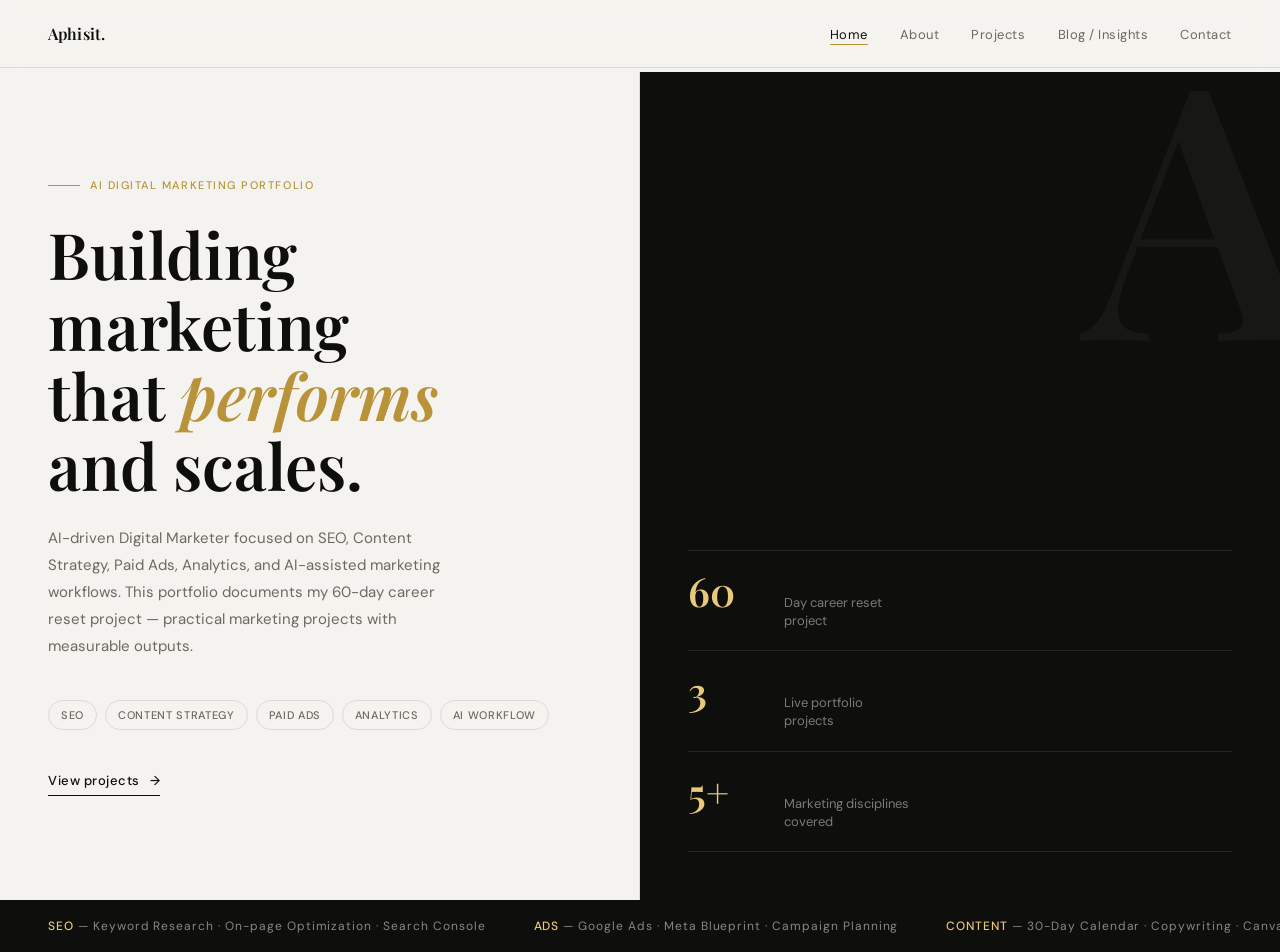
==== index.html @ 15079e9f "index.html" ====
<!DOCTYPE html>
<html lang="en">
<head>
<meta charset="UTF-8">
<meta name="viewport" content="width=device-width, initial-scale=1.0">
<title>Aphisit — AI Digital Marketing Portfolio</title>
<link rel="preconnect" href="https://fonts.googleapis.com">
<link href="https://fonts.googleapis.com/css2?family=Playfair+Display:ital,wght@0,400;0,600;1,400&family=DM+Sans:wght@300;400;500&display=swap" rel="stylesheet">
<style>
*, *::before, *::after { box-sizing: border-box; margin: 0; padding: 0; }

:root {
  --ink: #0e0e0c;
  --paper: #f5f3ef;
  --warm: #faf8f4;
  --gold: #b8933a;
  --gold-light: #e8c87a;
  --muted: #6b6960;
  --border: rgba(14,14,12,0.1);
  --serif: 'Playfair Display', Georgia, serif;
  --sans: 'DM Sans', system-ui, sans-serif;
}

html { scroll-behavior: smooth; }

body {
  font-family: var(--sans);
  background: var(--paper);
  color: var(--ink);
  font-size: 16px;
  line-height: 1.7;
  overflow-x: hidden;
}

/* ── NAV ── */
nav {
  position: fixed; top: 0; left: 0; right: 0; z-index: 100;
  display: flex; align-items: center; justify-content: space-between;
  padding: 1.25rem 3rem;
  background: rgba(245,243,239,0.92);
  backdrop-filter: blur(12px);
  border-bottom: 0.5px solid var(--border);
}
.nav-brand {
  font-family: var(--serif);
  font-size: 1rem; font-weight: 600;
  color: var(--ink); text-decoration: none;
  letter-spacing: 0.01em;
}
.nav-links { display: flex; gap: 2rem; list-style: none; }
.nav-links a {
  font-size: 13px; font-weight: 400; font-family: var(--sans);
  color: var(--muted); text-decoration: none;
  letter-spacing: 0.04em;
  position: relative; padding-bottom: 2px;
  transition: color 0.2s;
}
.nav-links a::after {
  content: '';
  position: absolute; bottom: 0; left: 0; right: 100%;
  height: 1px; background: var(--gold);
  transition: right 0.25s ease;
}
.nav-links a:hover, .nav-links a.active { color: var(--ink); }
.nav-links a:hover::after, .nav-links a.active::after { right: 0; }

/* ── PAGES ── */
.page { display: none; min-height: 100vh; padding-top: 72px; }
.page.active { display: block; }

/* ── HOME ── */
#home {
  display: none;
  background: var(--paper);
}
#home.active { display: flex; flex-direction: column; }

.home-hero {
  flex: 1;
  display: grid;
  grid-template-columns: 1fr 1fr;
  min-height: calc(100vh - 72px);
}
.home-left {
  padding: 5rem 3rem 5rem 3rem;
  display: flex; flex-direction: column; justify-content: center;
  border-right: 0.5px solid var(--border);
}
.home-eyebrow {
  font-size: 11px; font-weight: 500; font-family: var(--sans);
  letter-spacing: 0.14em; color: var(--gold);
  text-transform: uppercase; margin-bottom: 1.5rem;
  display: flex; align-items: center; gap: 10px;
}
.home-eyebrow::before {
  content: '';
  display: block; width: 32px; height: 1px; background: var(--gold);
}
.home-headline {
  font-family: var(--serif);
  font-size: clamp(2.8rem, 5vw, 4.2rem);
  line-height: 1.1; font-weight: 600;
  margin-bottom: 1.5rem;
}
.home-headline em {
  font-style: italic; color: var(--gold);
}
.home-body {
  font-size: 15px; color: var(--muted);
  max-width: 420px; margin-bottom: 2.5rem;
  line-height: 1.8;
}
.home-tags { display: flex; flex-wrap: wrap; gap: 8px; margin-bottom: 2.5rem; }
.tag {
  font-size: 11px; font-weight: 500; letter-spacing: 0.06em;
  padding: 5px 12px; border: 0.5px solid var(--border);
  border-radius: 100px; color: var(--muted);
  text-transform: uppercase;
  transition: all 0.2s;
}
.tag:hover { border-color: var(--gold); color: var(--gold); }
.home-cta {
  display: inline-flex; align-items: center; gap: 10px;
  font-size: 13px; font-weight: 500; letter-spacing: 0.04em;
  color: var(--ink); text-decoration: none;
  padding-bottom: 2px;
  border-bottom: 1px solid var(--ink);
  transition: color 0.2s, border-color 0.2s;
  width: fit-content; cursor: pointer;
}
.home-cta:hover { color: var(--gold); border-color: var(--gold); }
.home-cta-arrow { transition: transform 0.2s; }
.home-cta:hover .home-cta-arrow { transform: translateX(4px); }

.home-right {
  position: relative; overflow: hidden;
  background: var(--ink);
  display: flex; flex-direction: column;
  justify-content: flex-end; padding: 3rem;
}
.home-right-letter {
  position: absolute; top: -0.15em; right: -0.05em;
  font-family: var(--serif); font-size: 22rem;
  font-weight: 600; color: rgba(255,255,255,0.04);
  line-height: 1; pointer-events: none; user-select: none;
  letter-spacing: -0.05em;
}
.home-stats { position: relative; z-index: 1; }
.home-stat {
  padding: 1.25rem 0;
  border-top: 0.5px solid rgba(255,255,255,0.1);
  display: flex; align-items: baseline; gap: 1rem;
}
.home-stat:last-child { border-bottom: 0.5px solid rgba(255,255,255,0.1); }
.home-stat-num {
  font-family: var(--serif); font-size: 2.5rem;
  font-weight: 600; color: var(--gold-light);
  line-height: 1; min-width: 80px;
}
.home-stat-label { font-size: 13px; color: rgba(255,255,255,0.45); line-height: 1.4; }

.home-banner {
  background: var(--ink); color: rgba(255,255,255,0.5);
  padding: 1rem 3rem;
  font-size: 12px; letter-spacing: 0.08em;
  display: flex; gap: 3rem; overflow: hidden;
}
.home-banner span { white-space: nowrap; }
.home-banner strong { color: var(--gold-light); font-weight: 500; }

/* ── ABOUT ── */
#about { background: var(--warm); }

.about-layout {
  display: grid; grid-template-columns: 1fr 1.5fr;
  min-height: calc(100vh - 72px);
}
.about-sidebar {
  background: var(--ink); padding: 4rem 3rem;
  display: flex; flex-direction: column; justify-content: space-between;
}
.about-initial {
  font-family: var(--serif); font-size: 9rem;
  font-weight: 600; color: rgba(255,255,255,0.08);
  line-height: 1; margin-bottom: auto;
  display: block;
}
.about-sidebar-title {
  font-family: var(--serif); font-size: 1.4rem;
  color: #fff; margin-bottom: 0.5rem; font-style: italic;
}
.about-sidebar-sub { font-size: 13px; color: rgba(255,255,255,0.45); }
.about-skills { margin-top: 3rem; }
.about-skill-item {
  padding: 0.75rem 0; border-top: 0.5px solid rgba(255,255,255,0.08);
  display: flex; justify-content: space-between; align-items: center;
}
.about-skill-item:last-child { border-bottom: 0.5px solid rgba(255,255,255,0.08); }
.about-skill-name { font-size: 12px; letter-spacing: 0.08em; color: rgba(255,255,255,0.5); }
.about-skill-bar {
  height: 2px; background: rgba(255,255,255,0.1); border-radius: 2px;
  width: 80px; margin-top: 0; position: relative; overflow: hidden;
}
.about-skill-fill { height: 100%; background: var(--gold); border-radius: 2px; }

.about-content { padding: 5rem 4rem; }
.about-section-label {
  font-size: 11px; letter-spacing: 0.14em; text-transform: uppercase;
  color: var(--gold); margin-bottom: 1rem; font-weight: 500;
  display: flex; align-items: center; gap: 10px;
}
.about-section-label::before { content: ''; width: 24px; height: 1px; background: var(--gold); display: block; }
.about-heading {
  font-family: var(--serif); font-size: 2.4rem;
  font-weight: 600; line-height: 1.2; margin-bottom: 1.5rem;
}
.about-text { font-size: 15px; color: var(--muted); line-height: 1.85; margin-bottom: 2rem; }
.about-focus {
  background: #fff; border: 0.5px solid var(--border);
  border-left: 3px solid var(--gold);
  border-radius: 0 8px 8px 0;
  padding: 1.25rem 1.5rem; margin-bottom: 2rem;
}
.about-focus-label { font-size: 11px; letter-spacing: 0.1em; color: var(--gold); font-weight: 500; margin-bottom: 0.5rem; }
.about-focus-text { font-size: 14px; color: var(--ink); line-height: 1.7; }
.about-grid { display: grid; grid-template-columns: 1fr 1fr; gap: 12px; margin-top: 2rem; }
.about-card {
  background: #fff; border: 0.5px solid var(--border);
  border-radius: 10px; padding: 1.25rem;
}
.about-card-icon { font-size: 20px; margin-bottom: 8px; }
.about-card-title { font-size: 13px; font-weight: 500; color: var(--ink); margin-bottom: 4px; }
.about-card-desc { font-size: 12px; color: var(--muted); }

/* ── PROJECTS ── */
#projects { background: var(--paper); }

.projects-header {
  padding: 5rem 3rem 3rem;
  border-bottom: 0.5px solid var(--border);
}
.projects-label {
  font-size: 11px; letter-spacing: 0.14em; text-transform: uppercase;
  color: var(--gold); margin-bottom: 1rem; font-weight: 500;
  display: flex; align-items: center; gap: 10px;
}
.projects-label::before { content: ''; width: 24px; height: 1px; background: var(--gold); display: block; }
.projects-title {
  font-family: var(--serif); font-size: 3rem;
  font-weight: 600; margin-bottom: 0.75rem;
}
.projects-sub { font-size: 15px; color: var(--muted); max-width: 540px; }

.projects-list { padding: 0 3rem 5rem; }
.project-item {
  display: grid; grid-template-columns: 80px 1fr auto;
  gap: 2.5rem; align-items: start;
  padding: 3rem 0;
  border-bottom: 0.5px solid var(--border);
  transition: background 0.2s;
}
.project-item:hover { background: rgba(184,147,58,0.03); }
.project-num {
  font-family: var(--serif); font-size: 4rem; font-weight: 600;
  color: rgba(14,14,12,0.07); line-height: 1; user-select: none;
}
.project-type {
  font-size: 11px; letter-spacing: 0.1em; text-transform: uppercase;
  color: var(--gold); font-weight: 500; margin-bottom: 0.75rem;
}
.project-title {
  font-family: var(--serif); font-size: 1.6rem;
  font-weight: 600; margin-bottom: 0.75rem; line-height: 1.3;
}
.project-goal { font-size: 14px; color: var(--muted); margin-bottom: 1.25rem; line-height: 1.7; max-width: 520px; }
.project-deliverables { display: flex; flex-wrap: wrap; gap: 6px; }
.project-tag {
  font-size: 11px; padding: 4px 10px;
  border: 0.5px solid var(--border); border-radius: 100px;
  color: var(--muted); font-weight: 400;
}
.project-kpi {
  text-align: right; min-width: 140px;
}
.project-kpi-label { font-size: 10px; letter-spacing: 0.1em; color: var(--muted); margin-bottom: 8px; }
.project-kpi-items { display: flex; flex-direction: column; gap: 4px; }
.project-kpi-item {
  font-size: 11px; color: var(--ink);
  background: rgba(184,147,58,0.08);
  border: 0.5px solid rgba(184,147,58,0.2);
  padding: 3px 8px; border-radius: 4px;
  text-align: center;
}
.project-status {
  display: inline-flex; align-items: center; gap: 5px;
  font-size: 11px; color: var(--muted); margin-top: 1rem;
}
.project-status::before {
  content: ''; width: 6px; height: 6px; border-radius: 50%;
  background: var(--gold);
}

/* ── BLOG ── */
#blog { background: var(--warm); }

.blog-header {
  padding: 5rem 3rem 3rem;
  border-bottom: 0.5px solid var(--border);
}
.blog-label {
  font-size: 11px; letter-spacing: 0.14em; text-transform: uppercase;
  color: var(--gold); margin-bottom: 1rem; font-weight: 500;
  display: flex; align-items: center; gap: 10px;
}
.blog-label::before { content: ''; width: 24px; height: 1px; background: var(--gold); display: block; }
.blog-title {
  font-family: var(--serif); font-size: 3rem; font-weight: 600; margin-bottom: 0.75rem;
}
.blog-sub { font-size: 15px; color: var(--muted); max-width: 500px; }

.blog-grid {
  display: grid; grid-template-columns: 1fr 1fr;
  border-top: 0.5px solid var(--border);
}
.blog-featured {
  grid-column: 1 / -1;
  padding: 3rem; border-bottom: 0.5px solid var(--border);
  display: grid; grid-template-columns: 1fr 1fr; gap: 3rem; align-items: center;
}
.blog-featured-label {
  font-size: 11px; letter-spacing: 0.1em; text-transform: uppercase;
  color: var(--gold); font-weight: 500; margin-bottom: 1rem;
}
.blog-featured-title {
  font-family: var(--serif); font-size: 2rem;
  font-weight: 600; line-height: 1.3; margin-bottom: 1rem;
}
.blog-featured-excerpt { font-size: 14px; color: var(--muted); line-height: 1.75; }
.blog-featured-img {
  background: var(--ink); border-radius: 10px;
  height: 220px; display: flex; align-items: center; justify-content: center;
  font-family: var(--serif); font-size: 5rem; color: rgba(255,255,255,0.07);
  font-weight: 600; font-style: italic;
}
.blog-card {
  padding: 2.5rem; border-right: 0.5px solid var(--border);
  border-bottom: 0.5px solid var(--border);
}
.blog-card:nth-child(even) { border-right: none; }
.blog-card-cat {
  font-size: 10px; letter-spacing: 0.1em; text-transform: uppercase;
  color: var(--gold); font-weight: 500; margin-bottom: 0.75rem;
}
.blog-card-title {
  font-family: var(--serif); font-size: 1.2rem;
  font-weight: 600; margin-bottom: 0.75rem; line-height: 1.35;
}
.blog-card-excerpt { font-size: 13px; color: var(--muted); line-height: 1.7; margin-bottom: 1rem; }
.blog-card-meta { font-size: 11px; color: var(--muted); }
.blog-coming { 
  color: var(--muted); font-size: 12px; letter-spacing: 0.08em;
  display: flex; align-items: center; gap: 6px; margin-top: 1rem;
}
.blog-coming::before { content: ''; width: 6px; height: 6px; border-radius: 50%; background: var(--gold); flex-shrink: 0; }

/* ── CONTACT ── */
#contact {
  background: var(--ink); color: #fff;
}
#contact.active { display: flex; flex-direction: column; min-height: 100vh; }

.contact-layout {
  flex: 1; display: grid; grid-template-columns: 1fr 1fr;
}
.contact-left { padding: 5rem 3rem 5rem 3rem; border-right: 0.5px solid rgba(255,255,255,0.08); }
.contact-label {
  font-size: 11px; letter-spacing: 0.14em; text-transform: uppercase;
  color: var(--gold); margin-bottom: 1rem; font-weight: 500;
  display: flex; align-items: center; gap: 10px;
}
.contact-label::before { content: ''; width: 24px; height: 1px; background: var(--gold); display: block; }
.contact-heading {
  font-family: var(--serif); font-size: 3rem;
  font-weight: 600; line-height: 1.2; margin-bottom: 1.25rem; color: #fff;
}
.contact-heading em { font-style: italic; color: var(--gold-light); }
.contact-text { font-size: 15px; color: rgba(255,255,255,0.5); line-height: 1.8; max-width: 380px; margin-bottom: 3rem; }
.contact-links { display: flex; flex-direction: column; gap: 1rem; }
.contact-link {
  display: flex; align-items: center; gap: 16px;
  font-size: 14px; color: rgba(255,255,255,0.7);
  text-decoration: none;
  transition: color 0.2s;
}
.contact-link:hover { color: var(--gold-light); }
.contact-link-icon {
  width: 40px; height: 40px; border-radius: 8px;
  border: 0.5px solid rgba(255,255,255,0.1);
  display: flex; align-items: center; justify-content: center;
  font-size: 16px; flex-shrink: 0;
  transition: border-color 0.2s;
}
.contact-link:hover .contact-link-icon { border-color: var(--gold); }

.contact-right { padding: 5rem 3rem; }
.contact-availability {
  margin-bottom: 3rem;
}
.contact-avail-status {
  display: flex; align-items: center; gap: 8px;
  font-size: 12px; color: #5DCAA5; font-weight: 500;
  margin-bottom: 0.5rem;
}
.contact-avail-status::before {
  content: ''; width: 8px; height: 8px; border-radius: 50%;
  background: #5DCAA5;
  box-shadow: 0 0 0 3px rgba(93,202,165,0.2);
}
.contact-avail-text { font-size: 13px; color: rgba(255,255,255,0.35); }
.contact-roles { margin-top: 3rem; }
.contact-roles-label { font-size: 11px; letter-spacing: 0.1em; color: rgba(255,255,255,0.3); text-transform: uppercase; margin-bottom: 1rem; }
.contact-role-item {
  padding: 1rem 0; border-top: 0.5px solid rgba(255,255,255,0.06);
  display: flex; justify-content: space-between; align-items: center;
}
.contact-role-item:last-child { border-bottom: 0.5px solid rgba(255,255,255,0.06); }
.contact-role-name { font-size: 14px; color: rgba(255,255,255,0.7); }
.contact-role-type { font-size: 11px; color: var(--gold); }

.contact-letter {
  font-family: var(--serif); font-size: 14rem;
  font-weight: 600; color: rgba(255,255,255,0.03);
  position: absolute; bottom: 0; right: 0;
  line-height: 0.8; pointer-events: none; user-select: none;
}

/* ── FOOTER ── */
.footer {
  background: var(--ink); color: rgba(255,255,255,0.25);
  padding: 1.5rem 3rem;
  font-size: 12px; letter-spacing: 0.04em;
  display: flex; justify-content: space-between; align-items: center;
  border-top: 0.5px solid rgba(255,255,255,0.06);
}
.footer strong { color: rgba(255,255,255,0.4); }

/* ── ANIMATIONS ── */
@keyframes fadeUp {
  from { opacity: 0; transform: translateY(20px); }
  to { opacity: 1; transform: translateY(0); }
}
.page.active .animate {
  animation: fadeUp 0.55s ease both;
}
.page.active .animate-1 { animation-delay: 0.05s; }
.page.active .animate-2 { animation-delay: 0.15s; }
.page.active .animate-3 { animation-delay: 0.25s; }
.page.active .animate-4 { animation-delay: 0.35s; }
.page.active .animate-5 { animation-delay: 0.45s; }

/* ── MOBILE ── */
@media (max-width: 768px) {
  nav { padding: 1rem 1.5rem; }
  .nav-links { gap: 1.25rem; }
  .home-hero { grid-template-columns: 1fr; }
  .home-right { display: none; }
  .home-left { padding: 3rem 1.5rem; }
  .about-layout { grid-template-columns: 1fr; }
  .about-sidebar { display: none; }
  .about-content { padding: 3rem 1.5rem; }
  .projects-header, .blog-header, .contact-left { padding: 3rem 1.5rem; }
  .projects-list { padding: 0 1.5rem 3rem; }
  .project-item { grid-template-columns: 1fr; gap: 1rem; }
  .project-num { font-size: 2.5rem; }
  .project-kpi { text-align: left; }
  .blog-featured { grid-template-columns: 1fr; }
  .blog-featured-img { display: none; }
  .blog-grid { grid-template-columns: 1fr; }
  .blog-card { border-right: none; }
  .contact-layout { grid-template-columns: 1fr; }
  .contact-right { padding: 2rem 1.5rem; }
  .footer { flex-direction: column; gap: 0.5rem; text-align: center; }
}
</style>
</head>
<body>

<!-- NAV -->
<nav>
  <a class="nav-brand" href="#" onclick="showPage('home'); return false;">Aphisit.</a>
  <ul class="nav-links">
    <li><a href="#" onclick="showPage('home'); return false;" class="active" data-page="home">Home</a></li>
    <li><a href="#" onclick="showPage('about'); return false;" data-page="about">About</a></li>
    <li><a href="#" onclick="showPage('projects'); return false;" data-page="projects">Projects</a></li>
    <li><a href="#" onclick="showPage('blog'); return false;" data-page="blog">Blog / Insights</a></li>
    <li><a href="#" onclick="showPage('contact'); return false;" data-page="contact">Contact</a></li>
  </ul>
</nav>

<!-- ── PAGE 1: HOME ── -->
<div id="home" class="page active">
  <div class="home-hero">
    <div class="home-left">
      <div class="home-eyebrow animate animate-1">AI Digital Marketing Portfolio</div>
      <h1 class="home-headline animate animate-2">
        Building marketing<br>that <em>performs</em><br>and scales.
      </h1>
      <p class="home-body animate animate-3">
        AI-driven Digital Marketer focused on SEO, Content Strategy, Paid Ads, Analytics, and AI-assisted marketing workflows. This portfolio documents my 60-day career reset project — practical marketing projects with measurable outputs.
      </p>
      <div class="home-tags animate animate-4">
        <span class="tag">SEO</span>
        <span class="tag">Content Strategy</span>
        <span class="tag">Paid Ads</span>
        <span class="tag">Analytics</span>
        <span class="tag">AI Workflow</span>
      </div>
      <span class="home-cta animate animate-5" onclick="showPage('projects')">
        View projects <span class="home-cta-arrow">→</span>
      </span>
    </div>
    <div class="home-right">
      <div class="home-right-letter">A</div>
      <div class="home-stats animate animate-2">
        <div class="home-stat">
          <div class="home-stat-num">60</div>
          <div class="home-stat-label">Day career reset<br>project</div>
        </div>
        <div class="home-stat">
          <div class="home-stat-num">3</div>
          <div class="home-stat-label">Live portfolio<br>projects</div>
        </div>
        <div class="home-stat">
          <div class="home-stat-num">5+</div>
          <div class="home-stat-label">Marketing disciplines<br>covered</div>
        </div>
      </div>
    </div>
  </div>
  <div class="home-banner">
    <span><strong>SEO</strong> — Keyword Research · On-page Optimization · Search Console</span>
    <span><strong>ADS</strong> — Google Ads · Meta Blueprint · Campaign Planning</span>
    <span><strong>CONTENT</strong> — 30-Day Calendar · Copywriting · Canva Creatives</span>
    <span><strong>ANALYTICS</strong> — GA4 · KPI Dashboards · Reporting</span>
  </div>
</div>

<!-- ── PAGE 2: ABOUT ── -->
<div id="about" class="page">
  <div class="about-layout">
    <div class="about-sidebar">
      <span class="about-initial">A</span>
      <div>
        <div class="about-sidebar-title">Aphisit</div>
        <div class="about-sidebar-sub">AI Digital Marketer · Bangkok</div>
        <div class="about-skills">
          <div class="about-skill-item">
            <span class="about-skill-name">SEO & Content</span>
            <div class="about-skill-bar"><div class="about-skill-fill" style="width:75%"></div></div>
          </div>
          <div class="about-skill-item">
            <span class="about-skill-name">Paid Ads</span>
            <div class="about-skill-bar"><div class="about-skill-fill" style="width:65%"></div></div>
          </div>
          <div class="about-skill-item">
            <span class="about-skill-name">Analytics / GA4</span>
            <div class="about-skill-bar"><div class="about-skill-fill" style="width:70%"></div></div>
          </div>
          <div class="about-skill-item">
            <span class="about-skill-name">AI Workflow</span>
            <div class="about-skill-bar"><div class="about-skill-fill" style="width:80%"></div></div>
          </div>
          <div class="about-skill-item">
            <span class="about-skill-name">Copywriting</span>
            <div class="about-skill-bar"><div class="about-skill-fill" style="width:72%"></div></div>
          </div>
        </div>
      </div>
    </div>
    <div class="about-content">
      <div class="about-section-label animate animate-1">About me</div>
      <h2 class="about-heading animate animate-2">Marketing graduate<br>building measurable work.</h2>
      <p class="about-text animate animate-3">
        I am a marketing graduate with hands-on experience in content creation, digital marketing, event coordination, and small business operations. I bring a practical, results-oriented mindset to every project — focused on what can be built, shipped, and measured.
      </p>
      <div class="about-focus animate animate-4">
        <div class="about-focus-label">Current focus</div>
        <div class="about-focus-text">Building practical, measurable projects in SEO, content strategy, paid ads, analytics, and AI-assisted marketing workflows to prepare for remote-ready digital marketing roles.</div>
      </div>
      <div class="about-grid animate animate-5">
        <div class="about-card">
          <div class="about-card-icon">🎯</div>
          <div class="about-card-title">Data-driven approach</div>
          <div class="about-card-desc">Every project tracked with real KPIs — impressions, CTR, clicks, cost per result</div>
        </div>
        <div class="about-card">
          <div class="about-card-icon">🤖</div>
          <div class="about-card-title">AI-assisted workflow</div>
          <div class="about-card-desc">Using AI as a co-pilot for research, ideation, copywriting, and performance analysis</div>
        </div>
        <div class="about-card">
          <div class="about-card-icon">🌏</div>
          <div class="about-card-title">Remote-ready</div>
          <div class="about-card-desc">Daily logs, async documentation, and weekly updates — built for WFH from day one</div>
        </div>
        <div class="about-card">
          <div class="about-card-icon">📈</div>
          <div class="about-card-title">Portfolio over certificates</div>
          <div class="about-card-desc">Real deliverables: live website, keyword sheets, campaign briefs, content calendars</div>
        </div>
      </div>
    </div>
  </div>
</div>

<!-- ── PAGE 3: PROJECTS ── -->
<div id="projects" class="page">
  <div class="projects-header">
    <div class="projects-label animate animate-1">Portfolio projects</div>
    <h2 class="projects-title animate animate-2">Three projects.<br>Real outputs. Measured.</h2>
    <p class="projects-sub animate animate-3">Each project is built with keyword research, published content, campaign planning, and KPI tracking — documented from day one.</p>
  </div>
  <div class="projects-list">

    <div class="project-item animate animate-2">
      <div class="project-num">01</div>
      <div>
        <div class="project-type">SEO</div>
        <div class="project-title">SEO Website Project</div>
        <p class="project-goal">Build an SEO content project with keyword research, published articles, and Search Console tracking. Target: 5–10 articles indexed, with measurable impressions, clicks, CTR, and average position growth over 60 days.</p>
        <div class="project-deliverables">
          <span class="project-tag">Keyword Research</span>
          <span class="project-tag">5–10 Articles</span>
          <span class="project-tag">Search Console</span>
          <span class="project-tag">Competitor Analysis</span>
          <span class="project-tag">On-page SEO</span>
        </div>
        <div class="project-status">In progress — Week 1</div>
      </div>
      <div class="project-kpi">
        <div class="project-kpi-label">KPI Targets</div>
        <div class="project-kpi-items">
          <span class="project-kpi-item">Impressions 200+</span>
          <span class="project-kpi-item">Clicks 10+</span>
          <span class="project-kpi-item">CTR tracked</span>
          <span class="project-kpi-item">Avg position</span>
        </div>
      </div>
    </div>

    <div class="project-item animate animate-3">
      <div class="project-num">02</div>
      <div>
        <div class="project-type">Paid Ads</div>
        <div class="project-title">Ads Campaign Project</div>
        <p class="project-goal">Create a complete campaign plan including buyer persona, marketing funnel, ads copy variations, creative direction, and KPI plan — structured for Google Ads and Meta Ads with real cost and performance benchmarks.</p>
        <div class="project-deliverables">
          <span class="project-tag">Buyer Persona</span>
          <span class="project-tag">3-Stage Funnel</span>
          <span class="project-tag">Ads Copy × 3</span>
          <span class="project-tag">Creative Brief</span>
          <span class="project-tag">KPI Plan</span>
        </div>
        <div class="project-status">In progress — Week 1</div>
      </div>
      <div class="project-kpi">
        <div class="project-kpi-label">KPI Targets</div>
        <div class="project-kpi-items">
          <span class="project-kpi-item">CTR 1–3%</span>
          <span class="project-kpi-item">CPC tracked</span>
          <span class="project-kpi-item">Cost/Result</span>
          <span class="project-kpi-item">Leads 5+</span>
        </div>
      </div>
    </div>

    <div class="project-item animate animate-4">
      <div class="project-num">03</div>
      <div>
        <div class="project-type">Content Strategy</div>
        <div class="project-title">30-Day Content Strategy Project</div>
        <p class="project-goal">Create a 30-day content calendar with captions, content pillars (Educational, Problem-Solution, Proof, Promotional, Brand Story), and Canva creative mockups — structured for Instagram and Facebook with clear CTAs and engagement goals.</p>
        <div class="project-deliverables">
          <span class="project-tag">30-Day Calendar</span>
          <span class="project-tag">30 Captions</span>
          <span class="project-tag">5 Content Pillars</span>
          <span class="project-tag">Canva Mockups</span>
          <span class="project-tag">Weekly Insights</span>
        </div>
        <div class="project-status">In progress — Week 1</div>
      </div>
      <div class="project-kpi">
        <div class="project-kpi-label">KPI Targets</div>
        <div class="project-kpi-items">
          <span class="project-kpi-item">30 posts</span>
          <span class="project-kpi-item">Consistency</span>
          <span class="project-kpi-item">Engagement</span>
          <span class="project-kpi-item">Output rate</span>
        </div>
      </div>
    </div>

  </div>
</div>

<!-- ── PAGE 4: BLOG ── -->
<div id="blog" class="page">
  <div class="blog-header">
    <div class="blog-label animate animate-1">Blog / Insights</div>
    <h2 class="blog-title animate animate-2">Notes from the field.</h2>
    <p class="blog-sub animate animate-3">Weekly insights, lessons learned, and marketing observations from my 60-day project journey.</p>
  </div>
  <div class="blog-grid">
    <div class="blog-featured animate animate-2">
      <div>
        <div class="blog-featured-label">Coming soon — Week 1 Insight</div>
        <h3 class="blog-featured-title">Why publish-first beats perfect-first in digital marketing</h3>
        <p class="blog-featured-excerpt">The biggest mistake early marketers make is waiting until everything is polished before going live. Search Console needs time to index. GA4 needs data to analyze. The earlier you publish, the earlier your clock starts — and SEO changes can take weeks to months to appear in search results.</p>
        <div class="blog-coming">Publishing after Day 7</div>
      </div>
      <div class="blog-featured-img">insight</div>
    </div>
    <div class="blog-card animate animate-3">
      <div class="blog-card-cat">AI Workflow</div>
      <h4 class="blog-card-title">Building a personal prompt library for marketing work</h4>
      <p class="blog-card-excerpt">How I structured 10+ reusable prompts for keyword ideation, ad copy angles, SEO outlines, and weekly KPI summaries — and why consistency beats creativity when using AI as a co-pilot.</p>
      <div class="blog-card-meta">Coming — Week 1</div>
      <div class="blog-coming">Publishing soon</div>
    </div>
    <div class="blog-card animate animate-4">
      <div class="blog-card-cat">SEO</div>
      <h4 class="blog-card-title">Keyword research from scratch: tools, intent, and priority</h4>
      <p class="blog-card-excerpt">A walkthrough of my keyword research process using Google Search, Trends, and Keyword Planner — including how I categorize by search intent and estimate difficulty without paid tools.</p>
      <div class="blog-card-meta">Coming — Week 2</div>
      <div class="blog-coming">Publishing soon</div>
    </div>
    <div class="blog-card animate animate-5">
      <div class="blog-card-cat">Analytics</div>
      <h4 class="blog-card-title">Setting up GA4 and Search Console on day one</h4>
      <p class="blog-card-excerpt">Step-by-step notes on connecting Google Analytics 4 and Search Console to a new Google Sites portfolio — why this matters from day one and what the first 30 days of data actually tell you.</p>
      <div class="blog-card-meta">Coming — Week 2</div>
      <div class="blog-coming">Publishing soon</div>
    </div>
    <div class="blog-card animate animate-5">
      <div class="blog-card-cat">Paid Ads</div>
      <h4 class="blog-card-title">Writing ads copy that converts: three angles that work</h4>
      <p class="blog-card-excerpt">Breaking down the Pain Point, Benefit, and Promotion angles for ad copy — with real examples from my campaign project and why testing three versions matters even in a simulated brief.</p>
      <div class="blog-card-meta">Coming — Week 3</div>
      <div class="blog-coming">Publishing soon</div>
    </div>
  </div>
</div>

<!-- ── PAGE 5: CONTACT ── -->
<div id="contact" class="page">
  <div class="contact-layout">
    <div class="contact-left">
      <div class="contact-label animate animate-1">Get in touch</div>
      <h2 class="contact-heading animate animate-2">Let's work<br><em>together.</em></h2>
      <p class="contact-text animate animate-3">Open to remote-ready digital marketing roles — WFH, hybrid, or freelance project collaboration. If you're looking for someone who tracks their own KPIs and documents their work, let's talk.</p>
      <div class="contact-links animate animate-4">
        <a class="contact-link" href="mailto:aphisit@email.com">
          <span class="contact-link-icon">✉</span>
          aphisit@email.com
        </a>
        <a class="contact-link" href="#" target="_blank">
          <span class="contact-link-icon">in</span>
          LinkedIn Profile
        </a>
        <a class="contact-link" href="#" target="_blank">
          <span class="contact-link-icon">◈</span>
          Portfolio Website
        </a>
      </div>
    </div>
    <div class="contact-right" style="position:relative; overflow:hidden;">
      <div class="contact-letter">A</div>
      <div style="position:relative; z-index:1;">
        <div class="contact-availability animate animate-2">
          <div class="contact-avail-status">Available for opportunities</div>
          <div class="contact-avail-text">Actively applying — May 2026 onward</div>
        </div>
        <div class="contact-roles animate animate-3">
          <div class="contact-roles-label">Open to</div>
          <div class="contact-role-item">
            <span class="contact-role-name">Digital Marketing Executive</span>
            <span class="contact-role-type">WFH / Remote</span>
          </div>
          <div class="contact-role-item">
            <span class="contact-role-name">Content & SEO Specialist</span>
            <span class="contact-role-type">WFH / Hybrid</span>
          </div>
          <div class="contact-role-item">
            <span class="contact-role-name">Performance Marketing</span>
            <span class="contact-role-type">WFH / Remote</span>
          </div>
          <div class="contact-role-item">
            <span class="contact-role-name">Marketing Analyst</span>
            <span class="contact-role-type">WFH / Hybrid</span>
          </div>
          <div class="contact-role-item">
            <span class="contact-role-name">Freelance Projects</span>
            <span class="contact-role-type">Remote</span>
          </div>
        </div>
      </div>
    </div>
  </div>
  <div class="footer">
    <span>© 2026 <strong>Aphisit</strong> — AI Digital Marketing Portfolio</span>
    <span>Built with Google Sites · Tracked with GA4 + Search Console</span>
  </div>
</div>

<script>
function showPage(id) {
  document.querySelectorAll('.page').forEach(p => p.classList.remove('active'));
  document.querySelectorAll('.nav-links a').forEach(a => a.classList.remove('active'));
  const page = document.getElementById(id);
  page.classList.add('active');
  const link = document.querySelector(`[data-page="${id}"]`);
  if (link) link.classList.add('active');
  window.scrollTo(0, 0);
}
</script>
</body>
</html>
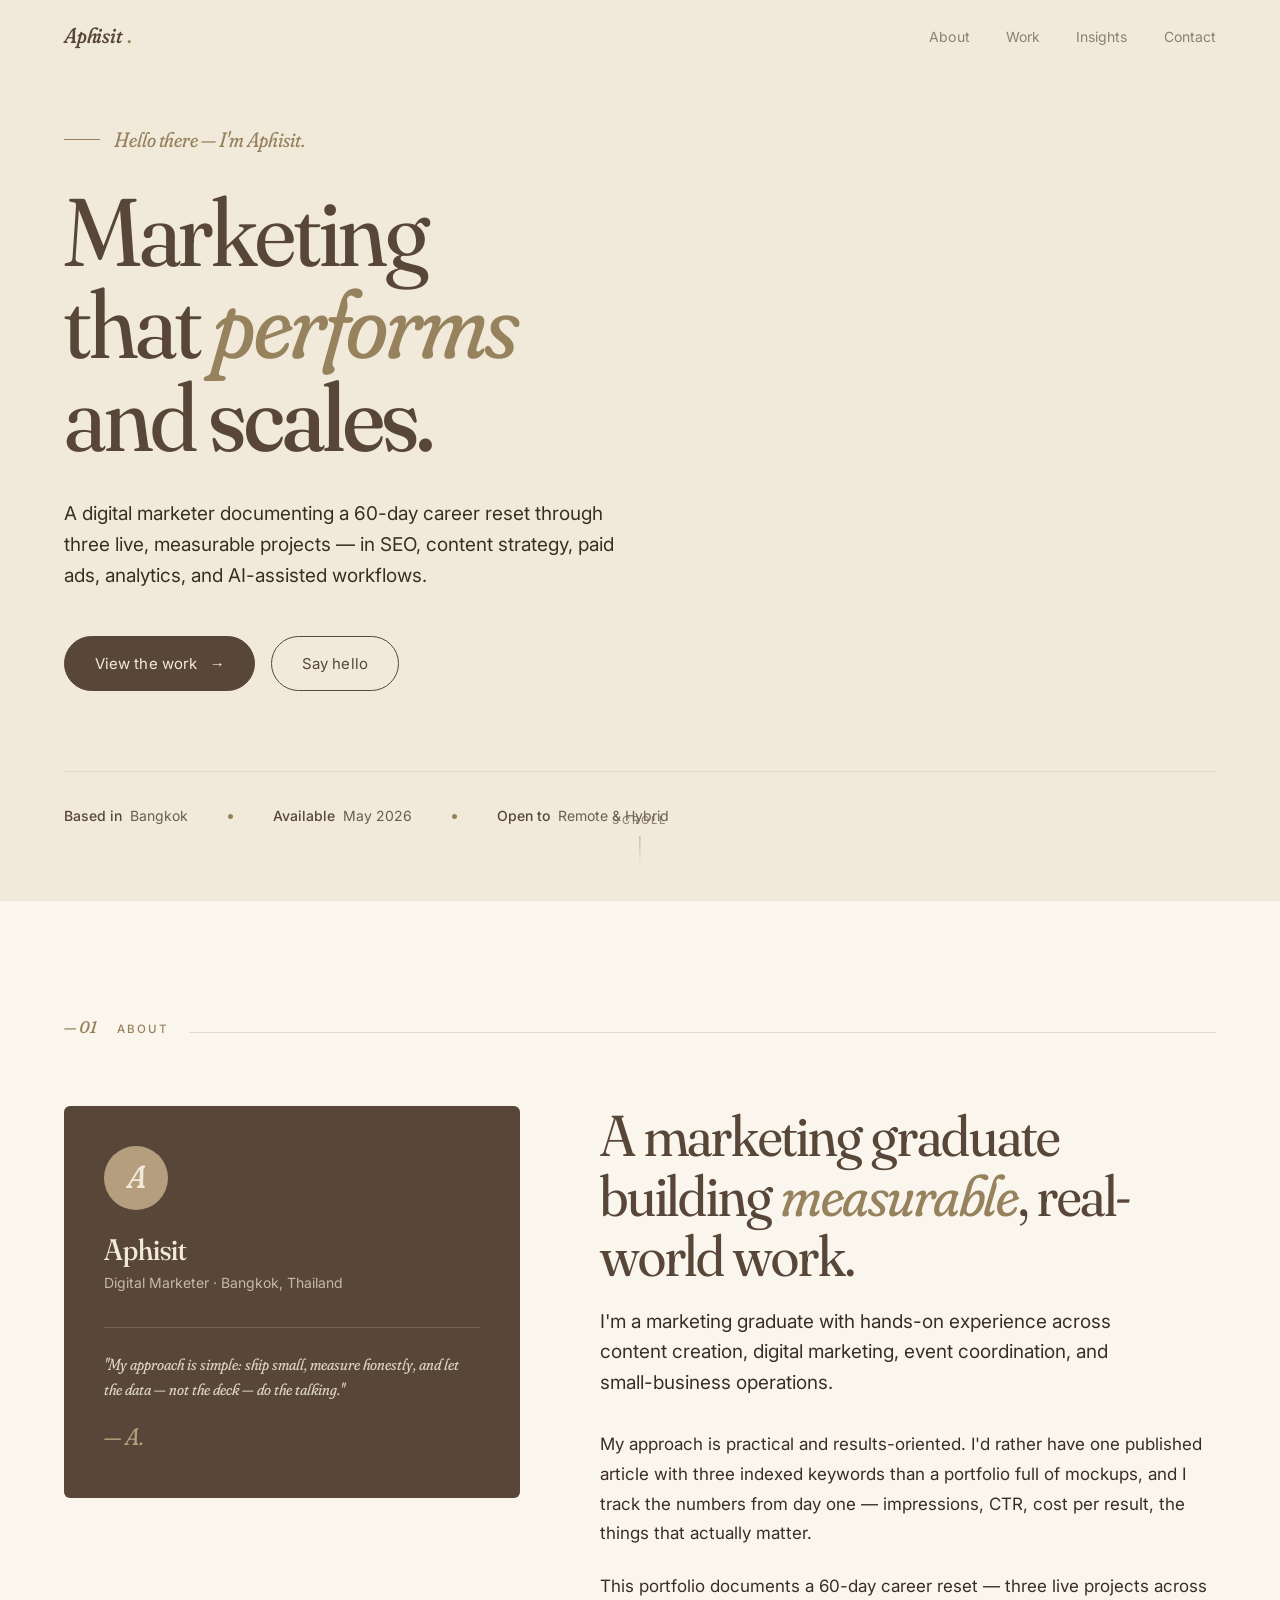
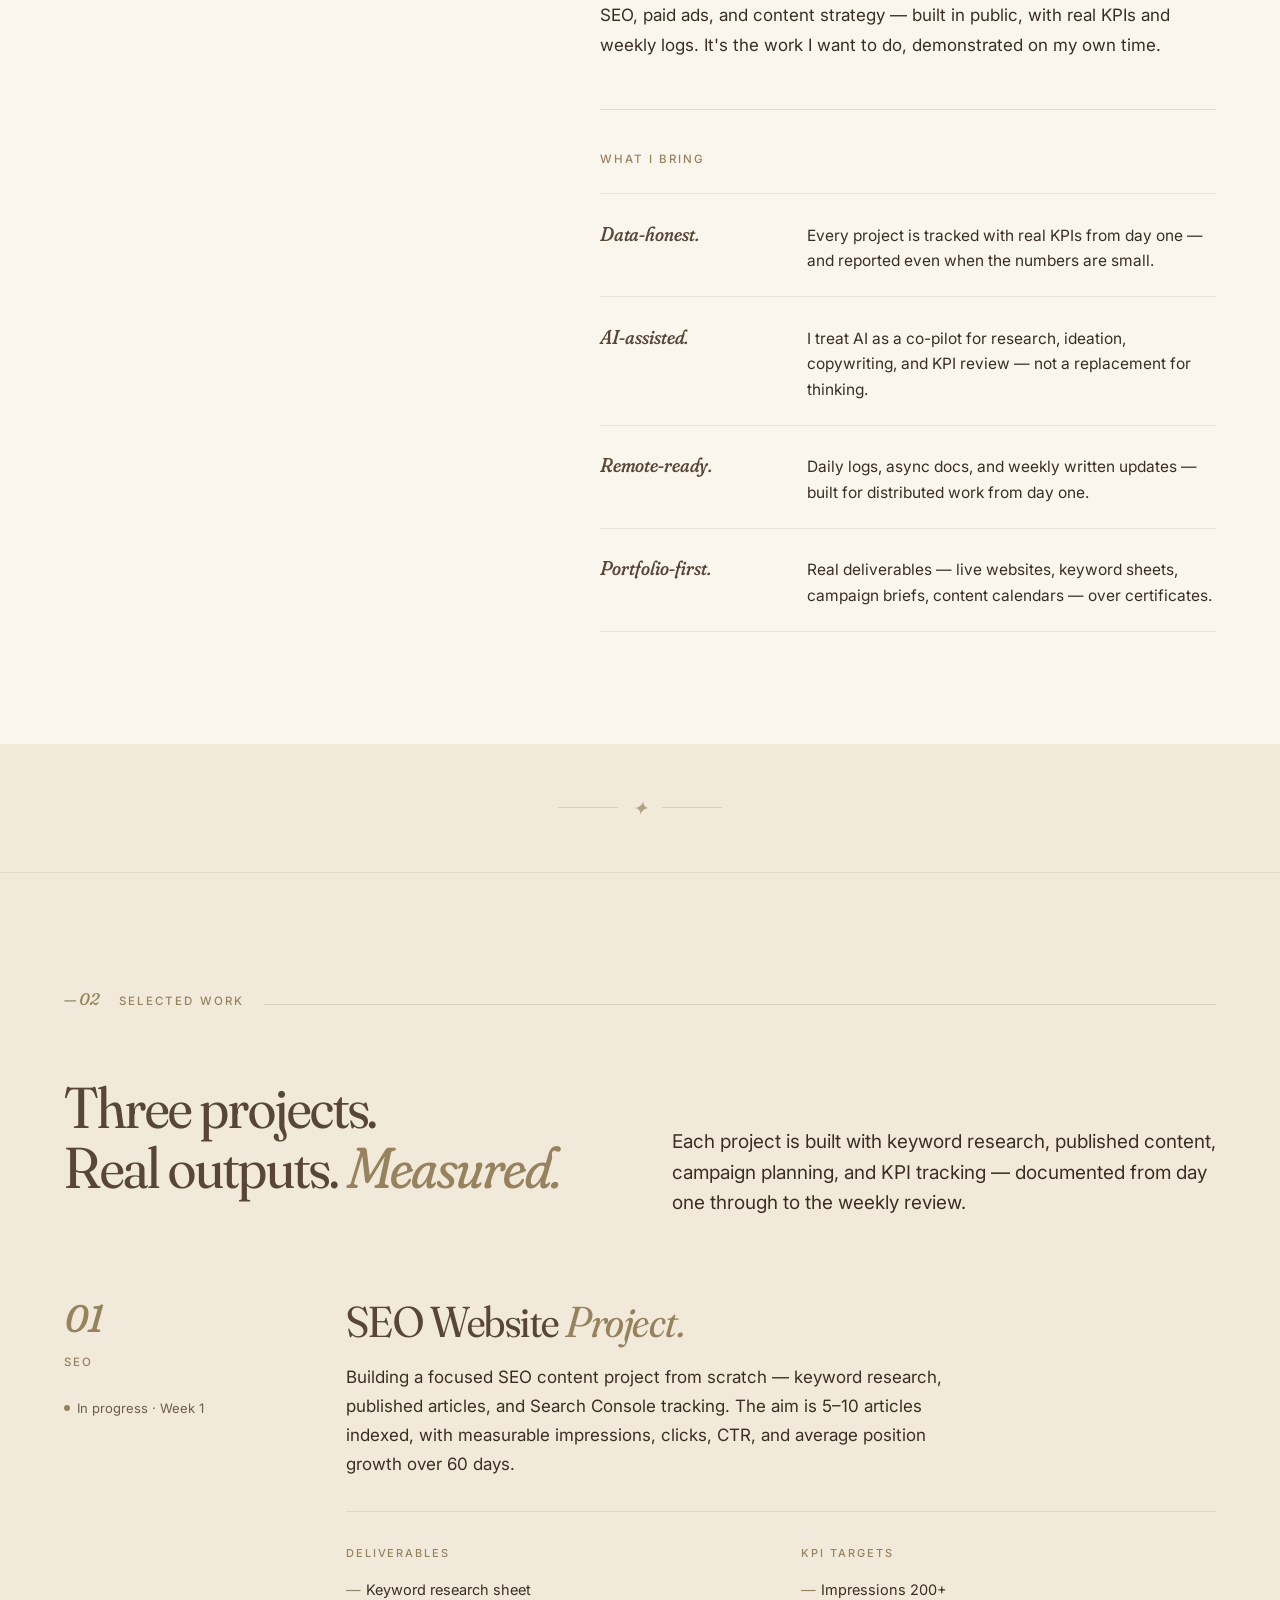
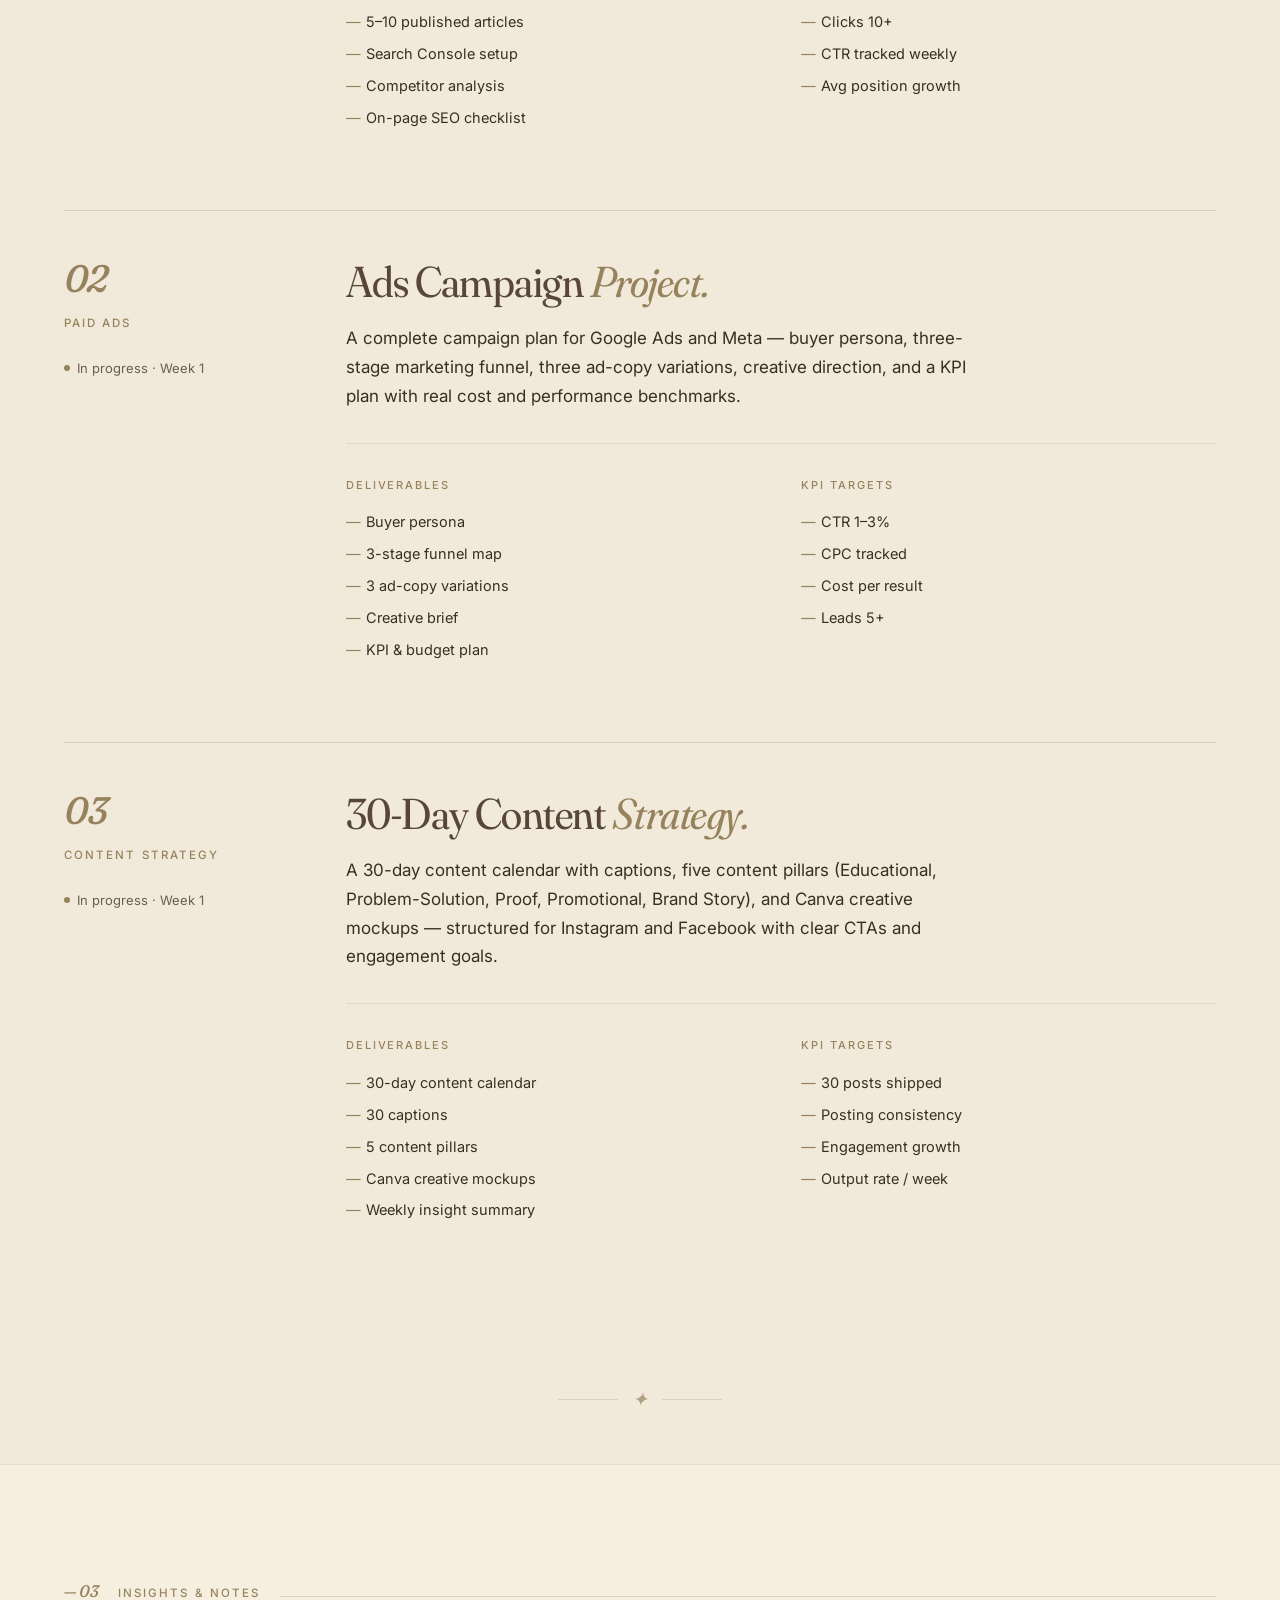
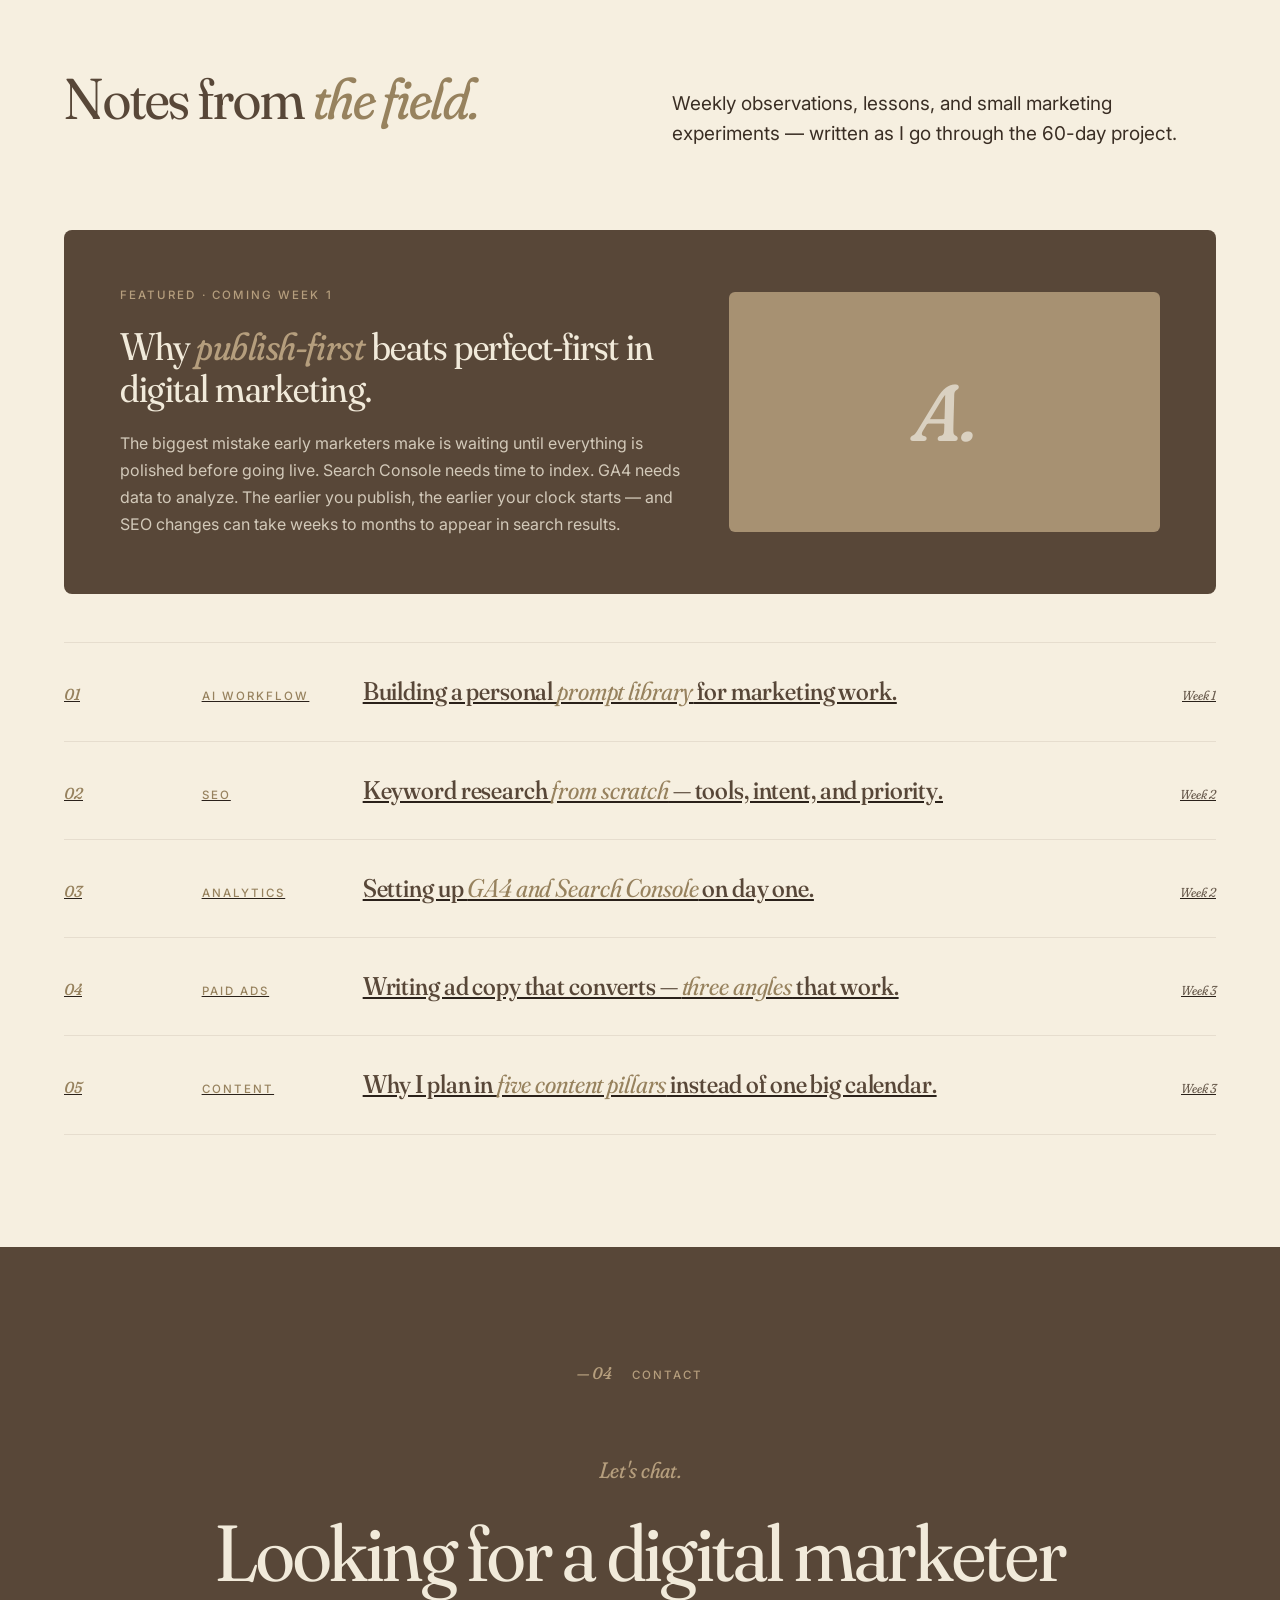
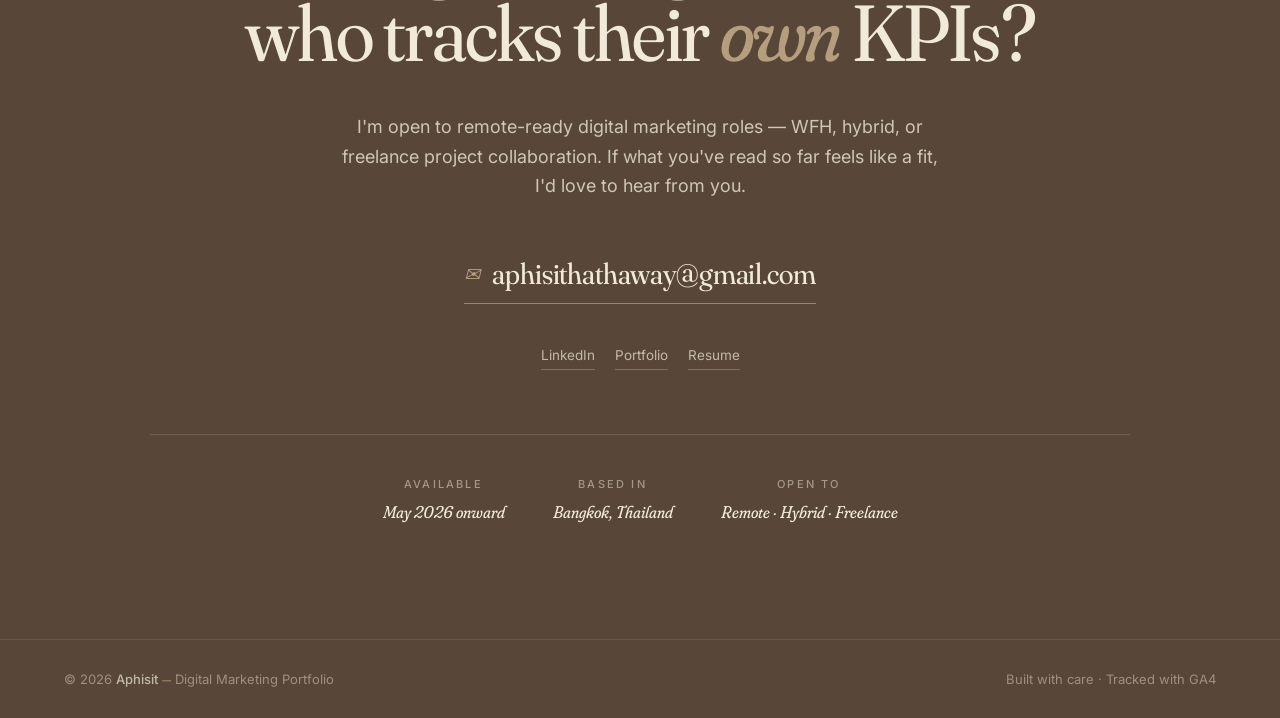
==== commit bc1188f4: "Update index.html" ====
--- a/index.html
+++ b/index.html
@@ -3,825 +3,1090 @@
 <head>
 <meta charset="UTF-8">
 <meta name="viewport" content="width=device-width, initial-scale=1.0">
-<title>Aphisit — AI Digital Marketing Portfolio</title>
+<meta name="description" content="Hello, I'm Aphisit — a digital marketer documenting a 60-day career reset through three live, measurable projects in SEO, content strategy, paid ads, analytics, and AI-assisted workflows.">
+<meta name="author" content="Aphisit">
+<meta name="theme-color" content="#584738">
+
+<meta property="og:type" content="website">
+<meta property="og:title" content="Aphisit — Digital Marketing Portfolio">
+<meta property="og:description" content="A digital marketer documenting a 60-day career reset through three live, measurable projects.">
+<meta property="og:locale" content="en_US">
+
+<meta name="twitter:card" content="summary_large_image">
+<meta name="twitter:title" content="Aphisit — Digital Marketing Portfolio">
+<meta name="twitter:description" content="A digital marketer documenting a 60-day career reset through three live, measurable projects.">
+
+<title>Aphisit — Digital Marketing Portfolio</title>
+
+<link rel="icon" type="image/svg+xml" href="data:image/svg+xml;utf8,<svg xmlns='http://www.w3.org/2000/svg' viewBox='0 0 64 64'><rect width='64' height='64' rx='12' fill='%23584738'/><text x='50%25' y='56%25' font-family='Georgia,serif' font-size='40' font-weight='600' text-anchor='middle' dominant-baseline='middle' fill='%23F1EADA' font-style='italic'>A</text></svg>">
+
 <link rel="preconnect" href="https://fonts.googleapis.com">
-<link href="https://fonts.googleapis.com/css2?family=Playfair+Display:ital,wght@0,400;0,600;1,400&family=DM+Sans:wght@300;400;500&display=swap" rel="stylesheet">
+<link rel="preconnect" href="https://fonts.gstatic.com" crossorigin>
+<link href="https://fonts.googleapis.com/css2?family=Fraunces:ital,opsz,wght,SOFT@0,9..144,400;0,9..144,500;0,9..144,600;1,9..144,400;1,9..144,500&family=Inter:wght@300;400;500&display=swap" rel="stylesheet">
+
 <style>
 *, *::before, *::after { box-sizing: border-box; margin: 0; padding: 0; }
-
 :root {
-  --ink: #0e0e0c;
-  --paper: #f5f3ef;
-  --warm: #faf8f4;
-  --gold: #b8933a;
-  --gold-light: #e8c87a;
-  --muted: #6b6960;
-  --border: rgba(14,14,12,0.1);
-  --serif: 'Playfair Display', Georgia, serif;
-  --sans: 'DM Sans', system-ui, sans-serif;
-}
-
-html { scroll-behavior: smooth; }
-
+  /* Cav Co. palette — warm neutrals */
+  --vanilla:    #F1EADA;
+  --cream:      #FAF6EE;
+  --paper:      #F6EFE0;
+  --tobacco:    #B59E7D;
+  --tobacco-d:  #97825e;
+  --mountain:   #AAA396;
+  --sand:       #CEC1A8;
+  --sand-d:     #B7A88B;
+  --mahogany:   #584738;
+  --mahogany-d: #3c2f24;
+
+  /* Text */
+  --ink:    #2A211A;
+  --text:   #3a2e24;
+  --muted:  #6B5D4F;
+  --faint:  #8a7a68;
+  --line:   rgba(88,71,56,0.16);
+  --line-soft: rgba(88,71,56,0.10);
+
+  /* Type */
+  --serif: 'Fraunces', Georgia, 'Times New Roman', serif;
+  --sans:  'Inter', system-ui, -apple-system, sans-serif;
+}
+
+html { scroll-behavior: smooth; scroll-padding-top: 80px; }
 body {
   font-family: var(--sans);
-  background: var(--paper);
+  background: var(--vanilla);
   color: var(--ink);
-  font-size: 16px;
+  font-size: 17px;
   line-height: 1.7;
+  font-weight: 400;
+  -webkit-font-smoothing: antialiased;
+  -moz-osx-font-smoothing: grayscale;
   overflow-x: hidden;
 }
+a { color: inherit; }
 
 /* ── NAV ── */
 nav {
   position: fixed; top: 0; left: 0; right: 0; z-index: 100;
   display: flex; align-items: center; justify-content: space-between;
-  padding: 1.25rem 3rem;
-  background: rgba(245,243,239,0.92);
-  backdrop-filter: blur(12px);
-  border-bottom: 0.5px solid var(--border);
+  padding: 1.1rem 4rem;
+  background: rgba(241,234,218,0.85);
+  backdrop-filter: blur(14px);
+  -webkit-backdrop-filter: blur(14px);
+  transition: padding 0.25s ease, background 0.25s ease;
+}
+nav.scrolled {
+  padding: 0.85rem 4rem;
+  background: rgba(241,234,218,0.95);
+  border-bottom: 1px solid var(--line);
 }
 .nav-brand {
+  display: inline-flex; align-items: baseline; gap: 4px;
   font-family: var(--serif);
-  font-size: 1rem; font-weight: 600;
-  color: var(--ink); text-decoration: none;
-  letter-spacing: 0.01em;
-}
-.nav-links { display: flex; gap: 2rem; list-style: none; }
+  font-size: 1.35rem; font-weight: 500;
+  color: var(--mahogany); text-decoration: none;
+  letter-spacing: -0.01em;
+  font-style: italic;
+  font-variation-settings: "opsz" 144, "SOFT" 100;
+}
+.nav-brand-dot { font-style: normal; color: var(--tobacco-d); }
+.nav-links { display: flex; gap: 2.25rem; list-style: none; align-items: center; }
 .nav-links a {
-  font-size: 13px; font-weight: 400; font-family: var(--sans);
-  color: var(--muted); text-decoration: none;
-  letter-spacing: 0.04em;
-  position: relative; padding-bottom: 2px;
-  transition: color 0.2s;
+  font-size: 14px; font-weight: 400; font-family: var(--sans);
+  color: var(--mahogany); text-decoration: none;
+  letter-spacing: 0.005em;
+  position: relative; padding: 4px 0;
+  transition: opacity 0.2s ease;
+  cursor: pointer;
+  opacity: 0.65;
 }
 .nav-links a::after {
   content: '';
-  position: absolute; bottom: 0; left: 0; right: 100%;
-  height: 1px; background: var(--gold);
+  position: absolute; bottom: -1px; left: 0; right: 100%;
+  height: 1px; background: var(--mahogany);
   transition: right 0.25s ease;
 }
-.nav-links a:hover, .nav-links a.active { color: var(--ink); }
+.nav-links a:hover, .nav-links a.active { opacity: 1; }
 .nav-links a:hover::after, .nav-links a.active::after { right: 0; }
 
-/* ── PAGES ── */
-.page { display: none; min-height: 100vh; padding-top: 72px; }
-.page.active { display: block; }
-
-/* ── HOME ── */
-#home {
+.nav-toggle {
   display: none;
+  background: none; border: 1px solid var(--line);
+  border-radius: 100px;
+  padding: 7px 14px; font-size: 13px;
+  cursor: pointer;
+  color: var(--mahogany);
+  font-family: inherit;
+}
+
+/* ── BUTTONS ── */
+.btn {
+  display: inline-flex; align-items: center; gap: 12px;
+  font-size: 15px; font-weight: 400; letter-spacing: 0.005em;
+  text-decoration: none; cursor: pointer;
+  padding: 14px 30px; border-radius: 100px;
+  transition: all 0.22s ease;
+  font-family: inherit;
+  border: 1px solid transparent;
+}
+.btn-primary { background: var(--mahogany); color: var(--vanilla); border-color: var(--mahogany); }
+.btn-primary:hover { background: var(--mahogany-d); border-color: var(--mahogany-d); transform: translateY(-1px); }
+.btn-ghost { background: transparent; color: var(--mahogany); border-color: var(--mahogany); }
+.btn-ghost:hover { background: var(--mahogany); color: var(--vanilla); }
+.btn-arrow { transition: transform 0.22s; display: inline-block; font-style: italic; font-family: var(--serif); }
+.btn:hover .btn-arrow { transform: translateX(3px); }
+
+.text-link {
+  display: inline-flex; align-items: center; gap: 8px;
+  color: var(--mahogany); text-decoration: none;
+  font-size: 15px; font-weight: 500;
+  border-bottom: 1px solid currentColor;
+  padding-bottom: 2px;
+  transition: color 0.2s, border-color 0.2s;
+}
+.text-link:hover { color: var(--tobacco-d); }
+.text-link em { font-family: var(--serif); font-style: italic; font-weight: 500; }
+
+/* ── COMMON SECTION SHELL ── */
+.section {
+  padding: 7rem 4rem;
+  border-top: 1px solid var(--line-soft);
+}
+.section.tight { padding: 5rem 4rem; }
+.section-header {
+  display: flex; align-items: baseline; gap: 1.25rem;
+  margin-bottom: 4rem;
+  flex-wrap: wrap;
+}
+.section-num {
+  font-family: var(--serif); font-style: italic;
+  font-size: 1.05rem; color: var(--tobacco-d);
+  font-weight: 500;
+  font-variation-settings: "opsz" 144, "SOFT" 100;
+}
+.section-eyebrow {
+  font-size: 11.5px; font-weight: 500; letter-spacing: 0.18em;
+  color: var(--tobacco-d); text-transform: uppercase;
+}
+.section-divider {
+  flex: 1; height: 1px; background: var(--line);
+}
+
+.container { max-width: 1240px; margin: 0 auto; }
+.container-narrow { max-width: 880px; margin: 0 auto; }
+
+/* Editorial headline */
+.h-display {
+  font-family: var(--serif);
+  font-size: clamp(2.6rem, 6.5vw, 5.2rem);
+  line-height: 0.98; font-weight: 400;
+  color: var(--mahogany);
+  letter-spacing: -0.022em;
+  font-variation-settings: "opsz" 144, "SOFT" 50;
+}
+.h-display em {
+  font-style: italic; color: var(--tobacco-d);
+  font-weight: 400;
+  font-variation-settings: "opsz" 144, "SOFT" 100;
+}
+.h-display strong { font-weight: 500; color: var(--mahogany); font-style: normal; }
+
+.h-section {
+  font-family: var(--serif);
+  font-size: clamp(2.2rem, 4.6vw, 3.6rem);
+  line-height: 1.05; font-weight: 400;
+  color: var(--mahogany);
+  letter-spacing: -0.018em;
+  font-variation-settings: "opsz" 144, "SOFT" 50;
+  margin-bottom: 1.25rem;
+  max-width: 720px;
+}
+.h-section em {
+  font-style: italic; color: var(--tobacco-d); font-weight: 400;
+  font-variation-settings: "opsz" 144, "SOFT" 100;
+}
+
+.lead {
+  font-size: 19px; color: var(--text);
+  line-height: 1.6; max-width: 560px;
+  font-weight: 400;
+}
+.body-text {
+  font-size: 16.5px; color: var(--text);
+  line-height: 1.75;
+}
+
+/* ── HERO ── */
+.hero {
+  min-height: 100vh;
+  display: flex; flex-direction: column; justify-content: center;
+  padding: 7rem 4rem 4rem;
+  position: relative;
+  background: var(--vanilla);
+}
+.hero-inner { max-width: 1180px; margin: 0 auto; width: 100%; }
+.hero-greeting {
+  font-family: var(--serif); font-style: italic;
+  font-size: 1.3rem; color: var(--tobacco-d);
+  margin-bottom: 1.75rem;
+  font-weight: 400;
+  font-variation-settings: "opsz" 144, "SOFT" 100;
+  display: inline-flex; align-items: center; gap: 14px;
+}
+.hero-greeting::before {
+  content: ''; display: block; width: 36px; height: 1px; background: var(--tobacco-d);
+}
+.hero-headline {
+  font-family: var(--serif);
+  font-size: clamp(2.8rem, 7.5vw, 6.4rem);
+  line-height: 0.96; font-weight: 400;
+  color: var(--mahogany);
+  letter-spacing: -0.025em;
+  margin-bottom: 2.25rem;
+  font-variation-settings: "opsz" 144, "SOFT" 50;
+}
+.hero-headline em {
+  font-style: italic; color: var(--tobacco-d);
+  font-weight: 400;
+  font-variation-settings: "opsz" 144, "SOFT" 100;
+}
+.hero-headline strong {
+  font-weight: 500; color: var(--mahogany); font-style: normal;
+}
+.hero-sub {
+  font-size: 19px; color: var(--text);
+  line-height: 1.65; max-width: 560px;
+  margin-bottom: 2.75rem;
+  font-weight: 400;
+}
+.hero-actions { display: flex; gap: 1rem; flex-wrap: wrap; align-items: center; }
+.hero-meta-row {
+  display: flex; gap: 2.5rem; align-items: center; flex-wrap: wrap;
+  margin-top: 5rem;
+  padding-top: 2rem; border-top: 1px solid var(--line-soft);
+  font-size: 14px;
+  color: var(--muted);
+}
+.hero-meta-row span { display: inline-flex; align-items: center; gap: 8px; }
+.hero-meta-row strong { color: var(--mahogany); font-weight: 500; }
+.hero-meta-dot { width: 5px; height: 5px; background: var(--tobacco-d); border-radius: 50%; display: inline-block; }
+.hero-scroll-cue {
+  position: absolute; bottom: 2.25rem; left: 50%; transform: translateX(-50%);
+  font-size: 11px; letter-spacing: 0.2em; text-transform: uppercase;
+  color: var(--muted); font-weight: 500;
+  display: flex; flex-direction: column; align-items: center; gap: 6px;
+  opacity: 0.7;
+}
+.hero-scroll-cue::after {
+  content: ''; width: 1px; height: 28px;
+  background: linear-gradient(to bottom, var(--tobacco-d), transparent);
+  animation: pulse 2.4s ease-in-out infinite;
+}
+@keyframes pulse {
+  0%, 100% { opacity: 0.4; transform: scaleY(0.7); }
+  50% { opacity: 1; transform: scaleY(1); }
+}
+
+/* ── DECORATIVE SEPARATOR ── */
+.flourish {
+  display: flex; align-items: center; justify-content: center;
+  gap: 14px; padding: 3rem 0;
+  color: var(--tobacco-d);
+}
+.flourish::before, .flourish::after {
+  content: ''; width: 60px; height: 1px; background: var(--line);
+}
+.flourish-mark {
+  font-family: var(--serif); font-size: 1.2rem;
+  font-style: italic; opacity: 0.7;
+}
+
+/* ── ABOUT ── */
+.about {
+  background: var(--cream);
+}
+.about-grid {
+  display: grid; grid-template-columns: 0.85fr 1.15fr;
+  gap: 5rem; align-items: start;
+}
+.about-card {
+  background: var(--mahogany);
+  color: var(--vanilla);
+  border-radius: 6px;
+  padding: 2.5rem;
+  position: sticky; top: 100px;
+}
+.about-card-mark {
+  width: 64px; height: 64px; border-radius: 50%;
+  background: var(--tobacco); color: var(--vanilla);
+  display: inline-flex; align-items: center; justify-content: center;
+  font-family: var(--serif); font-size: 32px;
+  font-style: italic; font-weight: 500;
+  margin-bottom: 1.5rem;
+  font-variation-settings: "opsz" 144, "SOFT" 100;
+}
+.about-card-name {
+  font-family: var(--serif); font-size: 1.85rem;
+  font-weight: 500; line-height: 1.05;
+  color: var(--vanilla); margin-bottom: 0.4rem;
+  font-variation-settings: "opsz" 144, "SOFT" 50;
+}
+.about-card-role {
+  font-size: 14px; color: rgba(241,234,218,0.7);
+  margin-bottom: 2rem;
+}
+.about-card-quote {
+  font-family: var(--serif); font-style: italic;
+  font-size: 16px; line-height: 1.55;
+  color: rgba(241,234,218,0.85);
+  padding-top: 1.5rem;
+  border-top: 1px solid rgba(241,234,218,0.18);
+  font-variation-settings: "opsz" 144, "SOFT" 100;
+}
+.about-card-sign {
+  margin-top: 1rem; font-family: var(--serif); font-style: italic;
+  font-size: 1.5rem; color: var(--tobacco);
+  font-variation-settings: "opsz" 144, "SOFT" 100;
+}
+
+.about-content p { margin-bottom: 1.4rem; }
+.about-content .body-text { font-size: 17px; }
+.about-content .lead { margin-bottom: 2rem; }
+
+.about-values {
+  margin-top: 3rem;
+  padding-top: 2.5rem;
+  border-top: 1px solid var(--line);
+}
+.about-values-label {
+  font-size: 11.5px; letter-spacing: 0.18em;
+  color: var(--tobacco-d); text-transform: uppercase;
+  font-weight: 500; margin-bottom: 1.5rem;
+}
+.value-row {
+  display: grid; grid-template-columns: 0.6fr 1.4fr;
+  gap: 2rem; padding: 1.4rem 0;
+  border-top: 1px solid var(--line-soft);
+  align-items: baseline;
+}
+.value-row:last-child { border-bottom: 1px solid var(--line-soft); }
+.value-name {
+  font-family: var(--serif); font-style: italic;
+  font-size: 1.25rem; font-weight: 500;
+  color: var(--mahogany);
+  font-variation-settings: "opsz" 144, "SOFT" 100;
+}
+.value-desc {
+  font-size: 15.5px; color: var(--text); line-height: 1.65;
+}
+
+/* ── WORK ── */
+.work-intro {
+  display: grid; grid-template-columns: 1fr 1fr;
+  gap: 4rem; align-items: end;
+  margin-bottom: 5rem;
+}
+
+.work-list { display: flex; flex-direction: column; gap: 5rem; }
+.work-item {
+  display: grid; grid-template-columns: 0.4fr 1.6fr;
+  gap: 4rem; align-items: start;
+  padding-top: 3rem;
+  border-top: 1px solid var(--line);
+}
+.work-item:first-child { padding-top: 0; border-top: none; }
+
+.work-meta { display: flex; flex-direction: column; gap: 1rem; position: sticky; top: 100px; }
+.work-meta-num {
+  font-family: var(--serif); font-style: italic;
+  font-size: 2.4rem; color: var(--tobacco-d);
+  line-height: 1; font-weight: 500;
+  font-variation-settings: "opsz" 144, "SOFT" 100;
+}
+.work-meta-type {
+  font-size: 11.5px; letter-spacing: 0.18em;
+  color: var(--tobacco-d); text-transform: uppercase;
+  font-weight: 500;
+}
+.work-meta-status {
+  font-size: 13px; color: var(--muted);
+  display: inline-flex; align-items: center; gap: 7px;
+  margin-top: 0.5rem;
+}
+.work-meta-status::before {
+  content: ''; width: 6px; height: 6px; border-radius: 50%;
+  background: var(--tobacco-d);
+  animation: pulse-dot 2s ease-in-out infinite;
+}
+@keyframes pulse-dot {
+  0%, 100% { opacity: 1; }
+  50% { opacity: 0.4; }
+}
+
+.work-title {
+  font-family: var(--serif);
+  font-size: clamp(1.85rem, 4vw, 2.7rem);
+  line-height: 1.05; font-weight: 400;
+  color: var(--mahogany);
+  margin-bottom: 1.2rem;
+  letter-spacing: -0.012em;
+  font-variation-settings: "opsz" 144, "SOFT" 50;
+}
+.work-title em { font-style: italic; color: var(--tobacco-d); }
+.work-desc {
+  font-size: 17px; color: var(--text);
+  line-height: 1.7; margin-bottom: 2rem;
+  max-width: 640px;
+}
+
+.work-detail-grid {
+  display: grid; grid-template-columns: 1fr 1fr;
+  gap: 2.5rem;
+  padding-top: 2rem;
+  border-top: 1px solid var(--line-soft);
+}
+.work-detail-label {
+  font-size: 11px; letter-spacing: 0.18em;
+  color: var(--tobacco-d); text-transform: uppercase;
+  font-weight: 500; margin-bottom: 1rem;
+}
+.work-detail-list { display: flex; flex-direction: column; gap: 0.45rem; }
+.work-detail-list li {
+  font-size: 14.5px; color: var(--text);
+  list-style: none;
+  padding-left: 1.25rem; position: relative;
+}
+.work-detail-list li::before {
+  content: '—'; position: absolute; left: 0;
+  color: var(--tobacco-d); font-style: italic;
+}
+
+/* ── INSIGHTS ── */
+.insights {
   background: var(--paper);
 }
-#home.active { display: flex; flex-direction: column; }
-
-.home-hero {
-  flex: 1;
-  display: grid;
-  grid-template-columns: 1fr 1fr;
-  min-height: calc(100vh - 72px);
-}
-.home-left {
-  padding: 5rem 3rem 5rem 3rem;
-  display: flex; flex-direction: column; justify-content: center;
-  border-right: 0.5px solid var(--border);
-}
-.home-eyebrow {
-  font-size: 11px; font-weight: 500; font-family: var(--sans);
-  letter-spacing: 0.14em; color: var(--gold);
-  text-transform: uppercase; margin-bottom: 1.5rem;
-  display: flex; align-items: center; gap: 10px;
-}
-.home-eyebrow::before {
-  content: '';
-  display: block; width: 32px; height: 1px; background: var(--gold);
-}
-.home-headline {
+.insights-list { display: flex; flex-direction: column; }
+.insight-row {
+  display: grid; grid-template-columns: 0.18fr 0.22fr 1fr 0.4fr;
+  gap: 2rem; align-items: baseline;
+  padding: 2rem 0;
+  border-top: 1px solid var(--line-soft);
+  transition: padding-left 0.22s ease;
+  cursor: pointer;
+}
+.insight-row:hover { padding-left: 1.25rem; background: rgba(255,255,255,0.4); }
+.insight-row:last-child { border-bottom: 1px solid var(--line-soft); }
+.insight-num {
+  font-family: var(--serif); font-style: italic;
+  font-size: 1rem; color: var(--tobacco-d);
+  font-weight: 500;
+  font-variation-settings: "opsz" 144, "SOFT" 100;
+}
+.insight-cat {
+  font-size: 11.5px; letter-spacing: 0.18em;
+  color: var(--tobacco-d); text-transform: uppercase;
+  font-weight: 500;
+}
+.insight-title {
   font-family: var(--serif);
-  font-size: clamp(2.8rem, 5vw, 4.2rem);
-  line-height: 1.1; font-weight: 600;
-  margin-bottom: 1.5rem;
-}
-.home-headline em {
-  font-style: italic; color: var(--gold);
-}
-.home-body {
-  font-size: 15px; color: var(--muted);
-  max-width: 420px; margin-bottom: 2.5rem;
-  line-height: 1.8;
-}
-.home-tags { display: flex; flex-wrap: wrap; gap: 8px; margin-bottom: 2.5rem; }
-.tag {
-  font-size: 11px; font-weight: 500; letter-spacing: 0.06em;
-  padding: 5px 12px; border: 0.5px solid var(--border);
-  border-radius: 100px; color: var(--muted);
-  text-transform: uppercase;
-  transition: all 0.2s;
-}
-.tag:hover { border-color: var(--gold); color: var(--gold); }
-.home-cta {
-  display: inline-flex; align-items: center; gap: 10px;
-  font-size: 13px; font-weight: 500; letter-spacing: 0.04em;
-  color: var(--ink); text-decoration: none;
+  font-size: clamp(1.15rem, 2.4vw, 1.6rem);
+  line-height: 1.3; font-weight: 500;
+  color: var(--mahogany);
+  letter-spacing: -0.005em;
+  font-variation-settings: "opsz" 144, "SOFT" 50;
+}
+.insight-title em { font-style: italic; color: var(--tobacco-d); font-weight: 400; }
+.insight-meta {
+  font-size: 13px; color: var(--muted);
+  text-align: right;
+  font-style: italic;
+  font-family: var(--serif);
+  font-weight: 400;
+  font-variation-settings: "opsz" 144, "SOFT" 100;
+}
+
+.insights-featured {
+  background: var(--mahogany);
+  color: var(--vanilla);
+  border-radius: 8px;
+  padding: 3.5rem;
+  margin-bottom: 3rem;
+  display: grid; grid-template-columns: 1.3fr 1fr;
+  gap: 3rem; align-items: center;
+}
+.insights-featured-label {
+  font-size: 11.5px; letter-spacing: 0.18em;
+  color: var(--tobacco); text-transform: uppercase;
+  font-weight: 500; margin-bottom: 1.25rem;
+}
+.insights-featured-title {
+  font-family: var(--serif);
+  font-size: clamp(1.6rem, 3.2vw, 2.4rem);
+  font-weight: 400; line-height: 1.1;
+  color: var(--vanilla);
+  margin-bottom: 1.25rem;
+  letter-spacing: -0.012em;
+  font-variation-settings: "opsz" 144, "SOFT" 50;
+}
+.insights-featured-title em {
+  font-style: italic; color: var(--tobacco);
+  font-variation-settings: "opsz" 144, "SOFT" 100;
+}
+.insights-featured-excerpt {
+  font-size: 16px; color: rgba(241,234,218,0.8);
+  line-height: 1.7;
+}
+.insights-featured-art {
+  background: var(--tobacco);
+  border-radius: 6px;
+  height: 240px;
+  display: flex; align-items: center; justify-content: center;
+  font-family: var(--serif);
+  font-size: 5rem; font-style: italic;
+  color: var(--vanilla); opacity: 0.85;
+  font-weight: 500; letter-spacing: -0.02em;
+  font-variation-settings: "opsz" 144, "SOFT" 100;
+}
+
+/* ── CONTACT ── */
+.contact {
+  background: var(--mahogany);
+  color: var(--vanilla);
+  border-top: none;
+}
+.contact .section-eyebrow,
+.contact .section-num { color: var(--tobacco); }
+.contact .section-divider { background: rgba(241,234,218,0.15); }
+
+.contact-inner {
+  max-width: 980px; margin: 0 auto;
+  text-align: center;
+}
+.contact-greeting {
+  font-family: var(--serif); font-style: italic;
+  font-size: 1.4rem; color: var(--tobacco);
+  margin-bottom: 1.5rem; font-weight: 400;
+  font-variation-settings: "opsz" 144, "SOFT" 100;
+}
+.contact-headline {
+  font-family: var(--serif);
+  font-size: clamp(2.6rem, 6.2vw, 5rem);
+  line-height: 1; font-weight: 400;
+  color: var(--vanilla);
+  letter-spacing: -0.022em;
+  margin-bottom: 2.5rem;
+  font-variation-settings: "opsz" 144, "SOFT" 50;
+}
+.contact-headline em {
+  font-style: italic; color: var(--tobacco);
+  font-variation-settings: "opsz" 144, "SOFT" 100;
+}
+.contact-sub {
+  font-size: 18px; color: rgba(241,234,218,0.78);
+  line-height: 1.65; max-width: 600px;
+  margin: 0 auto 3rem;
+}
+
+.contact-email {
+  display: inline-flex; align-items: center; gap: 12px;
+  font-family: var(--serif);
+  font-size: clamp(1.2rem, 2.6vw, 1.85rem);
+  font-weight: 400;
+  color: var(--vanilla);
+  text-decoration: none;
+  border-bottom: 1px solid rgba(241,234,218,0.4);
+  padding-bottom: 4px;
+  letter-spacing: -0.005em;
+  transition: border-color 0.2s, color 0.2s;
+  font-variation-settings: "opsz" 144, "SOFT" 50;
+}
+.contact-email:hover { border-color: var(--tobacco); color: var(--tobacco); }
+.contact-email-icon {
+  font-size: 1.2rem; font-style: italic;
+  font-family: var(--serif); color: var(--tobacco);
+  font-variation-settings: "opsz" 144, "SOFT" 100;
+}
+
+.contact-meta-row {
+  display: flex; gap: 3rem;
+  justify-content: center; flex-wrap: wrap;
+  margin-top: 4rem;
+  padding-top: 2.5rem;
+  border-top: 1px solid rgba(241,234,218,0.15);
+}
+.contact-meta {
+  display: flex; flex-direction: column; gap: 0.25rem;
+  text-align: center;
+}
+.contact-meta-label {
+  font-size: 11px; letter-spacing: 0.2em;
+  color: rgba(241,234,218,0.5); text-transform: uppercase;
+  font-weight: 500;
+}
+.contact-meta-value {
+  font-family: var(--serif); font-style: italic;
+  font-size: 17px; color: var(--vanilla);
+  font-weight: 400;
+  font-variation-settings: "opsz" 144, "SOFT" 100;
+}
+
+.contact-secondary-links {
+  display: flex; gap: 1.25rem;
+  justify-content: center; flex-wrap: wrap;
+  margin-top: 2.5rem;
+}
+.contact-secondary-link {
+  font-size: 13.5px; color: rgba(241,234,218,0.7);
+  text-decoration: none;
+  border-bottom: 1px solid rgba(241,234,218,0.25);
   padding-bottom: 2px;
-  border-bottom: 1px solid var(--ink);
   transition: color 0.2s, border-color 0.2s;
-  width: fit-content; cursor: pointer;
-}
-.home-cta:hover { color: var(--gold); border-color: var(--gold); }
-.home-cta-arrow { transition: transform 0.2s; }
-.home-cta:hover .home-cta-arrow { transform: translateX(4px); }
-
-.home-right {
-  position: relative; overflow: hidden;
-  background: var(--ink);
-  display: flex; flex-direction: column;
-  justify-content: flex-end; padding: 3rem;
-}
-.home-right-letter {
-  position: absolute; top: -0.15em; right: -0.05em;
-  font-family: var(--serif); font-size: 22rem;
-  font-weight: 600; color: rgba(255,255,255,0.04);
-  line-height: 1; pointer-events: none; user-select: none;
-  letter-spacing: -0.05em;
-}
-.home-stats { position: relative; z-index: 1; }
-.home-stat {
-  padding: 1.25rem 0;
-  border-top: 0.5px solid rgba(255,255,255,0.1);
-  display: flex; align-items: baseline; gap: 1rem;
-}
-.home-stat:last-child { border-bottom: 0.5px solid rgba(255,255,255,0.1); }
-.home-stat-num {
-  font-family: var(--serif); font-size: 2.5rem;
-  font-weight: 600; color: var(--gold-light);
-  line-height: 1; min-width: 80px;
-}
-.home-stat-label { font-size: 13px; color: rgba(255,255,255,0.45); line-height: 1.4; }
-
-.home-banner {
-  background: var(--ink); color: rgba(255,255,255,0.5);
-  padding: 1rem 3rem;
-  font-size: 12px; letter-spacing: 0.08em;
-  display: flex; gap: 3rem; overflow: hidden;
-}
-.home-banner span { white-space: nowrap; }
-.home-banner strong { color: var(--gold-light); font-weight: 500; }
-
-/* ── ABOUT ── */
-#about { background: var(--warm); }
-
-.about-layout {
-  display: grid; grid-template-columns: 1fr 1.5fr;
-  min-height: calc(100vh - 72px);
-}
-.about-sidebar {
-  background: var(--ink); padding: 4rem 3rem;
-  display: flex; flex-direction: column; justify-content: space-between;
-}
-.about-initial {
-  font-family: var(--serif); font-size: 9rem;
-  font-weight: 600; color: rgba(255,255,255,0.08);
-  line-height: 1; margin-bottom: auto;
-  display: block;
-}
-.about-sidebar-title {
-  font-family: var(--serif); font-size: 1.4rem;
-  color: #fff; margin-bottom: 0.5rem; font-style: italic;
-}
-.about-sidebar-sub { font-size: 13px; color: rgba(255,255,255,0.45); }
-.about-skills { margin-top: 3rem; }
-.about-skill-item {
-  padding: 0.75rem 0; border-top: 0.5px solid rgba(255,255,255,0.08);
-  display: flex; justify-content: space-between; align-items: center;
-}
-.about-skill-item:last-child { border-bottom: 0.5px solid rgba(255,255,255,0.08); }
-.about-skill-name { font-size: 12px; letter-spacing: 0.08em; color: rgba(255,255,255,0.5); }
-.about-skill-bar {
-  height: 2px; background: rgba(255,255,255,0.1); border-radius: 2px;
-  width: 80px; margin-top: 0; position: relative; overflow: hidden;
-}
-.about-skill-fill { height: 100%; background: var(--gold); border-radius: 2px; }
-
-.about-content { padding: 5rem 4rem; }
-.about-section-label {
-  font-size: 11px; letter-spacing: 0.14em; text-transform: uppercase;
-  color: var(--gold); margin-bottom: 1rem; font-weight: 500;
-  display: flex; align-items: center; gap: 10px;
-}
-.about-section-label::before { content: ''; width: 24px; height: 1px; background: var(--gold); display: block; }
-.about-heading {
-  font-family: var(--serif); font-size: 2.4rem;
-  font-weight: 600; line-height: 1.2; margin-bottom: 1.5rem;
-}
-.about-text { font-size: 15px; color: var(--muted); line-height: 1.85; margin-bottom: 2rem; }
-.about-focus {
-  background: #fff; border: 0.5px solid var(--border);
-  border-left: 3px solid var(--gold);
-  border-radius: 0 8px 8px 0;
-  padding: 1.25rem 1.5rem; margin-bottom: 2rem;
-}
-.about-focus-label { font-size: 11px; letter-spacing: 0.1em; color: var(--gold); font-weight: 500; margin-bottom: 0.5rem; }
-.about-focus-text { font-size: 14px; color: var(--ink); line-height: 1.7; }
-.about-grid { display: grid; grid-template-columns: 1fr 1fr; gap: 12px; margin-top: 2rem; }
-.about-card {
-  background: #fff; border: 0.5px solid var(--border);
-  border-radius: 10px; padding: 1.25rem;
-}
-.about-card-icon { font-size: 20px; margin-bottom: 8px; }
-.about-card-title { font-size: 13px; font-weight: 500; color: var(--ink); margin-bottom: 4px; }
-.about-card-desc { font-size: 12px; color: var(--muted); }
-
-/* ── PROJECTS ── */
-#projects { background: var(--paper); }
-
-.projects-header {
-  padding: 5rem 3rem 3rem;
-  border-bottom: 0.5px solid var(--border);
-}
-.projects-label {
-  font-size: 11px; letter-spacing: 0.14em; text-transform: uppercase;
-  color: var(--gold); margin-bottom: 1rem; font-weight: 500;
-  display: flex; align-items: center; gap: 10px;
-}
-.projects-label::before { content: ''; width: 24px; height: 1px; background: var(--gold); display: block; }
-.projects-title {
-  font-family: var(--serif); font-size: 3rem;
-  font-weight: 600; margin-bottom: 0.75rem;
-}
-.projects-sub { font-size: 15px; color: var(--muted); max-width: 540px; }
-
-.projects-list { padding: 0 3rem 5rem; }
-.project-item {
-  display: grid; grid-template-columns: 80px 1fr auto;
-  gap: 2.5rem; align-items: start;
-  padding: 3rem 0;
-  border-bottom: 0.5px solid var(--border);
-  transition: background 0.2s;
-}
-.project-item:hover { background: rgba(184,147,58,0.03); }
-.project-num {
-  font-family: var(--serif); font-size: 4rem; font-weight: 600;
-  color: rgba(14,14,12,0.07); line-height: 1; user-select: none;
-}
-.project-type {
-  font-size: 11px; letter-spacing: 0.1em; text-transform: uppercase;
-  color: var(--gold); font-weight: 500; margin-bottom: 0.75rem;
-}
-.project-title {
-  font-family: var(--serif); font-size: 1.6rem;
-  font-weight: 600; margin-bottom: 0.75rem; line-height: 1.3;
-}
-.project-goal { font-size: 14px; color: var(--muted); margin-bottom: 1.25rem; line-height: 1.7; max-width: 520px; }
-.project-deliverables { display: flex; flex-wrap: wrap; gap: 6px; }
-.project-tag {
-  font-size: 11px; padding: 4px 10px;
-  border: 0.5px solid var(--border); border-radius: 100px;
-  color: var(--muted); font-weight: 400;
-}
-.project-kpi {
-  text-align: right; min-width: 140px;
-}
-.project-kpi-label { font-size: 10px; letter-spacing: 0.1em; color: var(--muted); margin-bottom: 8px; }
-.project-kpi-items { display: flex; flex-direction: column; gap: 4px; }
-.project-kpi-item {
-  font-size: 11px; color: var(--ink);
-  background: rgba(184,147,58,0.08);
-  border: 0.5px solid rgba(184,147,58,0.2);
-  padding: 3px 8px; border-radius: 4px;
-  text-align: center;
-}
-.project-status {
-  display: inline-flex; align-items: center; gap: 5px;
-  font-size: 11px; color: var(--muted); margin-top: 1rem;
-}
-.project-status::before {
-  content: ''; width: 6px; height: 6px; border-radius: 50%;
-  background: var(--gold);
-}
-
-/* ── BLOG ── */
-#blog { background: var(--warm); }
-
-.blog-header {
-  padding: 5rem 3rem 3rem;
-  border-bottom: 0.5px solid var(--border);
-}
-.blog-label {
-  font-size: 11px; letter-spacing: 0.14em; text-transform: uppercase;
-  color: var(--gold); margin-bottom: 1rem; font-weight: 500;
-  display: flex; align-items: center; gap: 10px;
-}
-.blog-label::before { content: ''; width: 24px; height: 1px; background: var(--gold); display: block; }
-.blog-title {
-  font-family: var(--serif); font-size: 3rem; font-weight: 600; margin-bottom: 0.75rem;
-}
-.blog-sub { font-size: 15px; color: var(--muted); max-width: 500px; }
-
-.blog-grid {
-  display: grid; grid-template-columns: 1fr 1fr;
-  border-top: 0.5px solid var(--border);
-}
-.blog-featured {
-  grid-column: 1 / -1;
-  padding: 3rem; border-bottom: 0.5px solid var(--border);
-  display: grid; grid-template-columns: 1fr 1fr; gap: 3rem; align-items: center;
-}
-.blog-featured-label {
-  font-size: 11px; letter-spacing: 0.1em; text-transform: uppercase;
-  color: var(--gold); font-weight: 500; margin-bottom: 1rem;
-}
-.blog-featured-title {
-  font-family: var(--serif); font-size: 2rem;
-  font-weight: 600; line-height: 1.3; margin-bottom: 1rem;
-}
-.blog-featured-excerpt { font-size: 14px; color: var(--muted); line-height: 1.75; }
-.blog-featured-img {
-  background: var(--ink); border-radius: 10px;
-  height: 220px; display: flex; align-items: center; justify-content: center;
-  font-family: var(--serif); font-size: 5rem; color: rgba(255,255,255,0.07);
-  font-weight: 600; font-style: italic;
-}
-.blog-card {
-  padding: 2.5rem; border-right: 0.5px solid var(--border);
-  border-bottom: 0.5px solid var(--border);
-}
-.blog-card:nth-child(even) { border-right: none; }
-.blog-card-cat {
-  font-size: 10px; letter-spacing: 0.1em; text-transform: uppercase;
-  color: var(--gold); font-weight: 500; margin-bottom: 0.75rem;
-}
-.blog-card-title {
-  font-family: var(--serif); font-size: 1.2rem;
-  font-weight: 600; margin-bottom: 0.75rem; line-height: 1.35;
-}
-.blog-card-excerpt { font-size: 13px; color: var(--muted); line-height: 1.7; margin-bottom: 1rem; }
-.blog-card-meta { font-size: 11px; color: var(--muted); }
-.blog-coming { 
-  color: var(--muted); font-size: 12px; letter-spacing: 0.08em;
-  display: flex; align-items: center; gap: 6px; margin-top: 1rem;
-}
-.blog-coming::before { content: ''; width: 6px; height: 6px; border-radius: 50%; background: var(--gold); flex-shrink: 0; }
-
-/* ── CONTACT ── */
-#contact {
-  background: var(--ink); color: #fff;
-}
-#contact.active { display: flex; flex-direction: column; min-height: 100vh; }
-
-.contact-layout {
-  flex: 1; display: grid; grid-template-columns: 1fr 1fr;
-}
-.contact-left { padding: 5rem 3rem 5rem 3rem; border-right: 0.5px solid rgba(255,255,255,0.08); }
-.contact-label {
-  font-size: 11px; letter-spacing: 0.14em; text-transform: uppercase;
-  color: var(--gold); margin-bottom: 1rem; font-weight: 500;
-  display: flex; align-items: center; gap: 10px;
-}
-.contact-label::before { content: ''; width: 24px; height: 1px; background: var(--gold); display: block; }
-.contact-heading {
-  font-family: var(--serif); font-size: 3rem;
-  font-weight: 600; line-height: 1.2; margin-bottom: 1.25rem; color: #fff;
-}
-.contact-heading em { font-style: italic; color: var(--gold-light); }
-.contact-text { font-size: 15px; color: rgba(255,255,255,0.5); line-height: 1.8; max-width: 380px; margin-bottom: 3rem; }
-.contact-links { display: flex; flex-direction: column; gap: 1rem; }
-.contact-link {
-  display: flex; align-items: center; gap: 16px;
-  font-size: 14px; color: rgba(255,255,255,0.7);
-  text-decoration: none;
-  transition: color 0.2s;
-}
-.contact-link:hover { color: var(--gold-light); }
-.contact-link-icon {
-  width: 40px; height: 40px; border-radius: 8px;
-  border: 0.5px solid rgba(255,255,255,0.1);
-  display: flex; align-items: center; justify-content: center;
-  font-size: 16px; flex-shrink: 0;
-  transition: border-color 0.2s;
-}
-.contact-link:hover .contact-link-icon { border-color: var(--gold); }
-
-.contact-right { padding: 5rem 3rem; }
-.contact-availability {
-  margin-bottom: 3rem;
-}
-.contact-avail-status {
-  display: flex; align-items: center; gap: 8px;
-  font-size: 12px; color: #5DCAA5; font-weight: 500;
-  margin-bottom: 0.5rem;
-}
-.contact-avail-status::before {
-  content: ''; width: 8px; height: 8px; border-radius: 50%;
-  background: #5DCAA5;
-  box-shadow: 0 0 0 3px rgba(93,202,165,0.2);
-}
-.contact-avail-text { font-size: 13px; color: rgba(255,255,255,0.35); }
-.contact-roles { margin-top: 3rem; }
-.contact-roles-label { font-size: 11px; letter-spacing: 0.1em; color: rgba(255,255,255,0.3); text-transform: uppercase; margin-bottom: 1rem; }
-.contact-role-item {
-  padding: 1rem 0; border-top: 0.5px solid rgba(255,255,255,0.06);
-  display: flex; justify-content: space-between; align-items: center;
-}
-.contact-role-item:last-child { border-bottom: 0.5px solid rgba(255,255,255,0.06); }
-.contact-role-name { font-size: 14px; color: rgba(255,255,255,0.7); }
-.contact-role-type { font-size: 11px; color: var(--gold); }
-
-.contact-letter {
-  font-family: var(--serif); font-size: 14rem;
-  font-weight: 600; color: rgba(255,255,255,0.03);
-  position: absolute; bottom: 0; right: 0;
-  line-height: 0.8; pointer-events: none; user-select: none;
-}
+}
+.contact-secondary-link:hover { color: var(--tobacco); border-color: var(--tobacco); }
 
 /* ── FOOTER ── */
 .footer {
-  background: var(--ink); color: rgba(255,255,255,0.25);
-  padding: 1.5rem 3rem;
-  font-size: 12px; letter-spacing: 0.04em;
+  background: var(--mahogany);
+  color: rgba(241,234,218,0.45);
+  padding: 1.75rem 4rem;
+  font-size: 13px;
   display: flex; justify-content: space-between; align-items: center;
-  border-top: 0.5px solid rgba(255,255,255,0.06);
-}
-.footer strong { color: rgba(255,255,255,0.4); }
-
-/* ── ANIMATIONS ── */
-@keyframes fadeUp {
-  from { opacity: 0; transform: translateY(20px); }
-  to { opacity: 1; transform: translateY(0); }
-}
-.page.active .animate {
-  animation: fadeUp 0.55s ease both;
-}
-.page.active .animate-1 { animation-delay: 0.05s; }
-.page.active .animate-2 { animation-delay: 0.15s; }
-.page.active .animate-3 { animation-delay: 0.25s; }
-.page.active .animate-4 { animation-delay: 0.35s; }
-.page.active .animate-5 { animation-delay: 0.45s; }
+  flex-wrap: wrap; gap: 0.5rem;
+  border-top: 1px solid rgba(241,234,218,0.1);
+}
+.footer strong { color: rgba(241,234,218,0.7); font-weight: 500; }
+.footer em {
+  font-family: var(--serif); font-style: italic; color: var(--tobacco);
+  font-variation-settings: "opsz" 144, "SOFT" 100;
+}
+
+/* ── REVEAL ON SCROLL ── */
+.reveal { opacity: 0; transform: translateY(18px); transition: opacity 0.7s ease, transform 0.7s ease; }
+.reveal.is-visible { opacity: 1; transform: translateY(0); }
 
 /* ── MOBILE ── */
-@media (max-width: 768px) {
-  nav { padding: 1rem 1.5rem; }
-  .nav-links { gap: 1.25rem; }
-  .home-hero { grid-template-columns: 1fr; }
-  .home-right { display: none; }
-  .home-left { padding: 3rem 1.5rem; }
-  .about-layout { grid-template-columns: 1fr; }
-  .about-sidebar { display: none; }
-  .about-content { padding: 3rem 1.5rem; }
-  .projects-header, .blog-header, .contact-left { padding: 3rem 1.5rem; }
-  .projects-list { padding: 0 1.5rem 3rem; }
-  .project-item { grid-template-columns: 1fr; gap: 1rem; }
-  .project-num { font-size: 2.5rem; }
-  .project-kpi { text-align: left; }
-  .blog-featured { grid-template-columns: 1fr; }
-  .blog-featured-img { display: none; }
-  .blog-grid { grid-template-columns: 1fr; }
-  .blog-card { border-right: none; }
-  .contact-layout { grid-template-columns: 1fr; }
-  .contact-right { padding: 2rem 1.5rem; }
-  .footer { flex-direction: column; gap: 0.5rem; text-align: center; }
+@media (max-width: 900px) {
+  nav { padding: 0.85rem 1.5rem; }
+  nav.scrolled { padding: 0.7rem 1.5rem; }
+  .nav-toggle { display: inline-flex; align-items: center; }
+  .nav-links {
+    position: absolute; top: 100%; left: 0; right: 0;
+    flex-direction: column; gap: 0;
+    background: rgba(241,234,218,0.98);
+    backdrop-filter: blur(10px);
+    border-bottom: 1px solid var(--line);
+    padding: 0.25rem 1.5rem;
+    display: none;
+  }
+  .nav-links.open { display: flex; }
+  .nav-links li { width: 100%; }
+  .nav-links a { display: block; padding: 1rem 0; border-bottom: 1px solid var(--line-soft); font-size: 15px; }
+  .nav-links li:last-child a { border-bottom: none; }
+
+  .hero { padding: 6rem 1.5rem 3rem; min-height: auto; }
+  .hero-meta-row { flex-direction: column; align-items: flex-start; gap: 1rem; }
+  .hero-meta-row .hero-meta-dot { display: none; }
+
+  .section, .section.tight { padding: 4rem 1.5rem; }
+  .flourish { padding: 2rem 0; }
+
+  .about-grid { grid-template-columns: 1fr; gap: 2.5rem; }
+  .about-card { position: static; padding: 2rem; }
+
+  .work-intro { grid-template-columns: 1fr; gap: 1.5rem; }
+  .work-item { grid-template-columns: 1fr; gap: 1rem; padding-top: 2rem; }
+  .work-meta { flex-direction: row; align-items: baseline; gap: 1.5rem; position: static; }
+  .work-detail-grid { grid-template-columns: 1fr; gap: 1.5rem; }
+
+  .insight-row { grid-template-columns: 0.3fr 1fr; gap: 0.75rem; padding: 1.5rem 0; }
+  .insight-cat { grid-column: 1; }
+  .insight-num { grid-column: 1; grid-row: 1; }
+  .insight-title { grid-column: 2; grid-row: 1 / span 2; }
+  .insight-meta { grid-column: 2; grid-row: 3; text-align: left; margin-top: 0.4rem; }
+
+  .insights-featured { grid-template-columns: 1fr; padding: 2rem; gap: 1.5rem; }
+  .insights-featured-art { height: 160px; font-size: 3rem; }
+
+  .contact-meta-row { gap: 1.5rem; }
+  .contact-email { flex-direction: column; gap: 0.4rem; font-size: 1.3rem; word-break: break-all; }
+
+  .footer { padding: 1.25rem 1.5rem; flex-direction: column; text-align: center; }
 }
 </style>
 </head>
 <body>
 
 <!-- NAV -->
-<nav>
-  <a class="nav-brand" href="#" onclick="showPage('home'); return false;">Aphisit.</a>
-  <ul class="nav-links">
-    <li><a href="#" onclick="showPage('home'); return false;" class="active" data-page="home">Home</a></li>
-    <li><a href="#" onclick="showPage('about'); return false;" data-page="about">About</a></li>
-    <li><a href="#" onclick="showPage('projects'); return false;" data-page="projects">Projects</a></li>
-    <li><a href="#" onclick="showPage('blog'); return false;" data-page="blog">Blog / Insights</a></li>
-    <li><a href="#" onclick="showPage('contact'); return false;" data-page="contact">Contact</a></li>
+<nav id="nav">
+  <a class="nav-brand" href="#top">Aphisit<span class="nav-brand-dot">.</span></a>
+  <button class="nav-toggle" id="navToggle" aria-label="Toggle navigation" aria-expanded="false">Menu</button>
+  <ul class="nav-links" id="navLinks">
+    <li><a href="#about" data-section="about">About</a></li>
+    <li><a href="#work" data-section="work">Work</a></li>
+    <li><a href="#insights" data-section="insights">Insights</a></li>
+    <li><a href="#contact" data-section="contact">Contact</a></li>
   </ul>
 </nav>
 
-<!-- ── PAGE 1: HOME ── -->
-<div id="home" class="page active">
-  <div class="home-hero">
-    <div class="home-left">
-      <div class="home-eyebrow animate animate-1">AI Digital Marketing Portfolio</div>
-      <h1 class="home-headline animate animate-2">
-        Building marketing<br>that <em>performs</em><br>and scales.
-      </h1>
-      <p class="home-body animate animate-3">
-        AI-driven Digital Marketer focused on SEO, Content Strategy, Paid Ads, Analytics, and AI-assisted marketing workflows. This portfolio documents my 60-day career reset project — practical marketing projects with measurable outputs.
-      </p>
-      <div class="home-tags animate animate-4">
-        <span class="tag">SEO</span>
-        <span class="tag">Content Strategy</span>
-        <span class="tag">Paid Ads</span>
-        <span class="tag">Analytics</span>
-        <span class="tag">AI Workflow</span>
-      </div>
-      <span class="home-cta animate animate-5" onclick="showPage('projects')">
-        View projects <span class="home-cta-arrow">→</span>
-      </span>
-    </div>
-    <div class="home-right">
-      <div class="home-right-letter">A</div>
-      <div class="home-stats animate animate-2">
-        <div class="home-stat">
-          <div class="home-stat-num">60</div>
-          <div class="home-stat-label">Day career reset<br>project</div>
-        </div>
-        <div class="home-stat">
-          <div class="home-stat-num">3</div>
-          <div class="home-stat-label">Live portfolio<br>projects</div>
-        </div>
-        <div class="home-stat">
-          <div class="home-stat-num">5+</div>
-          <div class="home-stat-label">Marketing disciplines<br>covered</div>
-        </div>
-      </div>
+<!-- ── HERO ── -->
+<section id="top" class="hero">
+  <div class="hero-inner">
+    <div class="hero-greeting reveal">Hello there — I'm Aphisit.</div>
+    <h1 class="hero-headline reveal">
+      Marketing<br>that <em>performs</em><br>and <strong>scales.</strong>
+    </h1>
+    <p class="hero-sub reveal">
+      A digital marketer documenting a 60-day career reset through three live, measurable projects — in SEO, content strategy, paid ads, analytics, and AI-assisted workflows.
+    </p>
+    <div class="hero-actions reveal">
+      <a class="btn btn-primary" href="#work">View the work <span class="btn-arrow">→</span></a>
+      <a class="btn btn-ghost" href="#contact">Say hello</a>
+    </div>
+    <div class="hero-meta-row reveal">
+      <span><strong>Based in</strong> Bangkok</span>
+      <span class="hero-meta-dot"></span>
+      <span><strong>Available</strong> May 2026</span>
+      <span class="hero-meta-dot"></span>
+      <span><strong>Open to</strong> Remote &amp; Hybrid</span>
     </div>
   </div>
-  <div class="home-banner">
-    <span><strong>SEO</strong> — Keyword Research · On-page Optimization · Search Console</span>
-    <span><strong>ADS</strong> — Google Ads · Meta Blueprint · Campaign Planning</span>
-    <span><strong>CONTENT</strong> — 30-Day Calendar · Copywriting · Canva Creatives</span>
-    <span><strong>ANALYTICS</strong> — GA4 · KPI Dashboards · Reporting</span>
-  </div>
-</div>
-
-<!-- ── PAGE 2: ABOUT ── -->
-<div id="about" class="page">
-  <div class="about-layout">
-    <div class="about-sidebar">
-      <span class="about-initial">A</span>
-      <div>
-        <div class="about-sidebar-title">Aphisit</div>
-        <div class="about-sidebar-sub">AI Digital Marketer · Bangkok</div>
-        <div class="about-skills">
-          <div class="about-skill-item">
-            <span class="about-skill-name">SEO & Content</span>
-            <div class="about-skill-bar"><div class="about-skill-fill" style="width:75%"></div></div>
+  <div class="hero-scroll-cue">Scroll</div>
+</section>
+
+<!-- ── ABOUT ── -->
+<section id="about" class="section about">
+  <div class="container">
+    <div class="section-header reveal">
+      <span class="section-num">— 01</span>
+      <span class="section-eyebrow">About</span>
+      <span class="section-divider"></span>
+    </div>
+
+    <div class="about-grid">
+      <aside class="about-card reveal">
+        <div class="about-card-mark">A</div>
+        <div class="about-card-name">Aphisit</div>
+        <div class="about-card-role">Digital Marketer · Bangkok, Thailand</div>
+        <p class="about-card-quote">"My approach is simple: ship small, measure honestly, and let the data — not the deck — do the talking."</p>
+        <div class="about-card-sign">— A.</div>
+      </aside>
+
+      <div class="about-content">
+        <h2 class="h-section reveal">A marketing graduate building <em>measurable</em>, real-world work.</h2>
+        <p class="lead reveal">I'm a marketing graduate with hands-on experience across content creation, digital marketing, event coordination, and small-business operations.</p>
+        <p class="body-text reveal">My approach is practical and results-oriented. I'd rather have one published article with three indexed keywords than a portfolio full of mockups, and I track the numbers from day one — impressions, CTR, cost per result, the things that actually matter.</p>
+        <p class="body-text reveal">This portfolio documents a 60-day career reset — three live projects across SEO, paid ads, and content strategy — built in public, with real KPIs and weekly logs. It's the work I want to do, demonstrated on my own time.</p>
+
+        <div class="about-values reveal">
+          <div class="about-values-label">What I bring</div>
+          <div class="value-row">
+            <div class="value-name"><em>Data-honest.</em></div>
+            <div class="value-desc">Every project is tracked with real KPIs from day one — and reported even when the numbers are small.</div>
           </div>
-          <div class="about-skill-item">
-            <span class="about-skill-name">Paid Ads</span>
-            <div class="about-skill-bar"><div class="about-skill-fill" style="width:65%"></div></div>
+          <div class="value-row">
+            <div class="value-name"><em>AI-assisted.</em></div>
+            <div class="value-desc">I treat AI as a co-pilot for research, ideation, copywriting, and KPI review — not a replacement for thinking.</div>
           </div>
-          <div class="about-skill-item">
-            <span class="about-skill-name">Analytics / GA4</span>
-            <div class="about-skill-bar"><div class="about-skill-fill" style="width:70%"></div></div>
+          <div class="value-row">
+            <div class="value-name"><em>Remote-ready.</em></div>
+            <div class="value-desc">Daily logs, async docs, and weekly written updates — built for distributed work from day one.</div>
           </div>
-          <div class="about-skill-item">
-            <span class="about-skill-name">AI Workflow</span>
-            <div class="about-skill-bar"><div class="about-skill-fill" style="width:80%"></div></div>
-          </div>
-          <div class="about-skill-item">
-            <span class="about-skill-name">Copywriting</span>
-            <div class="about-skill-bar"><div class="about-skill-fill" style="width:72%"></div></div>
+          <div class="value-row">
+            <div class="value-name"><em>Portfolio-first.</em></div>
+            <div class="value-desc">Real deliverables — live websites, keyword sheets, campaign briefs, content calendars — over certificates.</div>
           </div>
         </div>
       </div>
     </div>
-    <div class="about-content">
-      <div class="about-section-label animate animate-1">About me</div>
-      <h2 class="about-heading animate animate-2">Marketing graduate<br>building measurable work.</h2>
-      <p class="about-text animate animate-3">
-        I am a marketing graduate with hands-on experience in content creation, digital marketing, event coordination, and small business operations. I bring a practical, results-oriented mindset to every project — focused on what can be built, shipped, and measured.
-      </p>
-      <div class="about-focus animate animate-4">
-        <div class="about-focus-label">Current focus</div>
-        <div class="about-focus-text">Building practical, measurable projects in SEO, content strategy, paid ads, analytics, and AI-assisted marketing workflows to prepare for remote-ready digital marketing roles.</div>
+  </div>
+</section>
+
+<div class="flourish"><span class="flourish-mark">✦</span></div>
+
+<!-- ── WORK ── -->
+<section id="work" class="section">
+  <div class="container">
+    <div class="section-header reveal">
+      <span class="section-num">— 02</span>
+      <span class="section-eyebrow">Selected work</span>
+      <span class="section-divider"></span>
+    </div>
+
+    <div class="work-intro">
+      <h2 class="h-section reveal">Three projects.<br>Real outputs. <em>Measured.</em></h2>
+      <p class="lead reveal">Each project is built with keyword research, published content, campaign planning, and KPI tracking — documented from day one through to the weekly review.</p>
+    </div>
+
+    <div class="work-list">
+
+      <article class="work-item reveal">
+        <div class="work-meta">
+          <span class="work-meta-num">01</span>
+          <span class="work-meta-type">SEO</span>
+          <span class="work-meta-status">In progress · Week 1</span>
+        </div>
+        <div>
+          <h3 class="work-title">SEO Website <em>Project.</em></h3>
+          <p class="work-desc">Building a focused SEO content project from scratch — keyword research, published articles, and Search Console tracking. The aim is 5–10 articles indexed, with measurable impressions, clicks, CTR, and average position growth over 60 days.</p>
+
+          <div class="work-detail-grid">
+            <div>
+              <div class="work-detail-label">Deliverables</div>
+              <ul class="work-detail-list">
+                <li>Keyword research sheet</li>
+                <li>5–10 published articles</li>
+                <li>Search Console setup</li>
+                <li>Competitor analysis</li>
+                <li>On-page SEO checklist</li>
+              </ul>
+            </div>
+            <div>
+              <div class="work-detail-label">KPI targets</div>
+              <ul class="work-detail-list">
+                <li>Impressions 200+</li>
+                <li>Clicks 10+</li>
+                <li>CTR tracked weekly</li>
+                <li>Avg position growth</li>
+              </ul>
+            </div>
+          </div>
+        </div>
+      </article>
+
+      <article class="work-item reveal">
+        <div class="work-meta">
+          <span class="work-meta-num">02</span>
+          <span class="work-meta-type">Paid Ads</span>
+          <span class="work-meta-status">In progress · Week 1</span>
+        </div>
+        <div>
+          <h3 class="work-title">Ads Campaign <em>Project.</em></h3>
+          <p class="work-desc">A complete campaign plan for Google Ads and Meta — buyer persona, three-stage marketing funnel, three ad-copy variations, creative direction, and a KPI plan with real cost and performance benchmarks.</p>
+
+          <div class="work-detail-grid">
+            <div>
+              <div class="work-detail-label">Deliverables</div>
+              <ul class="work-detail-list">
+                <li>Buyer persona</li>
+                <li>3-stage funnel map</li>
+                <li>3 ad-copy variations</li>
+                <li>Creative brief</li>
+                <li>KPI &amp; budget plan</li>
+              </ul>
+            </div>
+            <div>
+              <div class="work-detail-label">KPI targets</div>
+              <ul class="work-detail-list">
+                <li>CTR 1–3%</li>
+                <li>CPC tracked</li>
+                <li>Cost per result</li>
+                <li>Leads 5+</li>
+              </ul>
+            </div>
+          </div>
+        </div>
+      </article>
+
+      <article class="work-item reveal">
+        <div class="work-meta">
+          <span class="work-meta-num">03</span>
+          <span class="work-meta-type">Content Strategy</span>
+          <span class="work-meta-status">In progress · Week 1</span>
+        </div>
+        <div>
+          <h3 class="work-title">30-Day Content <em>Strategy.</em></h3>
+          <p class="work-desc">A 30-day content calendar with captions, five content pillars (Educational, Problem-Solution, Proof, Promotional, Brand Story), and Canva creative mockups — structured for Instagram and Facebook with clear CTAs and engagement goals.</p>
+
+          <div class="work-detail-grid">
+            <div>
+              <div class="work-detail-label">Deliverables</div>
+              <ul class="work-detail-list">
+                <li>30-day content calendar</li>
+                <li>30 captions</li>
+                <li>5 content pillars</li>
+                <li>Canva creative mockups</li>
+                <li>Weekly insight summary</li>
+              </ul>
+            </div>
+            <div>
+              <div class="work-detail-label">KPI targets</div>
+              <ul class="work-detail-list">
+                <li>30 posts shipped</li>
+                <li>Posting consistency</li>
+                <li>Engagement growth</li>
+                <li>Output rate / week</li>
+              </ul>
+            </div>
+          </div>
+        </div>
+      </article>
+
+    </div>
+  </div>
+</section>
+
+<div class="flourish"><span class="flourish-mark">✦</span></div>
+
+<!-- ── INSIGHTS ── -->
+<section id="insights" class="section insights">
+  <div class="container">
+    <div class="section-header reveal">
+      <span class="section-num">— 03</span>
+      <span class="section-eyebrow">Insights &amp; notes</span>
+      <span class="section-divider"></span>
+    </div>
+
+    <div class="work-intro">
+      <h2 class="h-section reveal">Notes from <em>the field.</em></h2>
+      <p class="lead reveal">Weekly observations, lessons, and small marketing experiments — written as I go through the 60-day project.</p>
+    </div>
+
+    <article class="insights-featured reveal">
+      <div>
+        <div class="insights-featured-label">Featured · Coming Week 1</div>
+        <h3 class="insights-featured-title">Why <em>publish-first</em> beats perfect-first in digital marketing.</h3>
+        <p class="insights-featured-excerpt">The biggest mistake early marketers make is waiting until everything is polished before going live. Search Console needs time to index. GA4 needs data to analyze. The earlier you publish, the earlier your clock starts — and SEO changes can take weeks to months to appear in search results.</p>
       </div>
-      <div class="about-grid animate animate-5">
-        <div class="about-card">
-          <div class="about-card-icon">🎯</div>
-          <div class="about-card-title">Data-driven approach</div>
-          <div class="about-card-desc">Every project tracked with real KPIs — impressions, CTR, clicks, cost per result</div>
+      <div class="insights-featured-art">A.</div>
+    </article>
+
+    <div class="insights-list">
+      <a class="insight-row reveal" href="#">
+        <span class="insight-num">01</span>
+        <span class="insight-cat">AI Workflow</span>
+        <span class="insight-title">Building a personal <em>prompt library</em> for marketing work.</span>
+        <span class="insight-meta">Week 1</span>
+      </a>
+      <a class="insight-row reveal" href="#">
+        <span class="insight-num">02</span>
+        <span class="insight-cat">SEO</span>
+        <span class="insight-title">Keyword research <em>from scratch</em> — tools, intent, and priority.</span>
+        <span class="insight-meta">Week 2</span>
+      </a>
+      <a class="insight-row reveal" href="#">
+        <span class="insight-num">03</span>
+        <span class="insight-cat">Analytics</span>
+        <span class="insight-title">Setting up <em>GA4 and Search Console</em> on day one.</span>
+        <span class="insight-meta">Week 2</span>
+      </a>
+      <a class="insight-row reveal" href="#">
+        <span class="insight-num">04</span>
+        <span class="insight-cat">Paid Ads</span>
+        <span class="insight-title">Writing ad copy that converts — <em>three angles</em> that work.</span>
+        <span class="insight-meta">Week 3</span>
+      </a>
+      <a class="insight-row reveal" href="#">
+        <span class="insight-num">05</span>
+        <span class="insight-cat">Content</span>
+        <span class="insight-title">Why I plan in <em>five content pillars</em> instead of one big calendar.</span>
+        <span class="insight-meta">Week 3</span>
+      </a>
+    </div>
+  </div>
+</section>
+
+<!-- ── CONTACT ── -->
+<section id="contact" class="section contact">
+  <div class="container">
+    <div class="section-header reveal" style="justify-content:center;">
+      <span class="section-num">— 04</span>
+      <span class="section-eyebrow">Contact</span>
+    </div>
+
+    <div class="contact-inner">
+      <div class="contact-greeting reveal">Let's <em>chat</em>.</div>
+      <h2 class="contact-headline reveal">Looking for a digital marketer who tracks their <em>own</em> KPIs?</h2>
+      <p class="contact-sub reveal">I'm open to remote-ready digital marketing roles — WFH, hybrid, or freelance project collaboration. If what you've read so far feels like a fit, I'd love to hear from you.</p>
+
+      <a class="contact-email reveal" href="mailto:aphisithathaway@gmail.com">
+        <span class="contact-email-icon">✉</span>
+        aphisithathaway@gmail.com
+      </a>
+
+      <div class="contact-secondary-links reveal">
+        <a class="contact-secondary-link" href="#" target="_blank" rel="noopener noreferrer">LinkedIn</a>
+        <a class="contact-secondary-link" href="#" target="_blank" rel="noopener noreferrer">Portfolio</a>
+        <a class="contact-secondary-link" href="#" target="_blank" rel="noopener noreferrer">Resume</a>
+      </div>
+
+      <div class="contact-meta-row reveal">
+        <div class="contact-meta">
+          <span class="contact-meta-label">Available</span>
+          <span class="contact-meta-value">May 2026 onward</span>
         </div>
-        <div class="about-card">
-          <div class="about-card-icon">🤖</div>
-          <div class="about-card-title">AI-assisted workflow</div>
-          <div class="about-card-desc">Using AI as a co-pilot for research, ideation, copywriting, and performance analysis</div>
+        <div class="contact-meta">
+          <span class="contact-meta-label">Based in</span>
+          <span class="contact-meta-value">Bangkok, Thailand</span>
         </div>
-        <div class="about-card">
-          <div class="about-card-icon">🌏</div>
-          <div class="about-card-title">Remote-ready</div>
-          <div class="about-card-desc">Daily logs, async documentation, and weekly updates — built for WFH from day one</div>
-        </div>
-        <div class="about-card">
-          <div class="about-card-icon">📈</div>
-          <div class="about-card-title">Portfolio over certificates</div>
-          <div class="about-card-desc">Real deliverables: live website, keyword sheets, campaign briefs, content calendars</div>
+        <div class="contact-meta">
+          <span class="contact-meta-label">Open to</span>
+          <span class="contact-meta-value">Remote · Hybrid · Freelance</span>
         </div>
       </div>
     </div>
   </div>
+</section>
+
+<!-- FOOTER -->
+<div class="footer">
+  <span>© 2026 <strong>Aphisit</strong> <em>—</em> Digital Marketing Portfolio</span>
+  <span>Built with care · Tracked with GA4</span>
 </div>
 
-<!-- ── PAGE 3: PROJECTS ── -->
-<div id="projects" class="page">
-  <div class="projects-header">
-    <div class="projects-label animate animate-1">Portfolio projects</div>
-    <h2 class="projects-title animate animate-2">Three projects.<br>Real outputs. Measured.</h2>
-    <p class="projects-sub animate animate-3">Each project is built with keyword research, published content, campaign planning, and KPI tracking — documented from day one.</p>
-  </div>
-  <div class="projects-list">
-
-    <div class="project-item animate animate-2">
-      <div class="project-num">01</div>
-      <div>
-        <div class="project-type">SEO</div>
-        <div class="project-title">SEO Website Project</div>
-        <p class="project-goal">Build an SEO content project with keyword research, published articles, and Search Console tracking. Target: 5–10 articles indexed, with measurable impressions, clicks, CTR, and average position growth over 60 days.</p>
-        <div class="project-deliverables">
-          <span class="project-tag">Keyword Research</span>
-          <span class="project-tag">5–10 Articles</span>
-          <span class="project-tag">Search Console</span>
-          <span class="project-tag">Competitor Analysis</span>
-          <span class="project-tag">On-page SEO</span>
-        </div>
-        <div class="project-status">In progress — Week 1</div>
-      </div>
-      <div class="project-kpi">
-        <div class="project-kpi-label">KPI Targets</div>
-        <div class="project-kpi-items">
-          <span class="project-kpi-item">Impressions 200+</span>
-          <span class="project-kpi-item">Clicks 10+</span>
-          <span class="project-kpi-item">CTR tracked</span>
-          <span class="project-kpi-item">Avg position</span>
-        </div>
-      </div>
-    </div>
-
-    <div class="project-item animate animate-3">
-      <div class="project-num">02</div>
-      <div>
-        <div class="project-type">Paid Ads</div>
-        <div class="project-title">Ads Campaign Project</div>
-        <p class="project-goal">Create a complete campaign plan including buyer persona, marketing funnel, ads copy variations, creative direction, and KPI plan — structured for Google Ads and Meta Ads with real cost and performance benchmarks.</p>
-        <div class="project-deliverables">
-          <span class="project-tag">Buyer Persona</span>
-          <span class="project-tag">3-Stage Funnel</span>
-          <span class="project-tag">Ads Copy × 3</span>
-          <span class="project-tag">Creative Brief</span>
-          <span class="project-tag">KPI Plan</span>
-        </div>
-        <div class="project-status">In progress — Week 1</div>
-      </div>
-      <div class="project-kpi">
-        <div class="project-kpi-label">KPI Targets</div>
-        <div class="project-kpi-items">
-          <span class="project-kpi-item">CTR 1–3%</span>
-          <span class="project-kpi-item">CPC tracked</span>
-          <span class="project-kpi-item">Cost/Result</span>
-          <span class="project-kpi-item">Leads 5+</span>
-        </div>
-      </div>
-    </div>
-
-    <div class="project-item animate animate-4">
-      <div class="project-num">03</div>
-      <div>
-        <div class="project-type">Content Strategy</div>
-        <div class="project-title">30-Day Content Strategy Project</div>
-        <p class="project-goal">Create a 30-day content calendar with captions, content pillars (Educational, Problem-Solution, Proof, Promotional, Brand Story), and Canva creative mockups — structured for Instagram and Facebook with clear CTAs and engagement goals.</p>
-        <div class="project-deliverables">
-          <span class="project-tag">30-Day Calendar</span>
-          <span class="project-tag">30 Captions</span>
-          <span class="project-tag">5 Content Pillars</span>
-          <span class="project-tag">Canva Mockups</span>
-          <span class="project-tag">Weekly Insights</span>
-        </div>
-        <div class="project-status">In progress — Week 1</div>
-      </div>
-      <div class="project-kpi">
-        <div class="project-kpi-label">KPI Targets</div>
-        <div class="project-kpi-items">
-          <span class="project-kpi-item">30 posts</span>
-          <span class="project-kpi-item">Consistency</span>
-          <span class="project-kpi-item">Engagement</span>
-          <span class="project-kpi-item">Output rate</span>
-        </div>
-      </div>
-    </div>
-
-  </div>
-</div>
-
-<!-- ── PAGE 4: BLOG ── -->
-<div id="blog" class="page">
-  <div class="blog-header">
-    <div class="blog-label animate animate-1">Blog / Insights</div>
-    <h2 class="blog-title animate animate-2">Notes from the field.</h2>
-    <p class="blog-sub animate animate-3">Weekly insights, lessons learned, and marketing observations from my 60-day project journey.</p>
-  </div>
-  <div class="blog-grid">
-    <div class="blog-featured animate animate-2">
-      <div>
-        <div class="blog-featured-label">Coming soon — Week 1 Insight</div>
-        <h3 class="blog-featured-title">Why publish-first beats perfect-first in digital marketing</h3>
-        <p class="blog-featured-excerpt">The biggest mistake early marketers make is waiting until everything is polished before going live. Search Console needs time to index. GA4 needs data to analyze. The earlier you publish, the earlier your clock starts — and SEO changes can take weeks to months to appear in search results.</p>
-        <div class="blog-coming">Publishing after Day 7</div>
-      </div>
-      <div class="blog-featured-img">insight</div>
-    </div>
-    <div class="blog-card animate animate-3">
-      <div class="blog-card-cat">AI Workflow</div>
-      <h4 class="blog-card-title">Building a personal prompt library for marketing work</h4>
-      <p class="blog-card-excerpt">How I structured 10+ reusable prompts for keyword ideation, ad copy angles, SEO outlines, and weekly KPI summaries — and why consistency beats creativity when using AI as a co-pilot.</p>
-      <div class="blog-card-meta">Coming — Week 1</div>
-      <div class="blog-coming">Publishing soon</div>
-    </div>
-    <div class="blog-card animate animate-4">
-      <div class="blog-card-cat">SEO</div>
-      <h4 class="blog-card-title">Keyword research from scratch: tools, intent, and priority</h4>
-      <p class="blog-card-excerpt">A walkthrough of my keyword research process using Google Search, Trends, and Keyword Planner — including how I categorize by search intent and estimate difficulty without paid tools.</p>
-      <div class="blog-card-meta">Coming — Week 2</div>
-      <div class="blog-coming">Publishing soon</div>
-    </div>
-    <div class="blog-card animate animate-5">
-      <div class="blog-card-cat">Analytics</div>
-      <h4 class="blog-card-title">Setting up GA4 and Search Console on day one</h4>
-      <p class="blog-card-excerpt">Step-by-step notes on connecting Google Analytics 4 and Search Console to a new Google Sites portfolio — why this matters from day one and what the first 30 days of data actually tell you.</p>
-      <div class="blog-card-meta">Coming — Week 2</div>
-      <div class="blog-coming">Publishing soon</div>
-    </div>
-    <div class="blog-card animate animate-5">
-      <div class="blog-card-cat">Paid Ads</div>
-      <h4 class="blog-card-title">Writing ads copy that converts: three angles that work</h4>
-      <p class="blog-card-excerpt">Breaking down the Pain Point, Benefit, and Promotion angles for ad copy — with real examples from my campaign project and why testing three versions matters even in a simulated brief.</p>
-      <div class="blog-card-meta">Coming — Week 3</div>
-      <div class="blog-coming">Publishing soon</div>
-    </div>
-  </div>
-</div>
-
-<!-- ── PAGE 5: CONTACT ── -->
-<div id="contact" class="page">
-  <div class="contact-layout">
-    <div class="contact-left">
-      <div class="contact-label animate animate-1">Get in touch</div>
-      <h2 class="contact-heading animate animate-2">Let's work<br><em>together.</em></h2>
-      <p class="contact-text animate animate-3">Open to remote-ready digital marketing roles — WFH, hybrid, or freelance project collaboration. If you're looking for someone who tracks their own KPIs and documents their work, let's talk.</p>
-      <div class="contact-links animate animate-4">
-        <a class="contact-link" href="mailto:aphisit@email.com">
-          <span class="contact-link-icon">✉</span>
-          aphisit@email.com
-        </a>
-        <a class="contact-link" href="#" target="_blank">
-          <span class="contact-link-icon">in</span>
-          LinkedIn Profile
-        </a>
-        <a class="contact-link" href="#" target="_blank">
-          <span class="contact-link-icon">◈</span>
-          Portfolio Website
-        </a>
-      </div>
-    </div>
-    <div class="contact-right" style="position:relative; overflow:hidden;">
-      <div class="contact-letter">A</div>
-      <div style="position:relative; z-index:1;">
-        <div class="contact-availability animate animate-2">
-          <div class="contact-avail-status">Available for opportunities</div>
-          <div class="contact-avail-text">Actively applying — May 2026 onward</div>
-        </div>
-        <div class="contact-roles animate animate-3">
-          <div class="contact-roles-label">Open to</div>
-          <div class="contact-role-item">
-            <span class="contact-role-name">Digital Marketing Executive</span>
-            <span class="contact-role-type">WFH / Remote</span>
-          </div>
-          <div class="contact-role-item">
-            <span class="contact-role-name">Content & SEO Specialist</span>
-            <span class="contact-role-type">WFH / Hybrid</span>
-          </div>
-          <div class="contact-role-item">
-            <span class="contact-role-name">Performance Marketing</span>
-            <span class="contact-role-type">WFH / Remote</span>
-          </div>
-          <div class="contact-role-item">
-            <span class="contact-role-name">Marketing Analyst</span>
-            <span class="contact-role-type">WFH / Hybrid</span>
-          </div>
-          <div class="contact-role-item">
-            <span class="contact-role-name">Freelance Projects</span>
-            <span class="contact-role-type">Remote</span>
-          </div>
-        </div>
-      </div>
-    </div>
-  </div>
-  <div class="footer">
-    <span>© 2026 <strong>Aphisit</strong> — AI Digital Marketing Portfolio</span>
-    <span>Built with Google Sites · Tracked with GA4 + Search Console</span>
-  </div>
-</div>
-
 <script>
-function showPage(id) {
-  document.querySelectorAll('.page').forEach(p => p.classList.remove('active'));
-  document.querySelectorAll('.nav-links a').forEach(a => a.classList.remove('active'));
-  const page = document.getElementById(id);
-  page.classList.add('active');
-  const link = document.querySelector(`[data-page="${id}"]`);
-  if (link) link.classList.add('active');
-  window.scrollTo(0, 0);
-}
+(function () {
+  // Reveal-on-scroll
+  if ('IntersectionObserver' in window) {
+    var io = new IntersectionObserver(function (entries) {
+      entries.forEach(function (e) {
+        if (e.isIntersecting) {
+          e.target.classList.add('is-visible');
+          io.unobserve(e.target);
+        }
+      });
+    }, { threshold: 0.08, rootMargin: '0px 0px -40px 0px' });
+    document.querySelectorAll('.reveal').forEach(function (el) { io.observe(el); });
+  } else {
+    document.querySelectorAll('.reveal').forEach(function (el) { el.classList.add('is-visible'); });
+  }
+
+  // Sticky-nav shadow
+  var nav = document.getElementById('nav');
+  function onScroll() {
+    if (window.scrollY > 30) nav.classList.add('scrolled');
+    else nav.classList.remove('scrolled');
+    // Active section indicator
+    var sections = ['about', 'work', 'insights', 'contact'];
+    var current = '';
+    var fromTop = window.scrollY + 120;
+    sections.forEach(function (id) {
+      var el = document.getElementById(id);
+      if (el && el.offsetTop <= fromTop) current = id;
+    });
+    document.querySelectorAll('.nav-links a').forEach(function (a) {
+      a.classList.toggle('active', a.getAttribute('data-section') === current);
+    });
+  }
+  window.addEventListener('scroll', onScroll, { passive: true });
+  onScroll();
+
+  // Mobile menu
+  var toggle = document.getElementById('navToggle');
+  var navLinks = document.getElementById('navLinks');
+  if (toggle && navLinks) {
+    toggle.addEventListener('click', function () {
+      var open = navLinks.classList.toggle('open');
+      toggle.setAttribute('aria-expanded', open ? 'true' : 'false');
+    });
+    navLinks.addEventListener('click', function (e) {
+      if (e.target.tagName === 'A') {
+        navLinks.classList.remove('open');
+        toggle.setAttribute('aria-expanded', 'false');
+      }
+    });
+  }
+})();
 </script>
 </body>
 </html>
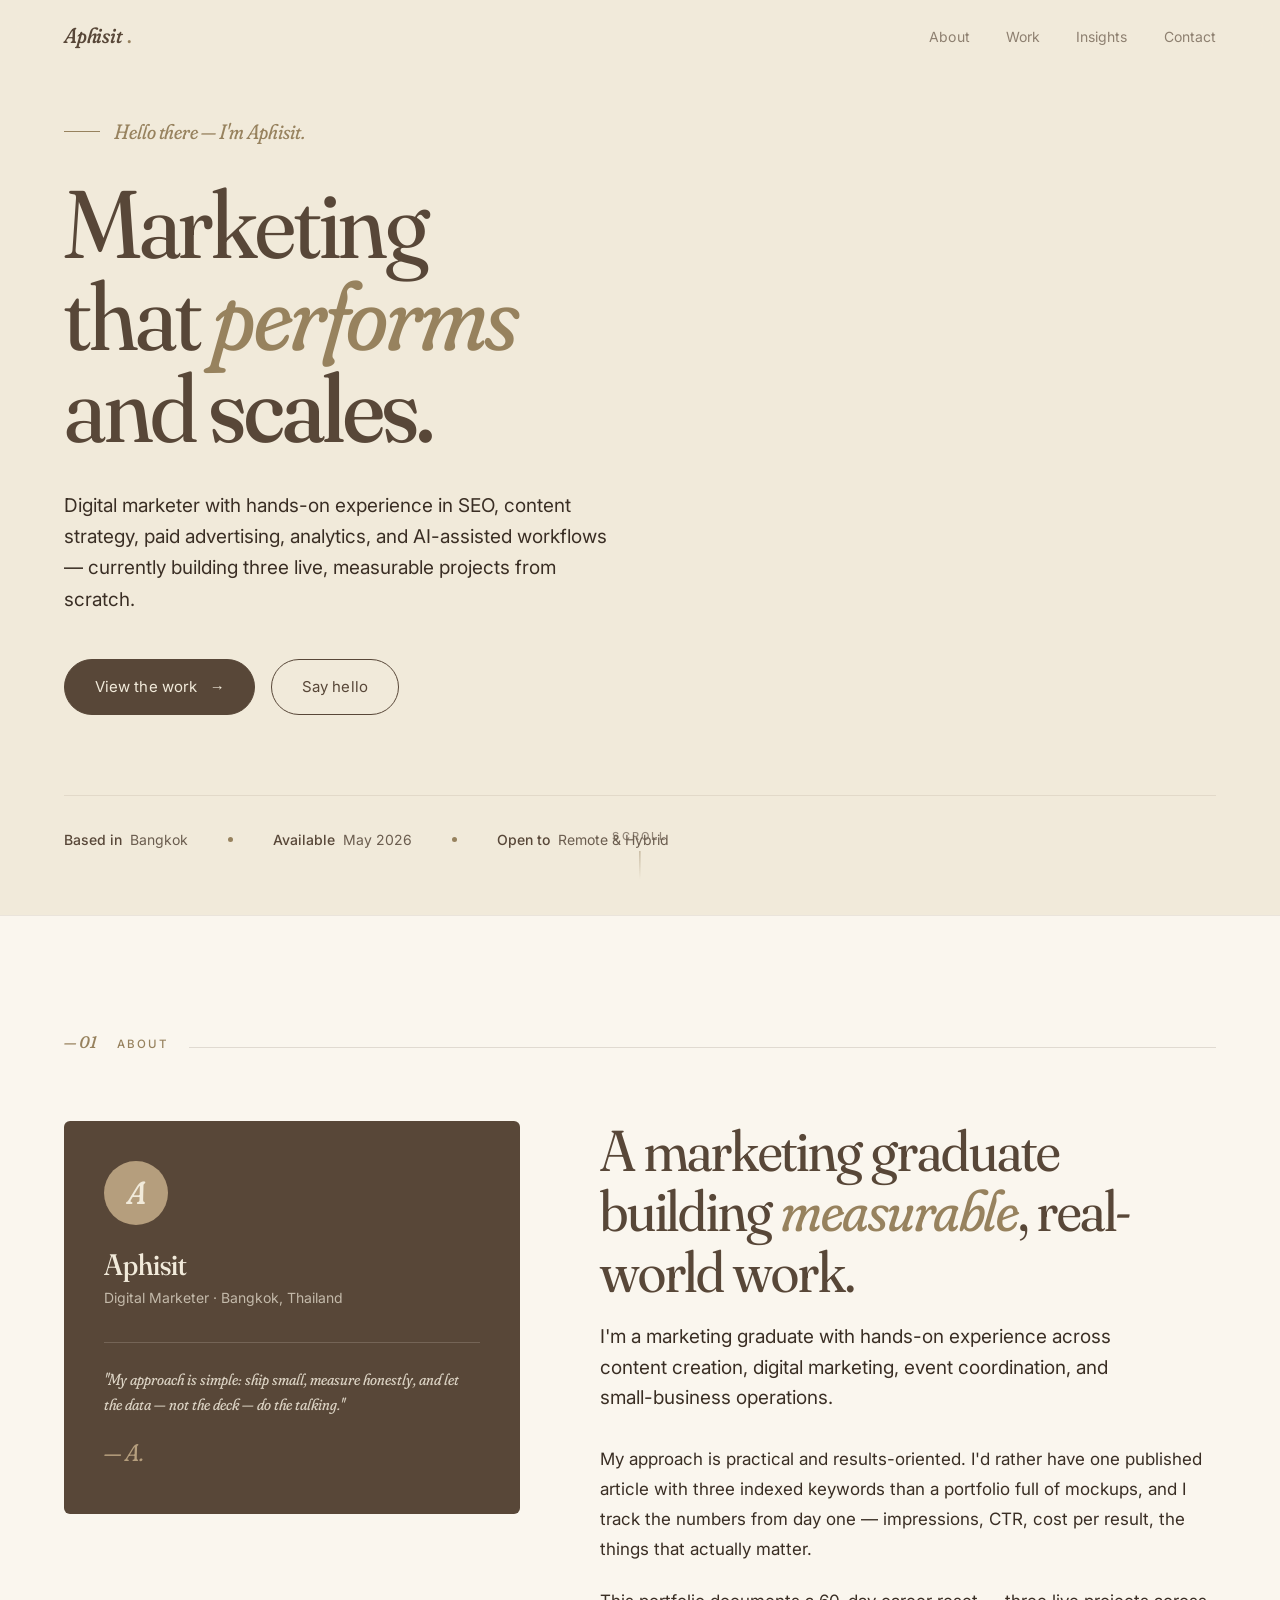
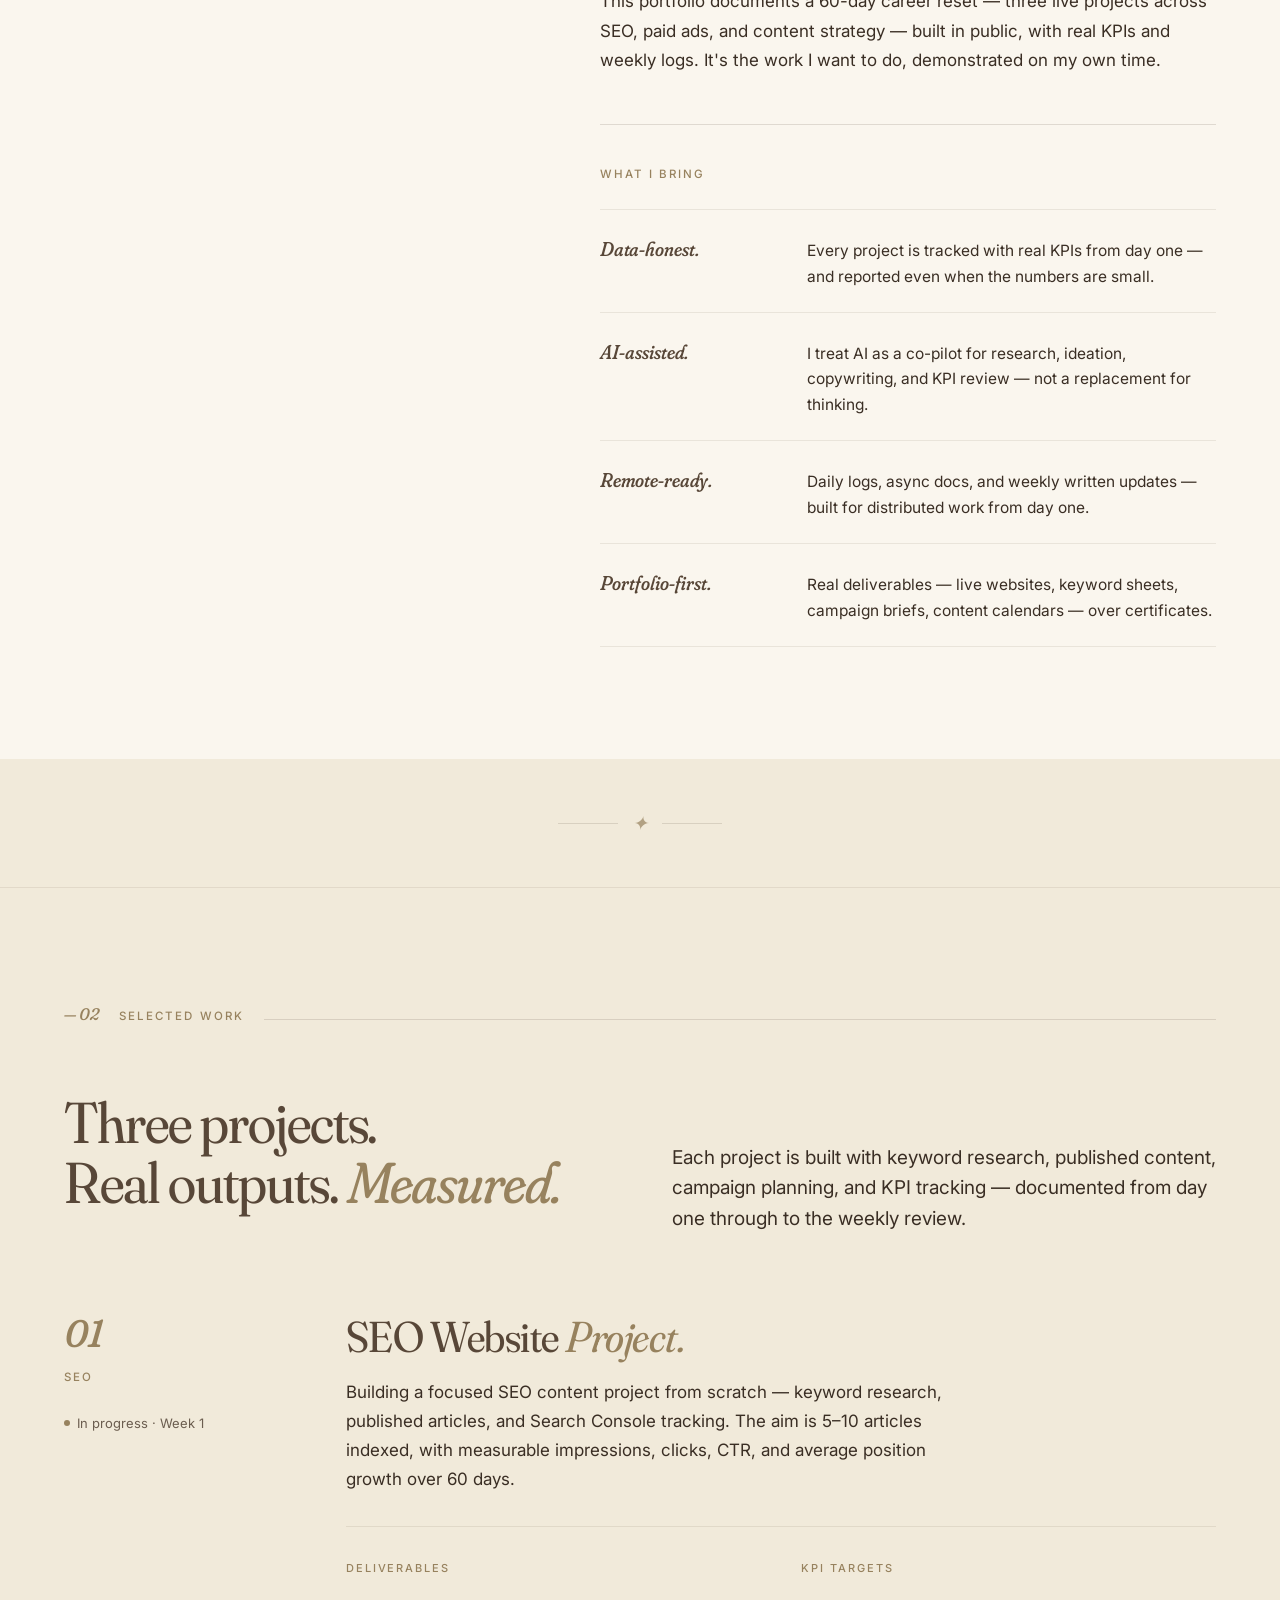
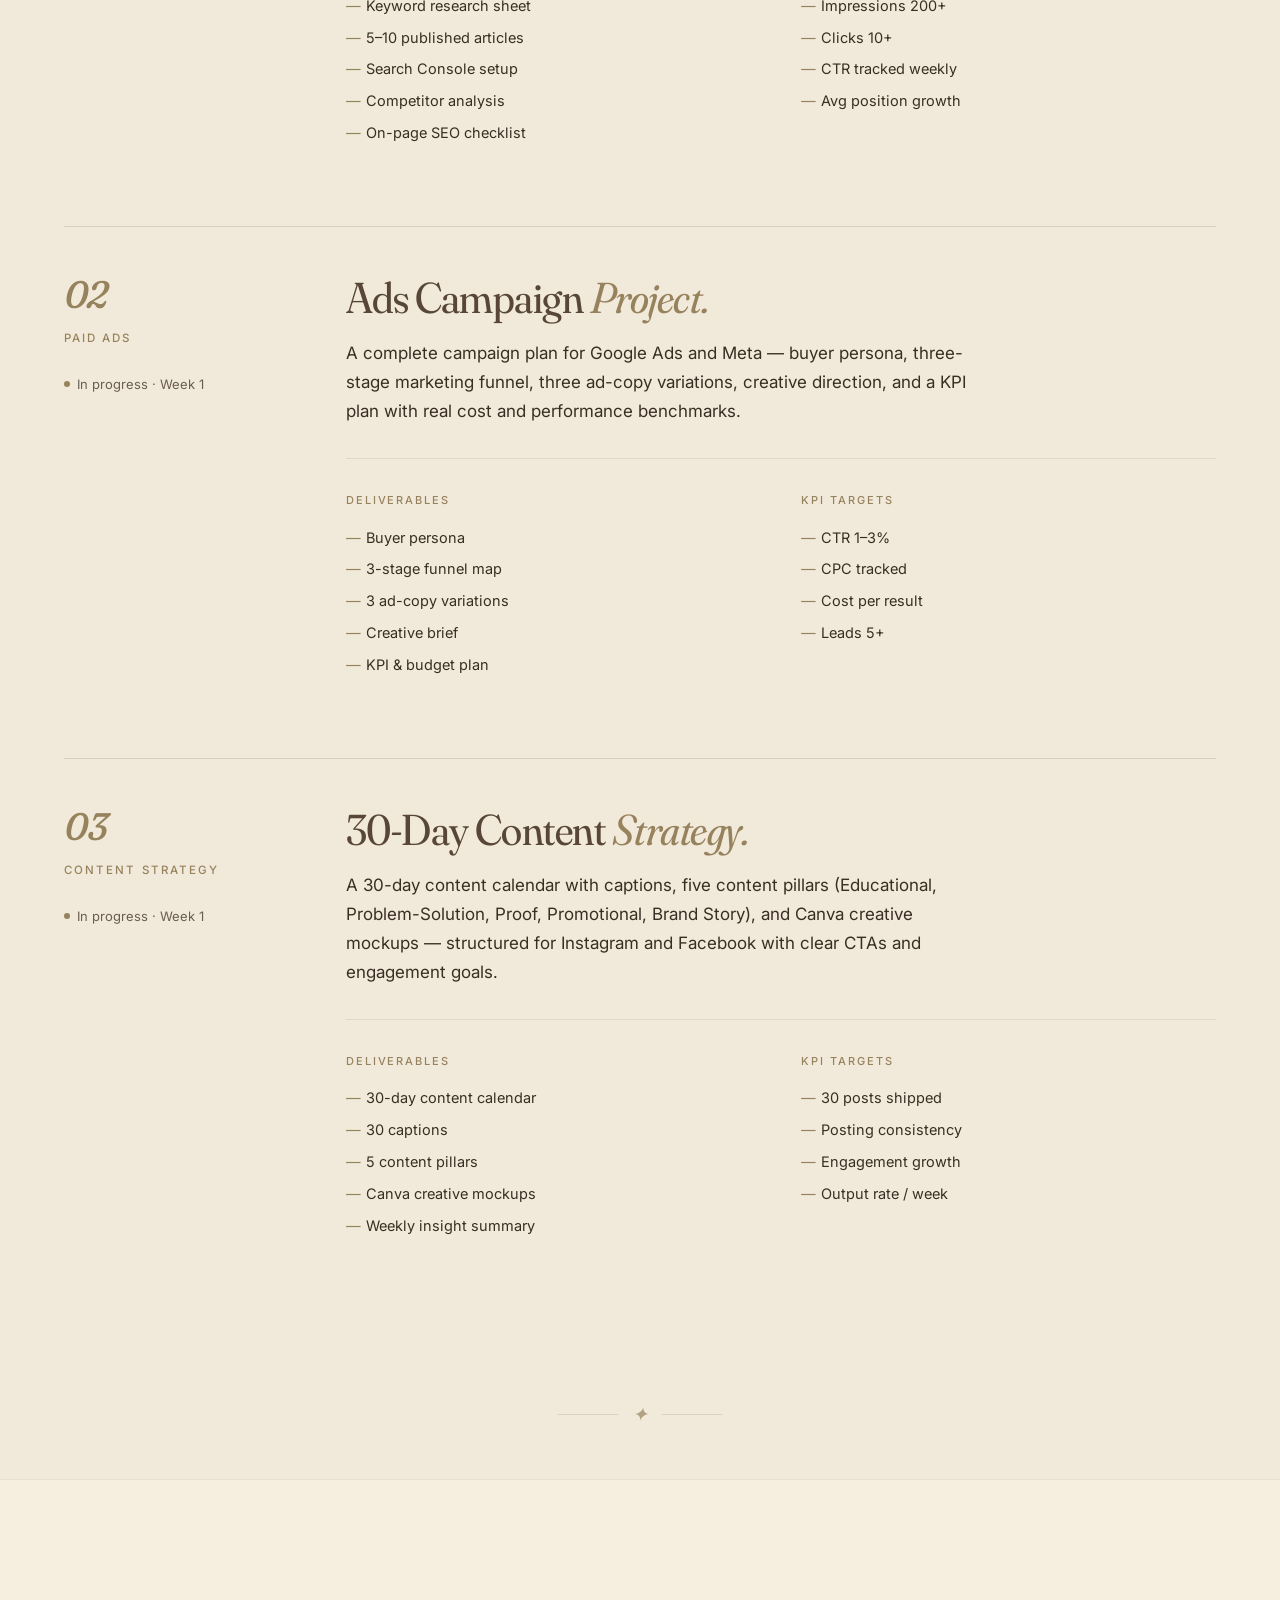
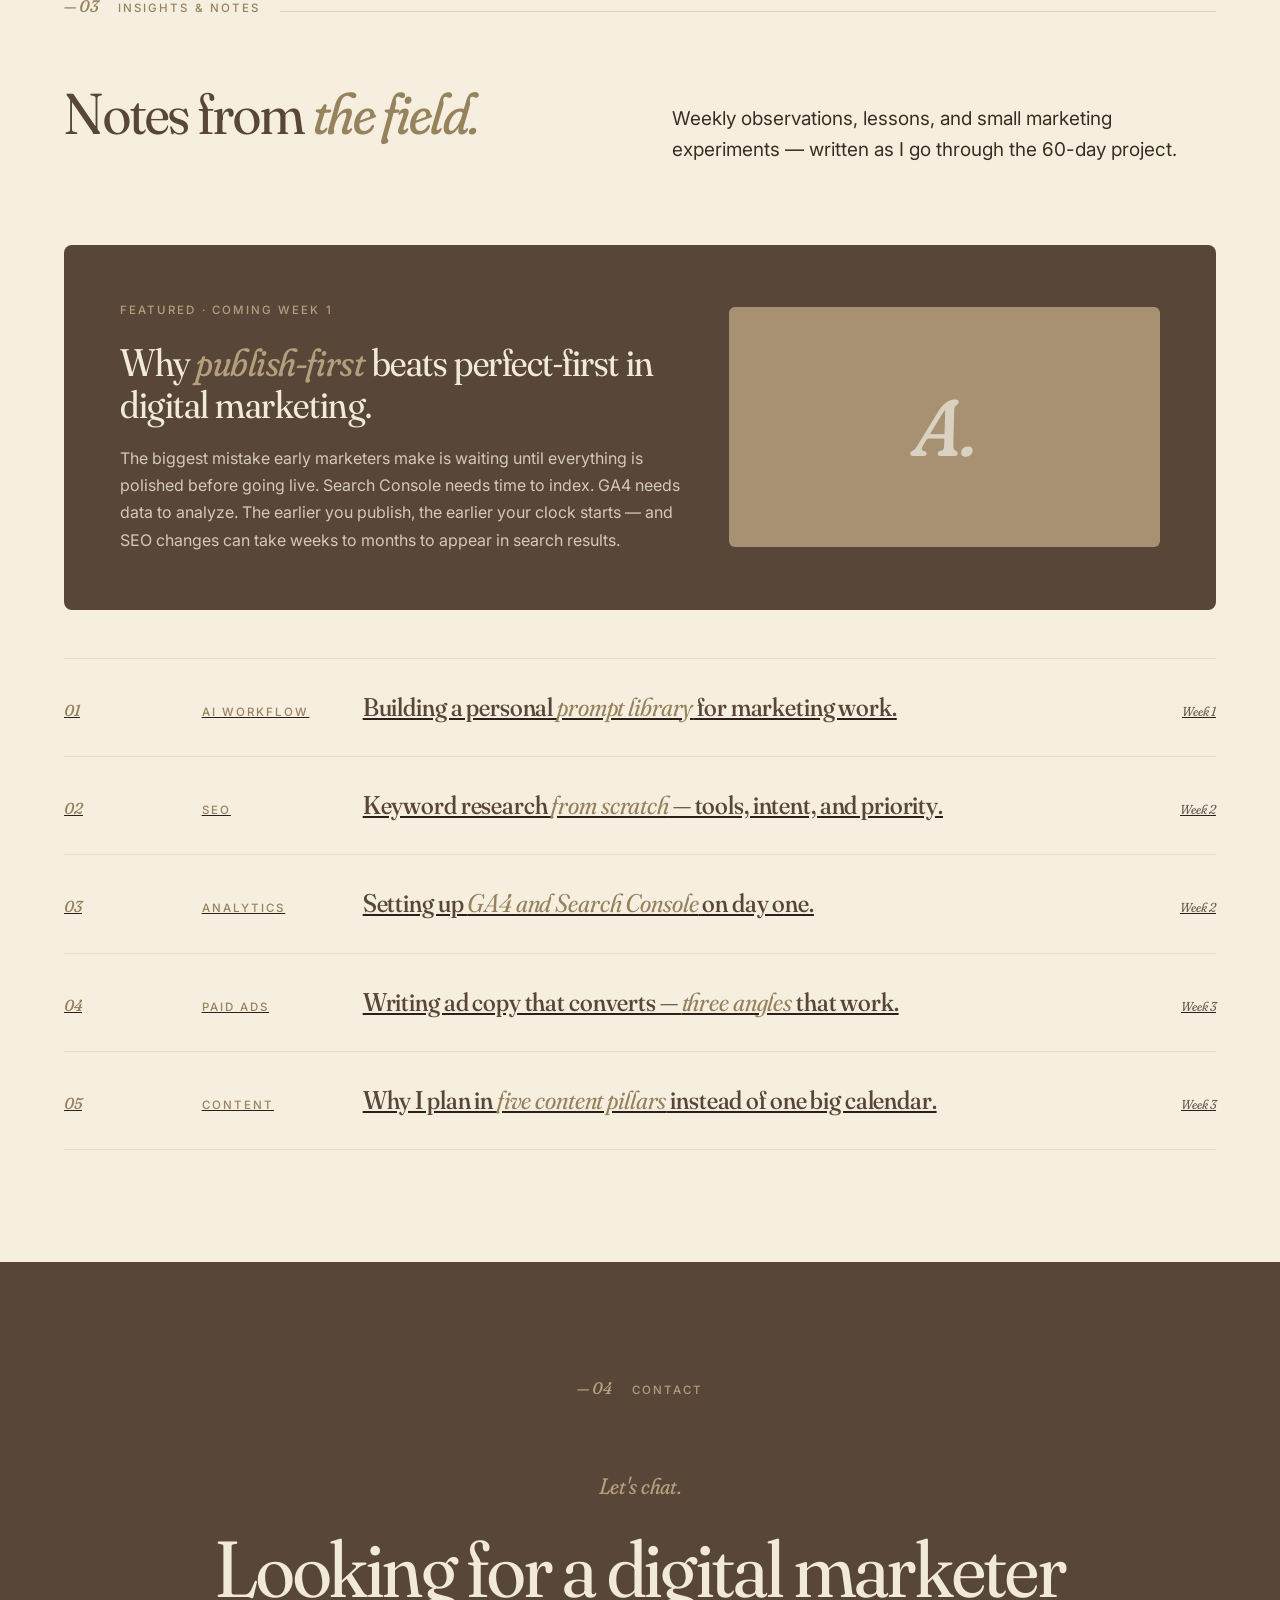
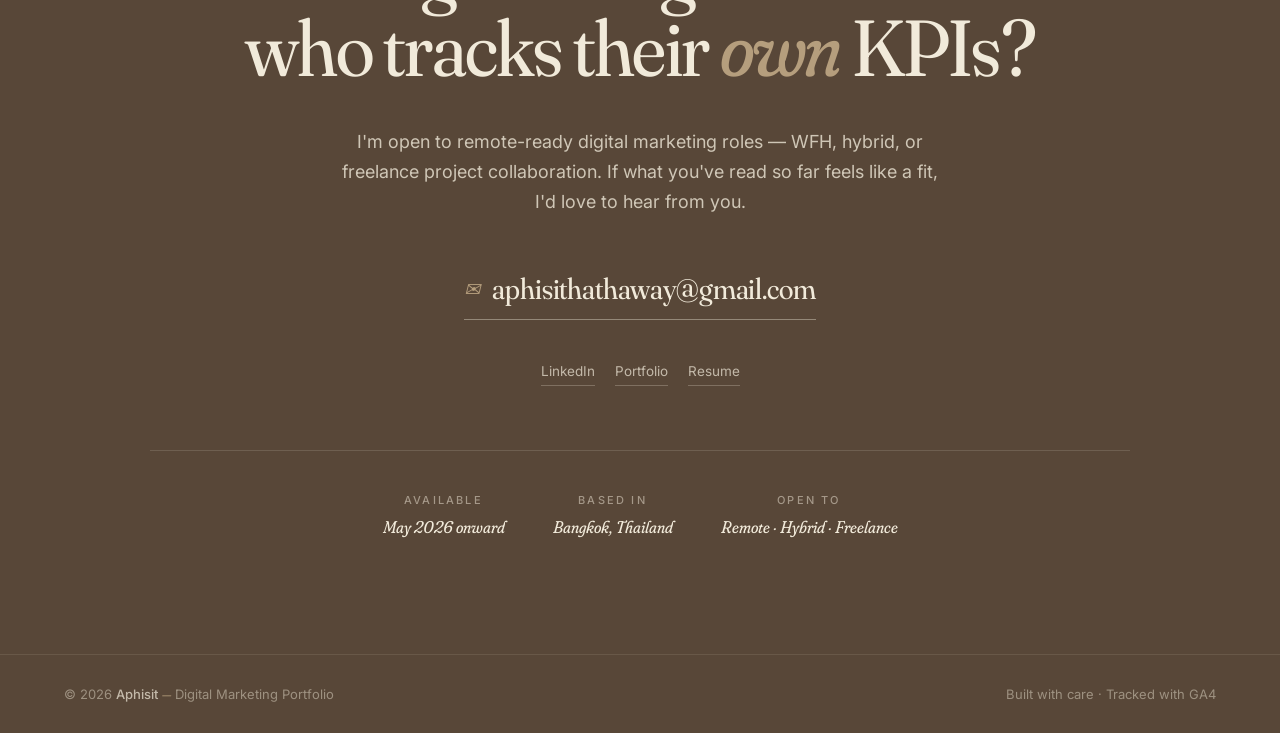
==== commit c6528f7d: "Improve hero copy, SEO meta tags, and mobile readability - Add canonical tag, og:url, og:image, twit" ====
--- a/index.html
+++ b/index.html
@@ -3,22 +3,44 @@
 <head>
 <meta charset="UTF-8">
 <meta name="viewport" content="width=device-width, initial-scale=1.0">
-<meta name="description" content="Hello, I'm Aphisit — a digital marketer documenting a 60-day career reset through three live, measurable projects in SEO, content strategy, paid ads, analytics, and AI-assisted workflows.">
-<meta name="author" content="Aphisit">
+<meta name="description" content="Aphisit Hathaway is a Bangkok-based digital marketer with hands-on experience in SEO, content strategy, paid advertising, analytics, and AI-assisted workflows. Open to remote and hybrid roles from May 2026.">
+<meta name="author" content="Aphisit Hathaway">
 <meta name="theme-color" content="#584738">
 
+<link rel="canonical" href="https://aphisit.github.io/">
+
 <meta property="og:type" content="website">
-<meta property="og:title" content="Aphisit — Digital Marketing Portfolio">
-<meta property="og:description" content="A digital marketer documenting a 60-day career reset through three live, measurable projects.">
+<meta property="og:url" content="https://aphisit.github.io/">
+<meta property="og:title" content="Aphisit Hathaway — Digital Marketing Portfolio">
+<meta property="og:description" content="Bangkok-based digital marketer with hands-on SEO, content strategy, paid advertising, analytics, and AI-assisted workflow experience. Available May 2026.">
 <meta property="og:locale" content="en_US">
+<meta property="og:image" content="https://aphisit.github.io/og-image.png">
 
 <meta name="twitter:card" content="summary_large_image">
-<meta name="twitter:title" content="Aphisit — Digital Marketing Portfolio">
-<meta name="twitter:description" content="A digital marketer documenting a 60-day career reset through three live, measurable projects.">
-
-<title>Aphisit — Digital Marketing Portfolio</title>
+<meta name="twitter:title" content="Aphisit Hathaway — Digital Marketing Portfolio">
+<meta name="twitter:description" content="Bangkok-based digital marketer with hands-on SEO, content strategy, paid advertising, analytics, and AI-assisted workflow experience.">
+<meta name="twitter:image" content="https://aphisit.github.io/og-image.png">
+
+<title>Aphisit Hathaway — Digital Marketing Portfolio</title>
 
 <link rel="icon" type="image/svg+xml" href="data:image/svg+xml;utf8,<svg xmlns='http://www.w3.org/2000/svg' viewBox='0 0 64 64'><rect width='64' height='64' rx='12' fill='%23584738'/><text x='50%25' y='56%25' font-family='Georgia,serif' font-size='40' font-weight='600' text-anchor='middle' dominant-baseline='middle' fill='%23F1EADA' font-style='italic'>A</text></svg>">
+
+<script type="application/ld+json">
+{
+  "@context": "https://schema.org",
+  "@type": "Person",
+  "name": "Aphisit Hathaway",
+  "jobTitle": "Digital Marketer",
+  "email": "aphisithathaway@gmail.com",
+  "url": "https://aphisit.github.io/",
+  "knowsAbout": ["SEO", "Content Strategy", "Paid Advertising", "Marketing Analytics", "AI-assisted workflows"],
+  "address": {
+    "@type": "PostalAddress",
+    "addressLocality": "Bangkok",
+    "addressCountry": "TH"
+  }
+}
+</script>
 
 <link rel="preconnect" href="https://fonts.googleapis.com">
 <link rel="preconnect" href="https://fonts.gstatic.com" crossorigin>
@@ -685,10 +707,13 @@
   .nav-links li:last-child a { border-bottom: none; }
 
   .hero { padding: 6rem 1.5rem 3rem; min-height: auto; }
-  .hero-meta-row { flex-direction: column; align-items: flex-start; gap: 1rem; }
+  .hero-sub { font-size: 17px; line-height: 1.7; }
+  .hero-meta-row { flex-direction: column; align-items: flex-start; gap: 1rem; margin-top: 3rem; }
   .hero-meta-row .hero-meta-dot { display: none; }
 
   .section, .section.tight { padding: 4rem 1.5rem; }
+  .lead { font-size: 17px; }
+  .body-text { font-size: 16px; }
   .flourish { padding: 2rem 0; }
 
   .about-grid { grid-template-columns: 1fr; gap: 2.5rem; }
@@ -709,7 +734,7 @@
   .insights-featured-art { height: 160px; font-size: 3rem; }
 
   .contact-meta-row { gap: 1.5rem; }
-  .contact-email { flex-direction: column; gap: 0.4rem; font-size: 1.3rem; word-break: break-all; }
+  .contact-email { flex-direction: column; gap: 0.4rem; font-size: 1.3rem; overflow-wrap: break-word; word-break: break-word; }
 
   .footer { padding: 1.25rem 1.5rem; flex-direction: column; text-align: center; }
 }
@@ -737,7 +762,7 @@
       Marketing<br>that <em>performs</em><br>and <strong>scales.</strong>
     </h1>
     <p class="hero-sub reveal">
-      A digital marketer documenting a 60-day career reset through three live, measurable projects — in SEO, content strategy, paid ads, analytics, and AI-assisted workflows.
+      Digital marketer with hands-on experience in SEO, content strategy, paid advertising, analytics, and AI-assisted workflows — currently building three live, measurable projects from scratch.
     </p>
     <div class="hero-actions reveal">
       <a class="btn btn-primary" href="#work">View the work <span class="btn-arrow">→</span></a>
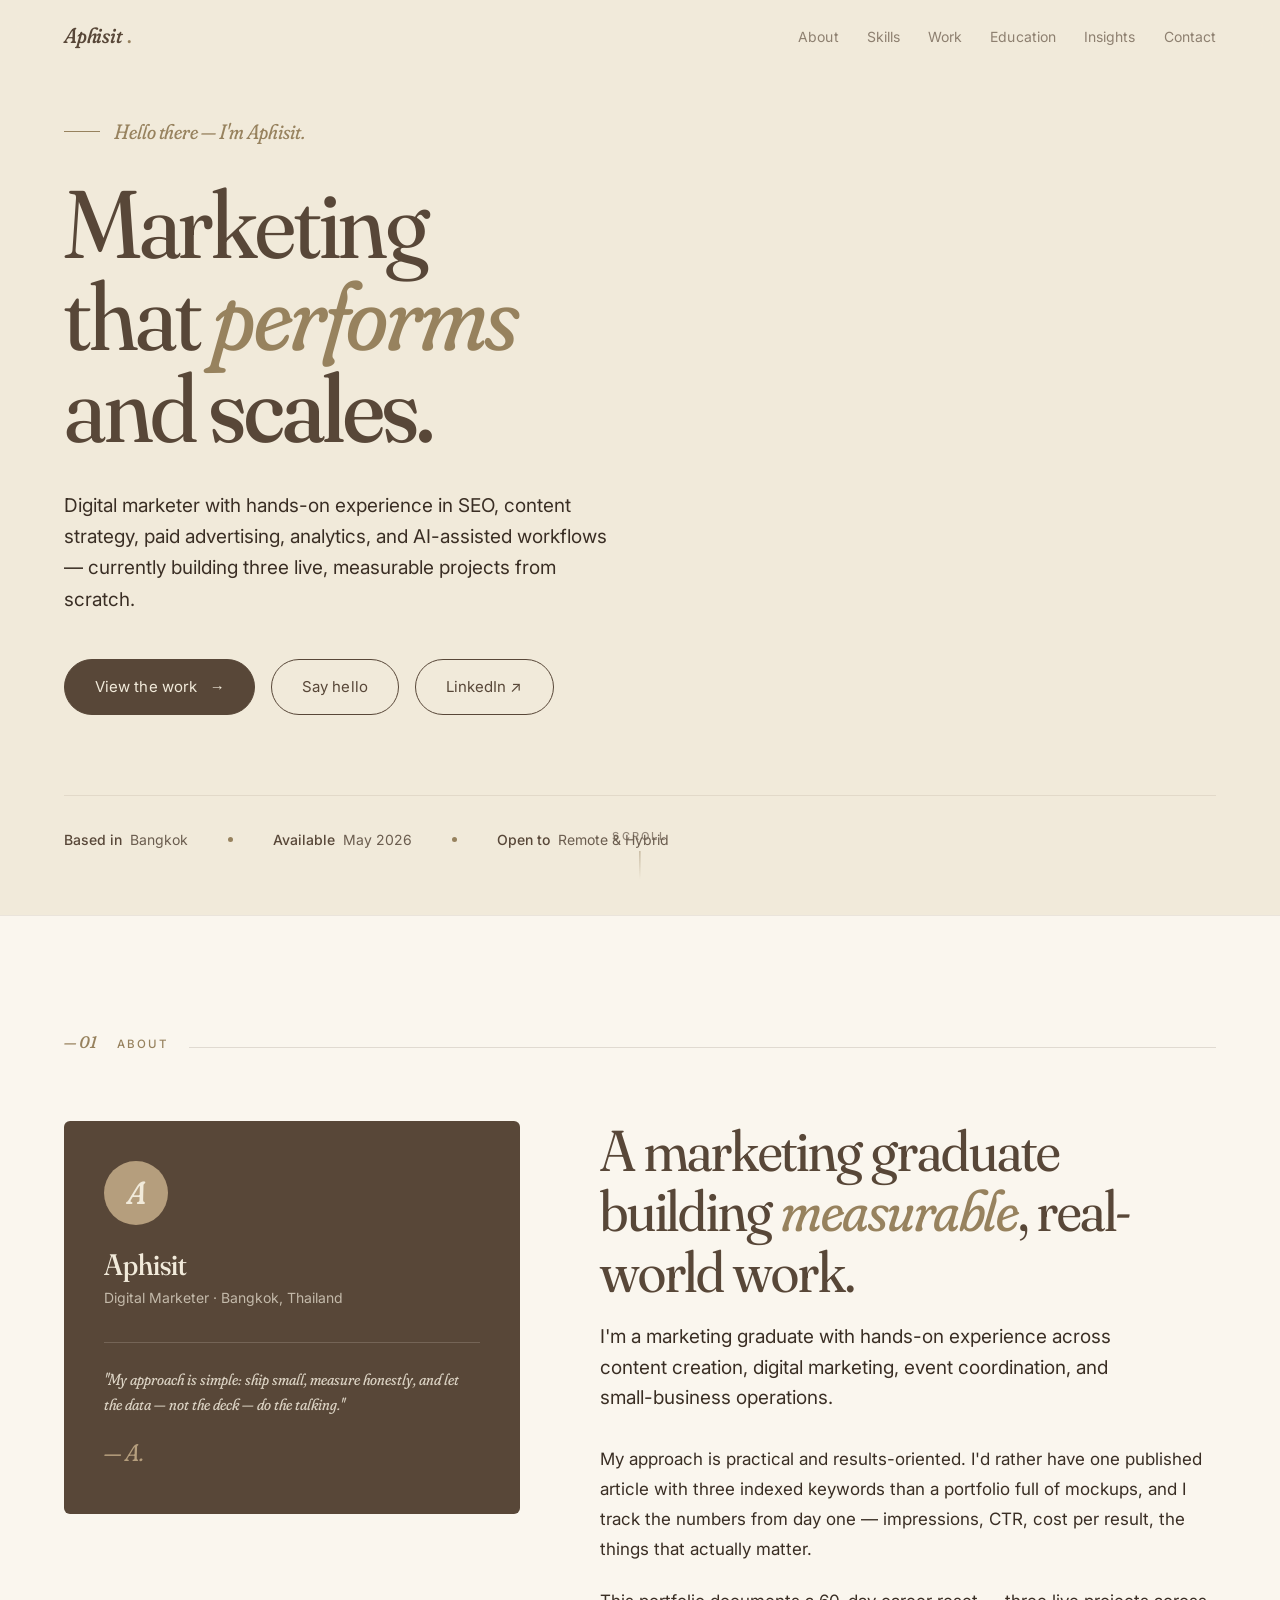
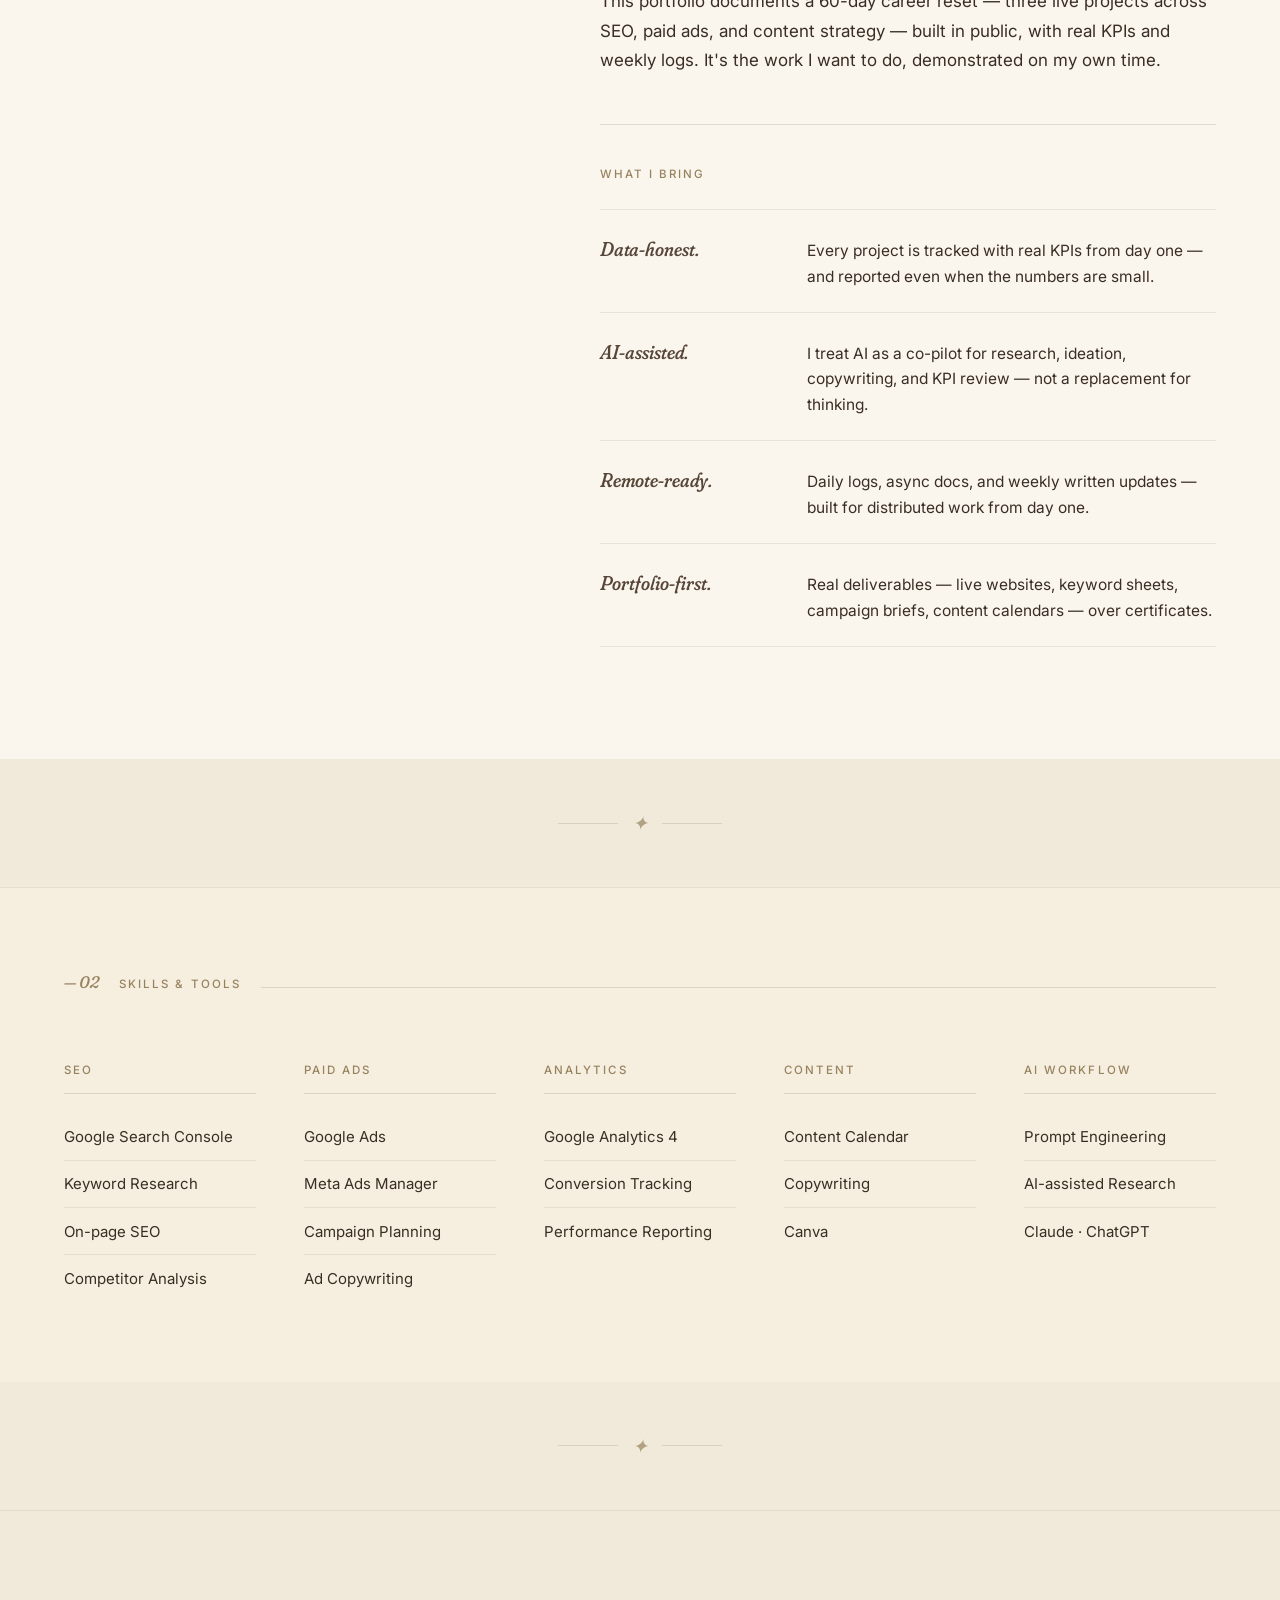
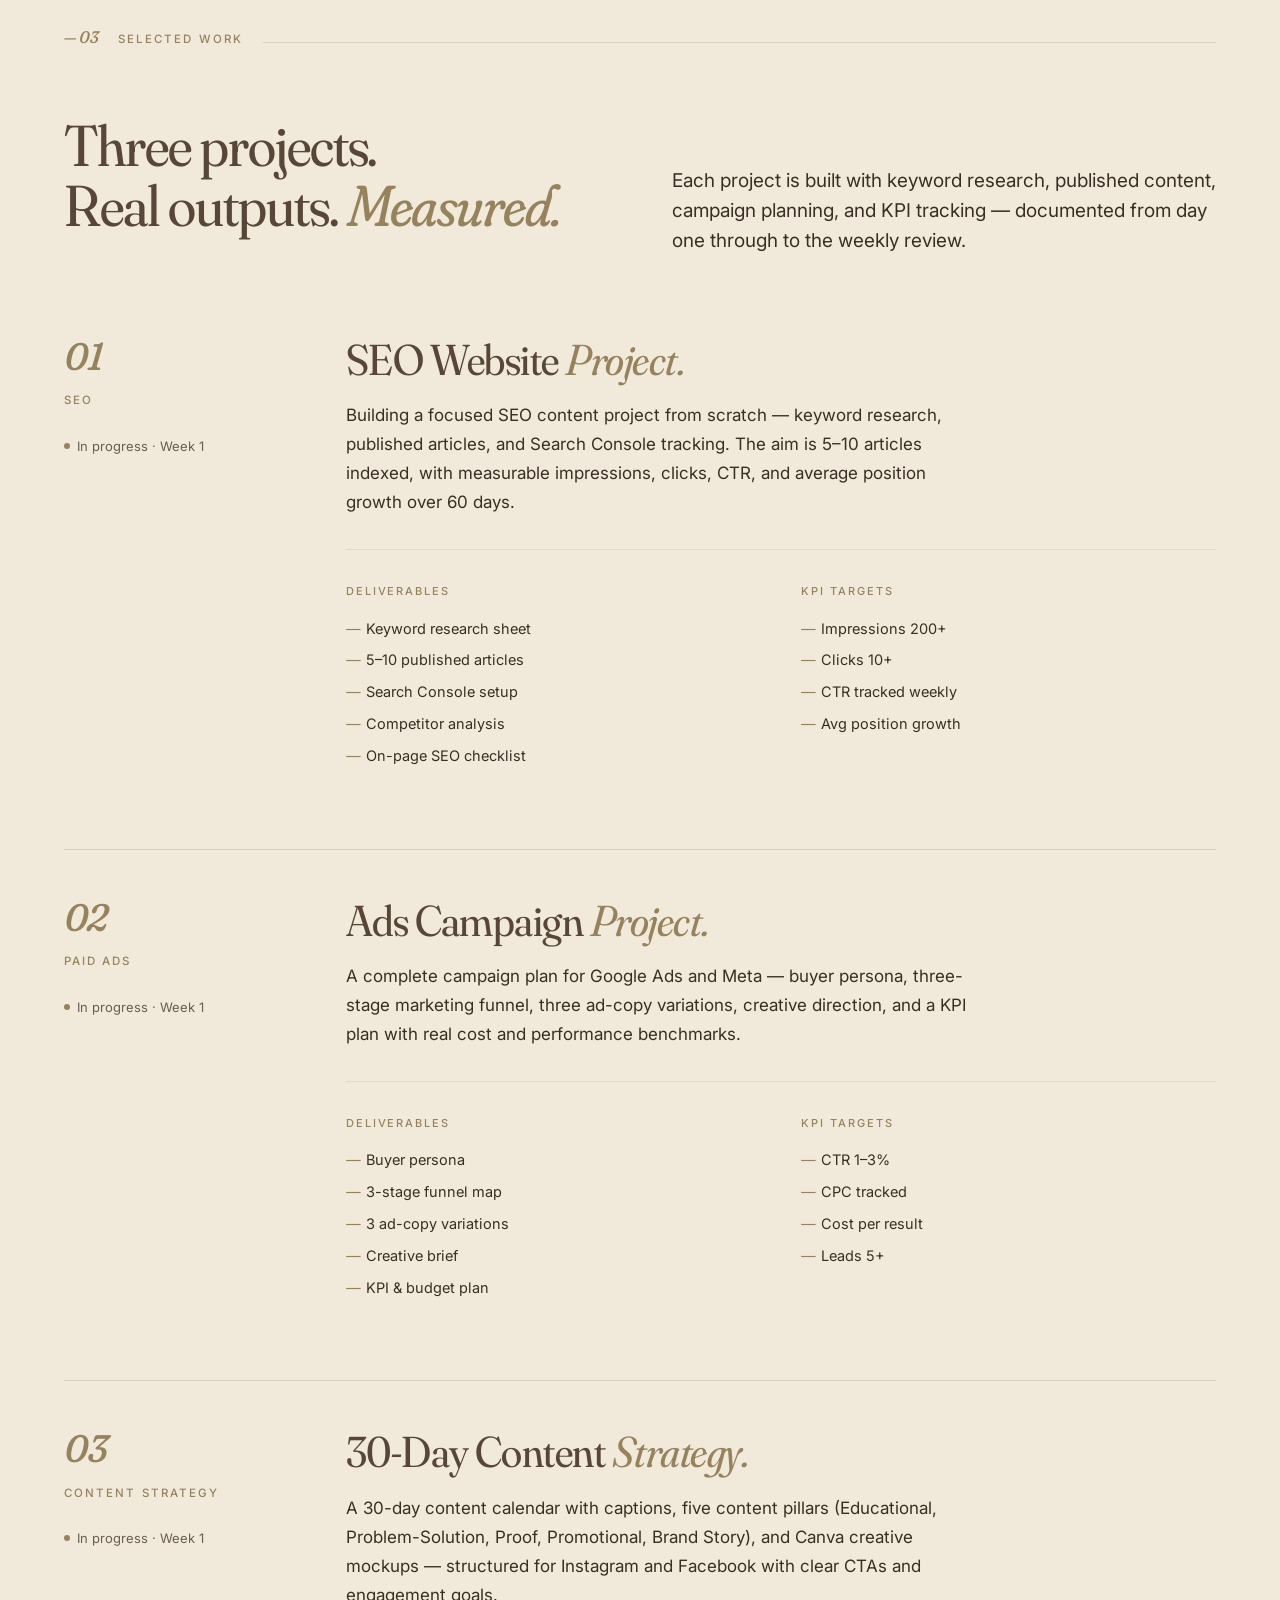
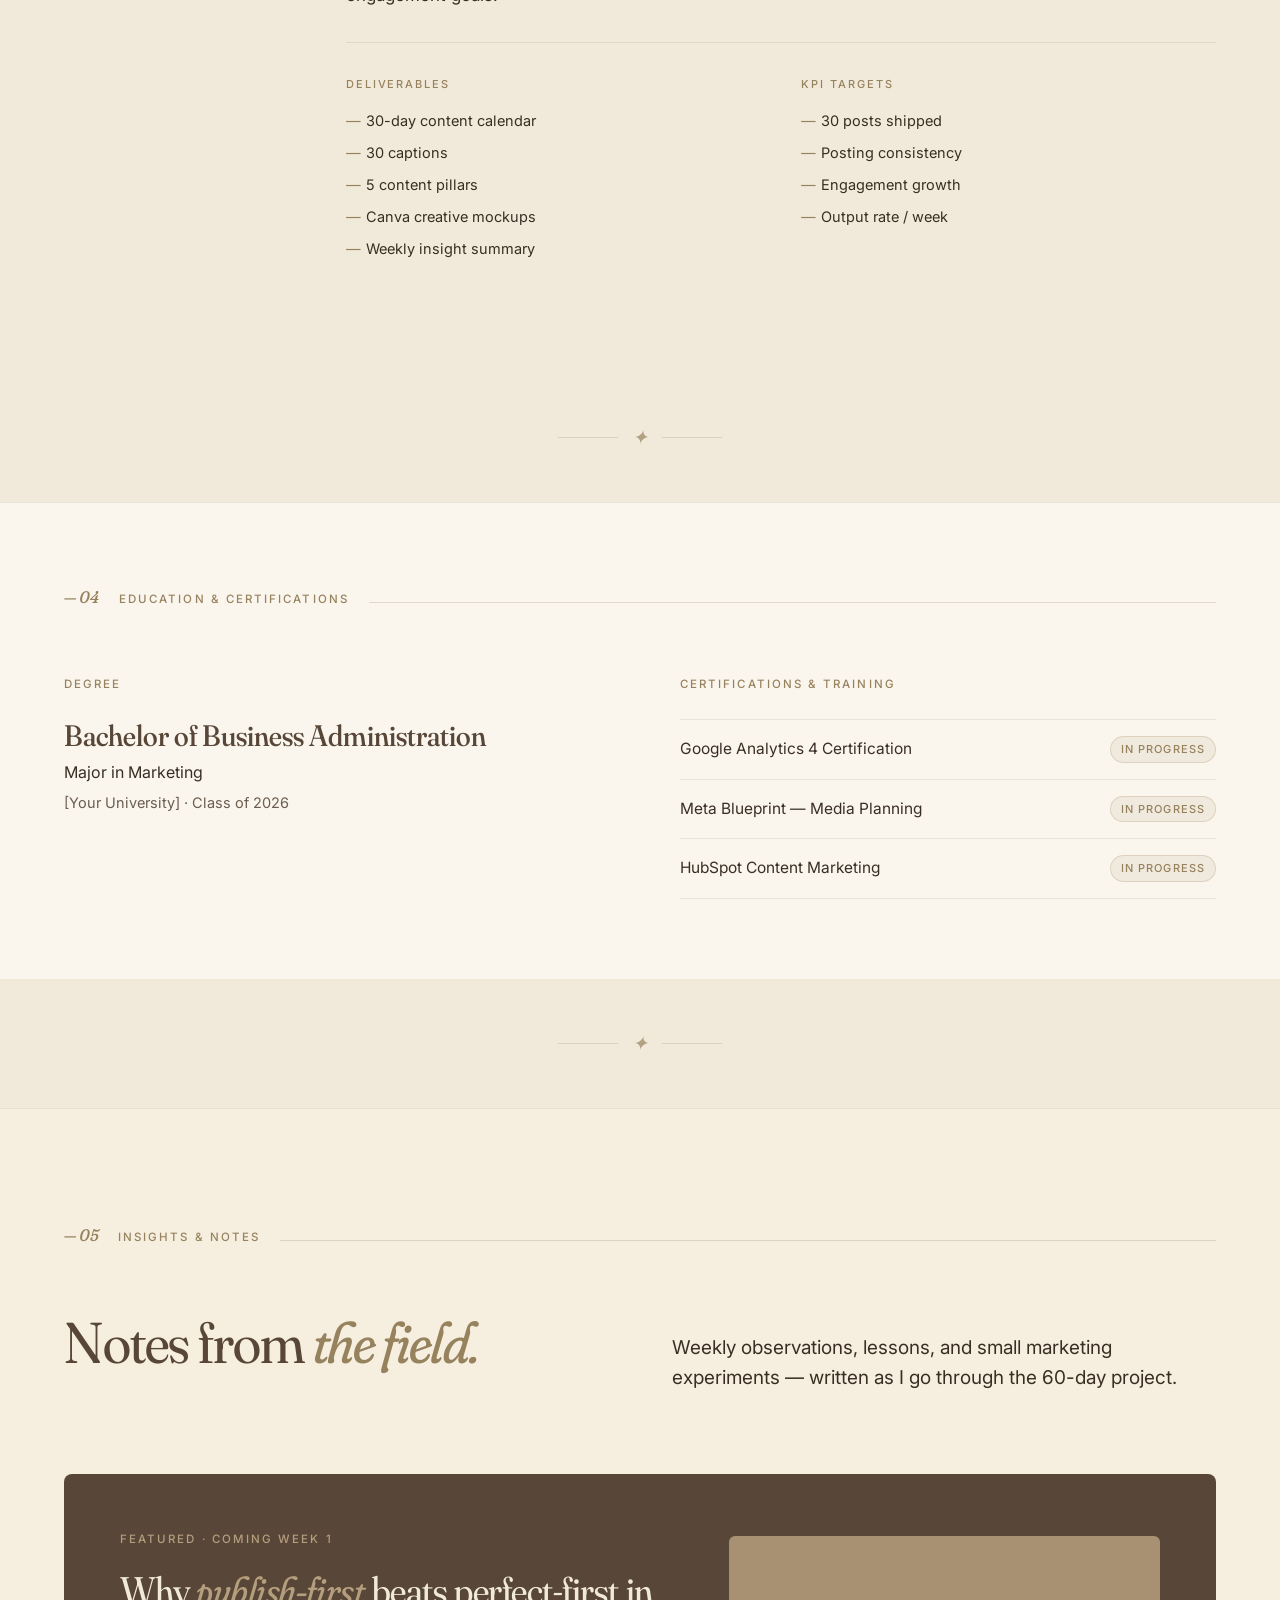
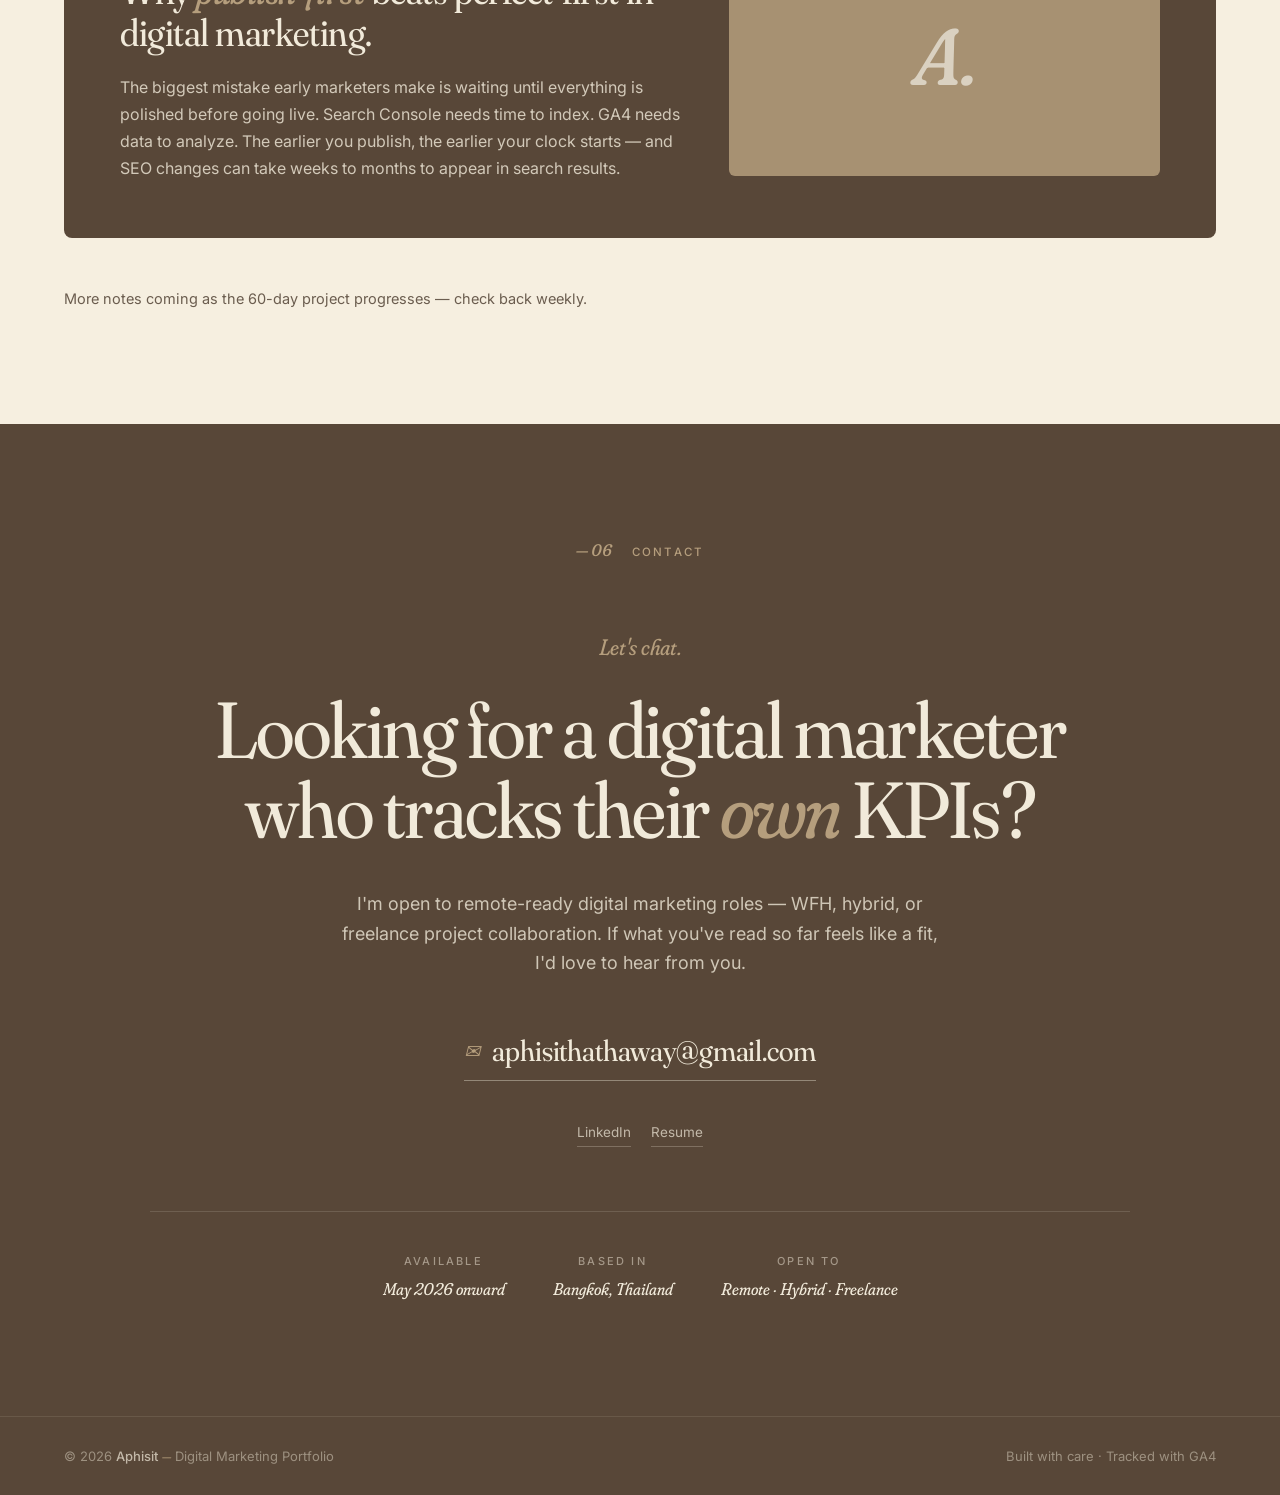
==== commit 2a13098b: "feat: implement recruiter-ready portfolio improvements - Add Skills & Tools section (SEO, Paid Ads, " ====
--- a/index.html
+++ b/index.html
@@ -33,6 +33,7 @@
   "jobTitle": "Digital Marketer",
   "email": "aphisithathaway@gmail.com",
   "url": "https://aphisit.github.io/",
+  "sameAs": ["https://www.linkedin.com/in/aphisit-hathaway-b6a214368"],
   "knowsAbout": ["SEO", "Content Strategy", "Paid Advertising", "Marketing Analytics", "AI-assisted workflows"],
   "address": {
     "@type": "PostalAddress",
@@ -113,7 +114,7 @@
   font-variation-settings: "opsz" 144, "SOFT" 100;
 }
 .nav-brand-dot { font-style: normal; color: var(--tobacco-d); }
-.nav-links { display: flex; gap: 2.25rem; list-style: none; align-items: center; }
+.nav-links { display: flex; gap: 1.75rem; list-style: none; align-items: center; }
 .nav-links a {
   font-size: 14px; font-weight: 400; font-family: var(--sans);
   color: var(--mahogany); text-decoration: none;
@@ -737,8 +738,80 @@
   .contact-email { flex-direction: column; gap: 0.4rem; font-size: 1.3rem; overflow-wrap: break-word; word-break: break-word; }
 
   .footer { padding: 1.25rem 1.5rem; flex-direction: column; text-align: center; }
+  .skills-grid { grid-template-columns: repeat(2, 1fr); gap: 1.5rem; }
+  .education-grid { grid-template-columns: 1fr; gap: 2.5rem; }
+}
+
+/* ── SKILLS ── */
+.skills { background: var(--paper); }
+.skills-grid {
+  display: grid;
+  grid-template-columns: repeat(5, 1fr);
+  gap: 3rem;
+}
+.skill-group-label {
+  font-size: 11.5px; letter-spacing: 0.18em;
+  color: var(--tobacco-d); text-transform: uppercase;
+  font-weight: 500; margin-bottom: 1.25rem;
+  padding-bottom: 0.75rem;
+  border-bottom: 1px solid var(--line);
+}
+.skill-list { list-style: none; display: flex; flex-direction: column; }
+.skill-list li {
+  font-size: 15px; color: var(--text);
+  padding: 0.65rem 0;
+  border-bottom: 1px solid var(--line-soft);
+}
+.skill-list li:last-child { border-bottom: none; }
+
+/* ── EDUCATION ── */
+.education { background: var(--cream); }
+.education-grid {
+  display: grid; grid-template-columns: 1fr 1fr;
+  gap: 5rem; align-items: start;
+}
+.edu-label {
+  font-size: 11.5px; letter-spacing: 0.18em;
+  color: var(--tobacco-d); text-transform: uppercase;
+  font-weight: 500; margin-bottom: 1.5rem;
+}
+.edu-degree {
+  font-family: var(--serif);
+  font-size: clamp(1.4rem, 2.8vw, 1.85rem);
+  font-weight: 500;
+  color: var(--mahogany); line-height: 1.15;
+  margin-bottom: 0.35rem;
+  font-variation-settings: "opsz" 144, "SOFT" 50;
+}
+.edu-field { font-size: 16px; color: var(--text); margin-bottom: 0.35rem; }
+.edu-school { font-size: 14.5px; color: var(--muted); }
+.cert-list { display: flex; flex-direction: column; }
+.cert-item {
+  display: flex; justify-content: space-between; align-items: center;
+  padding: 1rem 0;
+  border-bottom: 1px solid var(--line-soft);
+}
+.cert-item:first-child { border-top: 1px solid var(--line-soft); }
+.cert-name { font-size: 15.5px; color: var(--text); }
+.cert-status {
+  font-size: 11px; font-weight: 500; letter-spacing: 0.1em;
+  padding: 3px 10px; border-radius: 100px;
+  text-transform: uppercase;
+  color: var(--tobacco-d);
+  background: rgba(180,157,120,0.14);
+  border: 1px solid rgba(180,157,120,0.3);
 }
 </style>
+
+<!-- Google tag (gtag.js) -->
+<script async src="https://www.googletagmanager.com/gtag/js?id=G-B5DYBHCQT2"></script>
+<script>
+  window.dataLayer = window.dataLayer || [];
+  function gtag(){dataLayer.push(arguments);}
+  gtag('js', new Date());
+
+  gtag('config', 'G-B5DYBHCQT2');
+</script>
 </head>
 <body>
 
@@ -748,7 +821,9 @@
   <button class="nav-toggle" id="navToggle" aria-label="Toggle navigation" aria-expanded="false">Menu</button>
   <ul class="nav-links" id="navLinks">
     <li><a href="#about" data-section="about">About</a></li>
+    <li><a href="#skills" data-section="skills">Skills</a></li>
     <li><a href="#work" data-section="work">Work</a></li>
+    <li><a href="#education" data-section="education">Education</a></li>
     <li><a href="#insights" data-section="insights">Insights</a></li>
     <li><a href="#contact" data-section="contact">Contact</a></li>
   </ul>
@@ -767,6 +842,7 @@
     <div class="hero-actions reveal">
       <a class="btn btn-primary" href="#work">View the work <span class="btn-arrow">→</span></a>
       <a class="btn btn-ghost" href="#contact">Say hello</a>
+      <a class="btn btn-ghost" href="https://www.linkedin.com/in/aphisit-hathaway-b6a214368" target="_blank" rel="noopener noreferrer">LinkedIn ↗</a>
     </div>
     <div class="hero-meta-row reveal">
       <span><strong>Based in</strong> Bangkok</span>
@@ -829,11 +905,69 @@
 
 <div class="flourish"><span class="flourish-mark">✦</span></div>
 
+<!-- ── SKILLS ── -->
+<section id="skills" class="section tight skills">
+  <div class="container">
+    <div class="section-header reveal">
+      <span class="section-num">— 02</span>
+      <span class="section-eyebrow">Skills &amp; Tools</span>
+      <span class="section-divider"></span>
+    </div>
+
+    <div class="skills-grid reveal">
+      <div class="skill-group">
+        <div class="skill-group-label">SEO</div>
+        <ul class="skill-list">
+          <li>Google Search Console</li>
+          <li>Keyword Research</li>
+          <li>On-page SEO</li>
+          <li>Competitor Analysis</li>
+        </ul>
+      </div>
+      <div class="skill-group">
+        <div class="skill-group-label">Paid Ads</div>
+        <ul class="skill-list">
+          <li>Google Ads</li>
+          <li>Meta Ads Manager</li>
+          <li>Campaign Planning</li>
+          <li>Ad Copywriting</li>
+        </ul>
+      </div>
+      <div class="skill-group">
+        <div class="skill-group-label">Analytics</div>
+        <ul class="skill-list">
+          <li>Google Analytics 4</li>
+          <li>Conversion Tracking</li>
+          <li>Performance Reporting</li>
+        </ul>
+      </div>
+      <div class="skill-group">
+        <div class="skill-group-label">Content</div>
+        <ul class="skill-list">
+          <li>Content Calendar</li>
+          <li>Copywriting</li>
+          <li>Canva</li>
+        </ul>
+      </div>
+      <div class="skill-group">
+        <div class="skill-group-label">AI Workflow</div>
+        <ul class="skill-list">
+          <li>Prompt Engineering</li>
+          <li>AI-assisted Research</li>
+          <li>Claude · ChatGPT</li>
+        </ul>
+      </div>
+    </div>
+  </div>
+</section>
+
+<div class="flourish"><span class="flourish-mark">✦</span></div>
+
 <!-- ── WORK ── -->
 <section id="work" class="section">
   <div class="container">
     <div class="section-header reveal">
-      <span class="section-num">— 02</span>
+      <span class="section-num">— 03</span>
       <span class="section-eyebrow">Selected work</span>
       <span class="section-divider"></span>
     </div>
@@ -953,11 +1087,50 @@
 
 <div class="flourish"><span class="flourish-mark">✦</span></div>
 
+<!-- ── EDUCATION ── -->
+<section id="education" class="section tight education">
+  <div class="container">
+    <div class="section-header reveal">
+      <span class="section-num">— 04</span>
+      <span class="section-eyebrow">Education &amp; Certifications</span>
+      <span class="section-divider"></span>
+    </div>
+
+    <div class="education-grid">
+      <div class="edu-block reveal">
+        <div class="edu-label">Degree</div>
+        <div class="edu-degree">Bachelor of Business Administration</div>
+        <div class="edu-field">Major in Marketing</div>
+        <div class="edu-school">[Your University] · Class of 2026</div>
+      </div>
+      <div class="cert-block reveal">
+        <div class="edu-label">Certifications &amp; Training</div>
+        <div class="cert-list">
+          <div class="cert-item">
+            <span class="cert-name">Google Analytics 4 Certification</span>
+            <span class="cert-status">In progress</span>
+          </div>
+          <div class="cert-item">
+            <span class="cert-name">Meta Blueprint — Media Planning</span>
+            <span class="cert-status">In progress</span>
+          </div>
+          <div class="cert-item">
+            <span class="cert-name">HubSpot Content Marketing</span>
+            <span class="cert-status">In progress</span>
+          </div>
+        </div>
+      </div>
+    </div>
+  </div>
+</section>
+
+<div class="flourish"><span class="flourish-mark">✦</span></div>
+
 <!-- ── INSIGHTS ── -->
 <section id="insights" class="section insights">
   <div class="container">
     <div class="section-header reveal">
-      <span class="section-num">— 03</span>
+      <span class="section-num">— 05</span>
       <span class="section-eyebrow">Insights &amp; notes</span>
       <span class="section-divider"></span>
     </div>
@@ -976,38 +1149,7 @@
       <div class="insights-featured-art">A.</div>
     </article>
 
-    <div class="insights-list">
-      <a class="insight-row reveal" href="#">
-        <span class="insight-num">01</span>
-        <span class="insight-cat">AI Workflow</span>
-        <span class="insight-title">Building a personal <em>prompt library</em> for marketing work.</span>
-        <span class="insight-meta">Week 1</span>
-      </a>
-      <a class="insight-row reveal" href="#">
-        <span class="insight-num">02</span>
-        <span class="insight-cat">SEO</span>
-        <span class="insight-title">Keyword research <em>from scratch</em> — tools, intent, and priority.</span>
-        <span class="insight-meta">Week 2</span>
-      </a>
-      <a class="insight-row reveal" href="#">
-        <span class="insight-num">03</span>
-        <span class="insight-cat">Analytics</span>
-        <span class="insight-title">Setting up <em>GA4 and Search Console</em> on day one.</span>
-        <span class="insight-meta">Week 2</span>
-      </a>
-      <a class="insight-row reveal" href="#">
-        <span class="insight-num">04</span>
-        <span class="insight-cat">Paid Ads</span>
-        <span class="insight-title">Writing ad copy that converts — <em>three angles</em> that work.</span>
-        <span class="insight-meta">Week 3</span>
-      </a>
-      <a class="insight-row reveal" href="#">
-        <span class="insight-num">05</span>
-        <span class="insight-cat">Content</span>
-        <span class="insight-title">Why I plan in <em>five content pillars</em> instead of one big calendar.</span>
-        <span class="insight-meta">Week 3</span>
-      </a>
-    </div>
+    <p class="body-text reveal" style="color:var(--muted);font-size:14.5px;margin-top:1.5rem;">More notes coming as the 60-day project progresses — check back weekly.</p>
   </div>
 </section>
 
@@ -1015,7 +1157,7 @@
 <section id="contact" class="section contact">
   <div class="container">
     <div class="section-header reveal" style="justify-content:center;">
-      <span class="section-num">— 04</span>
+      <span class="section-num">— 06</span>
       <span class="section-eyebrow">Contact</span>
     </div>
 
@@ -1030,9 +1172,8 @@
       </a>
 
       <div class="contact-secondary-links reveal">
-        <a class="contact-secondary-link" href="#" target="_blank" rel="noopener noreferrer">LinkedIn</a>
-        <a class="contact-secondary-link" href="#" target="_blank" rel="noopener noreferrer">Portfolio</a>
-        <a class="contact-secondary-link" href="#" target="_blank" rel="noopener noreferrer">Resume</a>
+        <a class="contact-secondary-link" href="https://www.linkedin.com/in/aphisit-hathaway-b6a214368" target="_blank" rel="noopener noreferrer">LinkedIn</a>
+        <a class="contact-secondary-link" href="/resume.pdf" target="_blank" rel="noopener noreferrer">Resume</a>
       </div>
 
       <div class="contact-meta-row reveal">
@@ -1082,7 +1223,7 @@
     if (window.scrollY > 30) nav.classList.add('scrolled');
     else nav.classList.remove('scrolled');
     // Active section indicator
-    var sections = ['about', 'work', 'insights', 'contact'];
+    var sections = ['about', 'skills', 'work', 'education', 'insights', 'contact'];
     var current = '';
     var fromTop = window.scrollY + 120;
     sections.forEach(function (id) {
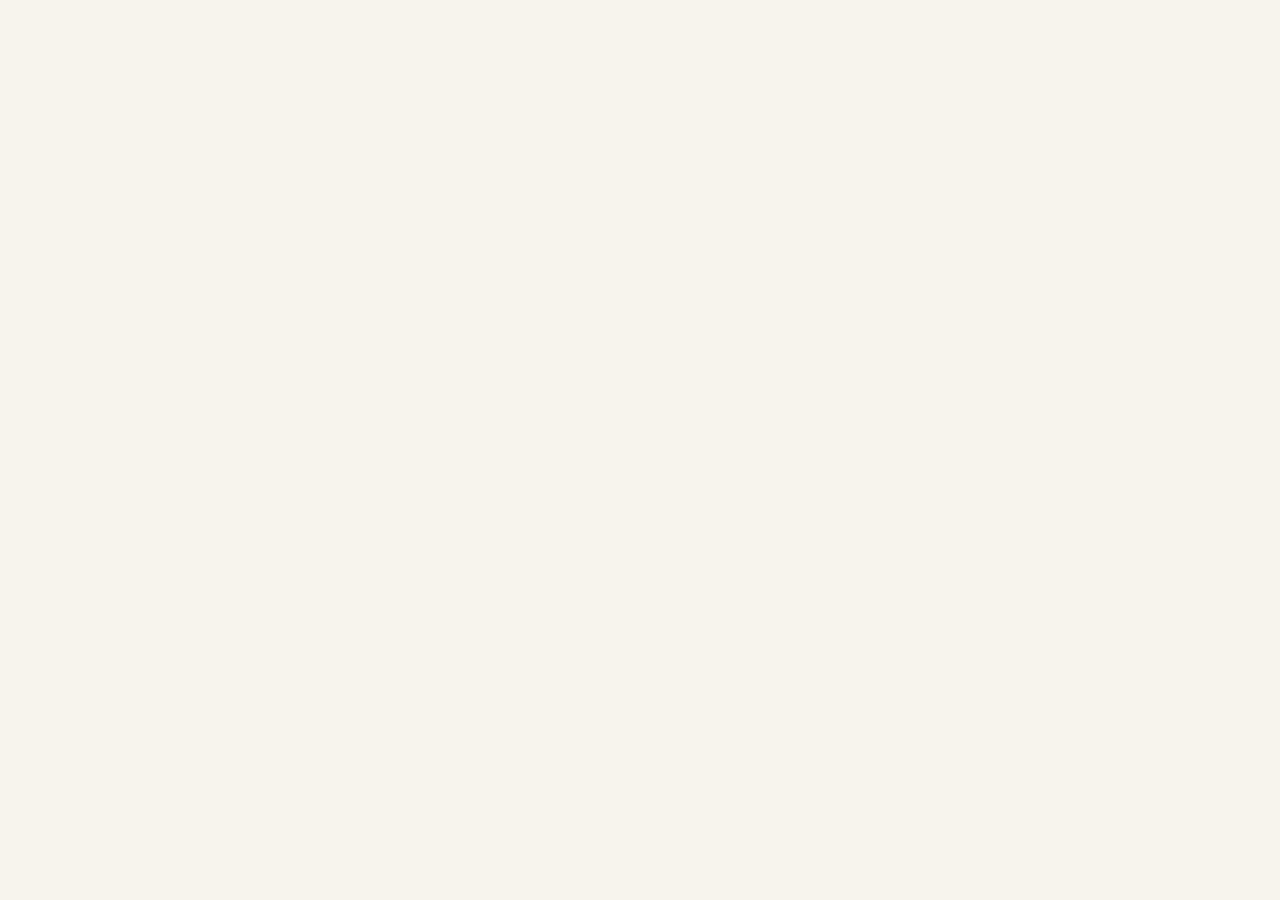
==== commit a5b20fbc: "Add files via upload" ====
--- a/index.html
+++ b/index.html
@@ -1,1258 +1,43 @@
 <!DOCTYPE html>
 <html lang="en">
 <head>
-<meta charset="UTF-8">
-<meta name="viewport" content="width=device-width, initial-scale=1.0">
-<meta name="description" content="Aphisit Hathaway is a Bangkok-based digital marketer with hands-on experience in SEO, content strategy, paid advertising, analytics, and AI-assisted workflows. Open to remote and hybrid roles from May 2026.">
-<meta name="author" content="Aphisit Hathaway">
-<meta name="theme-color" content="#584738">
+  <meta charset="utf-8" />
+  <meta name="viewport" content="width=device-width, initial-scale=1" />
+  <title>Aphisit Hathaway — Digital Marketing Portfolio</title>
 
-<link rel="canonical" href="https://aphisit.github.io/">
+  <!-- Google tag (gtag.js) -->
+  <script async src="https://www.googletagmanager.com/gtag/js?id=G-B5DYBHCQT2"></script>
+  <script>
+    window.dataLayer = window.dataLayer || [];
+    function gtag(){dataLayer.push(arguments);}
+    gtag('js', new Date());
+    gtag('config', 'G-B5DYBHCQT2');
+  </script>
 
-<meta property="og:type" content="website">
-<meta property="og:url" content="https://aphisit.github.io/">
-<meta property="og:title" content="Aphisit Hathaway — Digital Marketing Portfolio">
-<meta property="og:description" content="Bangkok-based digital marketer with hands-on SEO, content strategy, paid advertising, analytics, and AI-assisted workflow experience. Available May 2026.">
-<meta property="og:locale" content="en_US">
-<meta property="og:image" content="https://aphisit.github.io/og-image.png">
-
-<meta name="twitter:card" content="summary_large_image">
-<meta name="twitter:title" content="Aphisit Hathaway — Digital Marketing Portfolio">
-<meta name="twitter:description" content="Bangkok-based digital marketer with hands-on SEO, content strategy, paid advertising, analytics, and AI-assisted workflow experience.">
-<meta name="twitter:image" content="https://aphisit.github.io/og-image.png">
-
-<title>Aphisit Hathaway — Digital Marketing Portfolio</title>
-
-<link rel="icon" type="image/svg+xml" href="data:image/svg+xml;utf8,<svg xmlns='http://www.w3.org/2000/svg' viewBox='0 0 64 64'><rect width='64' height='64' rx='12' fill='%23584738'/><text x='50%25' y='56%25' font-family='Georgia,serif' font-size='40' font-weight='600' text-anchor='middle' dominant-baseline='middle' fill='%23F1EADA' font-style='italic'>A</text></svg>">
-
-<script type="application/ld+json">
-{
-  "@context": "https://schema.org",
-  "@type": "Person",
-  "name": "Aphisit Hathaway",
-  "jobTitle": "Digital Marketer",
-  "email": "aphisithathaway@gmail.com",
-  "url": "https://aphisit.github.io/",
-  "sameAs": ["https://www.linkedin.com/in/aphisit-hathaway-b6a214368"],
-  "knowsAbout": ["SEO", "Content Strategy", "Paid Advertising", "Marketing Analytics", "AI-assisted workflows"],
-  "address": {
-    "@type": "PostalAddress",
-    "addressLocality": "Bangkok",
-    "addressCountry": "TH"
-  }
-}
-</script>
-
-<link rel="preconnect" href="https://fonts.googleapis.com">
-<link rel="preconnect" href="https://fonts.gstatic.com" crossorigin>
-<link href="https://fonts.googleapis.com/css2?family=Fraunces:ital,opsz,wght,SOFT@0,9..144,400;0,9..144,500;0,9..144,600;1,9..144,400;1,9..144,500&family=Inter:wght@300;400;500&display=swap" rel="stylesheet">
-
-<style>
-*, *::before, *::after { box-sizing: border-box; margin: 0; padding: 0; }
-:root {
-  /* Cav Co. palette — warm neutrals */
-  --vanilla:    #F1EADA;
-  --cream:      #FAF6EE;
-  --paper:      #F6EFE0;
-  --tobacco:    #B59E7D;
-  --tobacco-d:  #97825e;
-  --mountain:   #AAA396;
-  --sand:       #CEC1A8;
-  --sand-d:     #B7A88B;
-  --mahogany:   #584738;
-  --mahogany-d: #3c2f24;
-
-  /* Text */
-  --ink:    #2A211A;
-  --text:   #3a2e24;
-  --muted:  #6B5D4F;
-  --faint:  #8a7a68;
-  --line:   rgba(88,71,56,0.16);
-  --line-soft: rgba(88,71,56,0.10);
-
-  /* Type */
-  --serif: 'Fraunces', Georgia, 'Times New Roman', serif;
-  --sans:  'Inter', system-ui, -apple-system, sans-serif;
-}
-
-html { scroll-behavior: smooth; scroll-padding-top: 80px; }
-body {
-  font-family: var(--sans);
-  background: var(--vanilla);
-  color: var(--ink);
-  font-size: 17px;
-  line-height: 1.7;
-  font-weight: 400;
-  -webkit-font-smoothing: antialiased;
-  -moz-osx-font-smoothing: grayscale;
-  overflow-x: hidden;
-}
-a { color: inherit; }
-
-/* ── NAV ── */
-nav {
-  position: fixed; top: 0; left: 0; right: 0; z-index: 100;
-  display: flex; align-items: center; justify-content: space-between;
-  padding: 1.1rem 4rem;
-  background: rgba(241,234,218,0.85);
-  backdrop-filter: blur(14px);
-  -webkit-backdrop-filter: blur(14px);
-  transition: padding 0.25s ease, background 0.25s ease;
-}
-nav.scrolled {
-  padding: 0.85rem 4rem;
-  background: rgba(241,234,218,0.95);
-  border-bottom: 1px solid var(--line);
-}
-.nav-brand {
-  display: inline-flex; align-items: baseline; gap: 4px;
-  font-family: var(--serif);
-  font-size: 1.35rem; font-weight: 500;
-  color: var(--mahogany); text-decoration: none;
-  letter-spacing: -0.01em;
-  font-style: italic;
-  font-variation-settings: "opsz" 144, "SOFT" 100;
-}
-.nav-brand-dot { font-style: normal; color: var(--tobacco-d); }
-.nav-links { display: flex; gap: 1.75rem; list-style: none; align-items: center; }
-.nav-links a {
-  font-size: 14px; font-weight: 400; font-family: var(--sans);
-  color: var(--mahogany); text-decoration: none;
-  letter-spacing: 0.005em;
-  position: relative; padding: 4px 0;
-  transition: opacity 0.2s ease;
-  cursor: pointer;
-  opacity: 0.65;
-}
-.nav-links a::after {
-  content: '';
-  position: absolute; bottom: -1px; left: 0; right: 100%;
-  height: 1px; background: var(--mahogany);
-  transition: right 0.25s ease;
-}
-.nav-links a:hover, .nav-links a.active { opacity: 1; }
-.nav-links a:hover::after, .nav-links a.active::after { right: 0; }
-
-.nav-toggle {
-  display: none;
-  background: none; border: 1px solid var(--line);
-  border-radius: 100px;
-  padding: 7px 14px; font-size: 13px;
-  cursor: pointer;
-  color: var(--mahogany);
-  font-family: inherit;
-}
-
-/* ── BUTTONS ── */
-.btn {
-  display: inline-flex; align-items: center; gap: 12px;
-  font-size: 15px; font-weight: 400; letter-spacing: 0.005em;
-  text-decoration: none; cursor: pointer;
-  padding: 14px 30px; border-radius: 100px;
-  transition: all 0.22s ease;
-  font-family: inherit;
-  border: 1px solid transparent;
-}
-.btn-primary { background: var(--mahogany); color: var(--vanilla); border-color: var(--mahogany); }
-.btn-primary:hover { background: var(--mahogany-d); border-color: var(--mahogany-d); transform: translateY(-1px); }
-.btn-ghost { background: transparent; color: var(--mahogany); border-color: var(--mahogany); }
-.btn-ghost:hover { background: var(--mahogany); color: var(--vanilla); }
-.btn-arrow { transition: transform 0.22s; display: inline-block; font-style: italic; font-family: var(--serif); }
-.btn:hover .btn-arrow { transform: translateX(3px); }
-
-.text-link {
-  display: inline-flex; align-items: center; gap: 8px;
-  color: var(--mahogany); text-decoration: none;
-  font-size: 15px; font-weight: 500;
-  border-bottom: 1px solid currentColor;
-  padding-bottom: 2px;
-  transition: color 0.2s, border-color 0.2s;
-}
-.text-link:hover { color: var(--tobacco-d); }
-.text-link em { font-family: var(--serif); font-style: italic; font-weight: 500; }
-
-/* ── COMMON SECTION SHELL ── */
-.section {
-  padding: 7rem 4rem;
-  border-top: 1px solid var(--line-soft);
-}
-.section.tight { padding: 5rem 4rem; }
-.section-header {
-  display: flex; align-items: baseline; gap: 1.25rem;
-  margin-bottom: 4rem;
-  flex-wrap: wrap;
-}
-.section-num {
-  font-family: var(--serif); font-style: italic;
-  font-size: 1.05rem; color: var(--tobacco-d);
-  font-weight: 500;
-  font-variation-settings: "opsz" 144, "SOFT" 100;
-}
-.section-eyebrow {
-  font-size: 11.5px; font-weight: 500; letter-spacing: 0.18em;
-  color: var(--tobacco-d); text-transform: uppercase;
-}
-.section-divider {
-  flex: 1; height: 1px; background: var(--line);
-}
-
-.container { max-width: 1240px; margin: 0 auto; }
-.container-narrow { max-width: 880px; margin: 0 auto; }
-
-/* Editorial headline */
-.h-display {
-  font-family: var(--serif);
-  font-size: clamp(2.6rem, 6.5vw, 5.2rem);
-  line-height: 0.98; font-weight: 400;
-  color: var(--mahogany);
-  letter-spacing: -0.022em;
-  font-variation-settings: "opsz" 144, "SOFT" 50;
-}
-.h-display em {
-  font-style: italic; color: var(--tobacco-d);
-  font-weight: 400;
-  font-variation-settings: "opsz" 144, "SOFT" 100;
-}
-.h-display strong { font-weight: 500; color: var(--mahogany); font-style: normal; }
-
-.h-section {
-  font-family: var(--serif);
-  font-size: clamp(2.2rem, 4.6vw, 3.6rem);
-  line-height: 1.05; font-weight: 400;
-  color: var(--mahogany);
-  letter-spacing: -0.018em;
-  font-variation-settings: "opsz" 144, "SOFT" 50;
-  margin-bottom: 1.25rem;
-  max-width: 720px;
-}
-.h-section em {
-  font-style: italic; color: var(--tobacco-d); font-weight: 400;
-  font-variation-settings: "opsz" 144, "SOFT" 100;
-}
-
-.lead {
-  font-size: 19px; color: var(--text);
-  line-height: 1.6; max-width: 560px;
-  font-weight: 400;
-}
-.body-text {
-  font-size: 16.5px; color: var(--text);
-  line-height: 1.75;
-}
-
-/* ── HERO ── */
-.hero {
-  min-height: 100vh;
-  display: flex; flex-direction: column; justify-content: center;
-  padding: 7rem 4rem 4rem;
-  position: relative;
-  background: var(--vanilla);
-}
-.hero-inner { max-width: 1180px; margin: 0 auto; width: 100%; }
-.hero-greeting {
-  font-family: var(--serif); font-style: italic;
-  font-size: 1.3rem; color: var(--tobacco-d);
-  margin-bottom: 1.75rem;
-  font-weight: 400;
-  font-variation-settings: "opsz" 144, "SOFT" 100;
-  display: inline-flex; align-items: center; gap: 14px;
-}
-.hero-greeting::before {
-  content: ''; display: block; width: 36px; height: 1px; background: var(--tobacco-d);
-}
-.hero-headline {
-  font-family: var(--serif);
-  font-size: clamp(2.8rem, 7.5vw, 6.4rem);
-  line-height: 0.96; font-weight: 400;
-  color: var(--mahogany);
-  letter-spacing: -0.025em;
-  margin-bottom: 2.25rem;
-  font-variation-settings: "opsz" 144, "SOFT" 50;
-}
-.hero-headline em {
-  font-style: italic; color: var(--tobacco-d);
-  font-weight: 400;
-  font-variation-settings: "opsz" 144, "SOFT" 100;
-}
-.hero-headline strong {
-  font-weight: 500; color: var(--mahogany); font-style: normal;
-}
-.hero-sub {
-  font-size: 19px; color: var(--text);
-  line-height: 1.65; max-width: 560px;
-  margin-bottom: 2.75rem;
-  font-weight: 400;
-}
-.hero-actions { display: flex; gap: 1rem; flex-wrap: wrap; align-items: center; }
-.hero-meta-row {
-  display: flex; gap: 2.5rem; align-items: center; flex-wrap: wrap;
-  margin-top: 5rem;
-  padding-top: 2rem; border-top: 1px solid var(--line-soft);
-  font-size: 14px;
-  color: var(--muted);
-}
-.hero-meta-row span { display: inline-flex; align-items: center; gap: 8px; }
-.hero-meta-row strong { color: var(--mahogany); font-weight: 500; }
-.hero-meta-dot { width: 5px; height: 5px; background: var(--tobacco-d); border-radius: 50%; display: inline-block; }
-.hero-scroll-cue {
-  position: absolute; bottom: 2.25rem; left: 50%; transform: translateX(-50%);
-  font-size: 11px; letter-spacing: 0.2em; text-transform: uppercase;
-  color: var(--muted); font-weight: 500;
-  display: flex; flex-direction: column; align-items: center; gap: 6px;
-  opacity: 0.7;
-}
-.hero-scroll-cue::after {
-  content: ''; width: 1px; height: 28px;
-  background: linear-gradient(to bottom, var(--tobacco-d), transparent);
-  animation: pulse 2.4s ease-in-out infinite;
-}
-@keyframes pulse {
-  0%, 100% { opacity: 0.4; transform: scaleY(0.7); }
-  50% { opacity: 1; transform: scaleY(1); }
-}
-
-/* ── DECORATIVE SEPARATOR ── */
-.flourish {
-  display: flex; align-items: center; justify-content: center;
-  gap: 14px; padding: 3rem 0;
-  color: var(--tobacco-d);
-}
-.flourish::before, .flourish::after {
-  content: ''; width: 60px; height: 1px; background: var(--line);
-}
-.flourish-mark {
-  font-family: var(--serif); font-size: 1.2rem;
-  font-style: italic; opacity: 0.7;
-}
-
-/* ── ABOUT ── */
-.about {
-  background: var(--cream);
-}
-.about-grid {
-  display: grid; grid-template-columns: 0.85fr 1.15fr;
-  gap: 5rem; align-items: start;
-}
-.about-card {
-  background: var(--mahogany);
-  color: var(--vanilla);
-  border-radius: 6px;
-  padding: 2.5rem;
-  position: sticky; top: 100px;
-}
-.about-card-mark {
-  width: 64px; height: 64px; border-radius: 50%;
-  background: var(--tobacco); color: var(--vanilla);
-  display: inline-flex; align-items: center; justify-content: center;
-  font-family: var(--serif); font-size: 32px;
-  font-style: italic; font-weight: 500;
-  margin-bottom: 1.5rem;
-  font-variation-settings: "opsz" 144, "SOFT" 100;
-}
-.about-card-name {
-  font-family: var(--serif); font-size: 1.85rem;
-  font-weight: 500; line-height: 1.05;
-  color: var(--vanilla); margin-bottom: 0.4rem;
-  font-variation-settings: "opsz" 144, "SOFT" 50;
-}
-.about-card-role {
-  font-size: 14px; color: rgba(241,234,218,0.7);
-  margin-bottom: 2rem;
-}
-.about-card-quote {
-  font-family: var(--serif); font-style: italic;
-  font-size: 16px; line-height: 1.55;
-  color: rgba(241,234,218,0.85);
-  padding-top: 1.5rem;
-  border-top: 1px solid rgba(241,234,218,0.18);
-  font-variation-settings: "opsz" 144, "SOFT" 100;
-}
-.about-card-sign {
-  margin-top: 1rem; font-family: var(--serif); font-style: italic;
-  font-size: 1.5rem; color: var(--tobacco);
-  font-variation-settings: "opsz" 144, "SOFT" 100;
-}
-
-.about-content p { margin-bottom: 1.4rem; }
-.about-content .body-text { font-size: 17px; }
-.about-content .lead { margin-bottom: 2rem; }
-
-.about-values {
-  margin-top: 3rem;
-  padding-top: 2.5rem;
-  border-top: 1px solid var(--line);
-}
-.about-values-label {
-  font-size: 11.5px; letter-spacing: 0.18em;
-  color: var(--tobacco-d); text-transform: uppercase;
-  font-weight: 500; margin-bottom: 1.5rem;
-}
-.value-row {
-  display: grid; grid-template-columns: 0.6fr 1.4fr;
-  gap: 2rem; padding: 1.4rem 0;
-  border-top: 1px solid var(--line-soft);
-  align-items: baseline;
-}
-.value-row:last-child { border-bottom: 1px solid var(--line-soft); }
-.value-name {
-  font-family: var(--serif); font-style: italic;
-  font-size: 1.25rem; font-weight: 500;
-  color: var(--mahogany);
-  font-variation-settings: "opsz" 144, "SOFT" 100;
-}
-.value-desc {
-  font-size: 15.5px; color: var(--text); line-height: 1.65;
-}
-
-/* ── WORK ── */
-.work-intro {
-  display: grid; grid-template-columns: 1fr 1fr;
-  gap: 4rem; align-items: end;
-  margin-bottom: 5rem;
-}
-
-.work-list { display: flex; flex-direction: column; gap: 5rem; }
-.work-item {
-  display: grid; grid-template-columns: 0.4fr 1.6fr;
-  gap: 4rem; align-items: start;
-  padding-top: 3rem;
-  border-top: 1px solid var(--line);
-}
-.work-item:first-child { padding-top: 0; border-top: none; }
-
-.work-meta { display: flex; flex-direction: column; gap: 1rem; position: sticky; top: 100px; }
-.work-meta-num {
-  font-family: var(--serif); font-style: italic;
-  font-size: 2.4rem; color: var(--tobacco-d);
-  line-height: 1; font-weight: 500;
-  font-variation-settings: "opsz" 144, "SOFT" 100;
-}
-.work-meta-type {
-  font-size: 11.5px; letter-spacing: 0.18em;
-  color: var(--tobacco-d); text-transform: uppercase;
-  font-weight: 500;
-}
-.work-meta-status {
-  font-size: 13px; color: var(--muted);
-  display: inline-flex; align-items: center; gap: 7px;
-  margin-top: 0.5rem;
-}
-.work-meta-status::before {
-  content: ''; width: 6px; height: 6px; border-radius: 50%;
-  background: var(--tobacco-d);
-  animation: pulse-dot 2s ease-in-out infinite;
-}
-@keyframes pulse-dot {
-  0%, 100% { opacity: 1; }
-  50% { opacity: 0.4; }
-}
-
-.work-title {
-  font-family: var(--serif);
-  font-size: clamp(1.85rem, 4vw, 2.7rem);
-  line-height: 1.05; font-weight: 400;
-  color: var(--mahogany);
-  margin-bottom: 1.2rem;
-  letter-spacing: -0.012em;
-  font-variation-settings: "opsz" 144, "SOFT" 50;
-}
-.work-title em { font-style: italic; color: var(--tobacco-d); }
-.work-desc {
-  font-size: 17px; color: var(--text);
-  line-height: 1.7; margin-bottom: 2rem;
-  max-width: 640px;
-}
-
-.work-detail-grid {
-  display: grid; grid-template-columns: 1fr 1fr;
-  gap: 2.5rem;
-  padding-top: 2rem;
-  border-top: 1px solid var(--line-soft);
-}
-.work-detail-label {
-  font-size: 11px; letter-spacing: 0.18em;
-  color: var(--tobacco-d); text-transform: uppercase;
-  font-weight: 500; margin-bottom: 1rem;
-}
-.work-detail-list { display: flex; flex-direction: column; gap: 0.45rem; }
-.work-detail-list li {
-  font-size: 14.5px; color: var(--text);
-  list-style: none;
-  padding-left: 1.25rem; position: relative;
-}
-.work-detail-list li::before {
-  content: '—'; position: absolute; left: 0;
-  color: var(--tobacco-d); font-style: italic;
-}
-
-/* ── INSIGHTS ── */
-.insights {
-  background: var(--paper);
-}
-.insights-list { display: flex; flex-direction: column; }
-.insight-row {
-  display: grid; grid-template-columns: 0.18fr 0.22fr 1fr 0.4fr;
-  gap: 2rem; align-items: baseline;
-  padding: 2rem 0;
-  border-top: 1px solid var(--line-soft);
-  transition: padding-left 0.22s ease;
-  cursor: pointer;
-}
-.insight-row:hover { padding-left: 1.25rem; background: rgba(255,255,255,0.4); }
-.insight-row:last-child { border-bottom: 1px solid var(--line-soft); }
-.insight-num {
-  font-family: var(--serif); font-style: italic;
-  font-size: 1rem; color: var(--tobacco-d);
-  font-weight: 500;
-  font-variation-settings: "opsz" 144, "SOFT" 100;
-}
-.insight-cat {
-  font-size: 11.5px; letter-spacing: 0.18em;
-  color: var(--tobacco-d); text-transform: uppercase;
-  font-weight: 500;
-}
-.insight-title {
-  font-family: var(--serif);
-  font-size: clamp(1.15rem, 2.4vw, 1.6rem);
-  line-height: 1.3; font-weight: 500;
-  color: var(--mahogany);
-  letter-spacing: -0.005em;
-  font-variation-settings: "opsz" 144, "SOFT" 50;
-}
-.insight-title em { font-style: italic; color: var(--tobacco-d); font-weight: 400; }
-.insight-meta {
-  font-size: 13px; color: var(--muted);
-  text-align: right;
-  font-style: italic;
-  font-family: var(--serif);
-  font-weight: 400;
-  font-variation-settings: "opsz" 144, "SOFT" 100;
-}
-
-.insights-featured {
-  background: var(--mahogany);
-  color: var(--vanilla);
-  border-radius: 8px;
-  padding: 3.5rem;
-  margin-bottom: 3rem;
-  display: grid; grid-template-columns: 1.3fr 1fr;
-  gap: 3rem; align-items: center;
-}
-.insights-featured-label {
-  font-size: 11.5px; letter-spacing: 0.18em;
-  color: var(--tobacco); text-transform: uppercase;
-  font-weight: 500; margin-bottom: 1.25rem;
-}
-.insights-featured-title {
-  font-family: var(--serif);
-  font-size: clamp(1.6rem, 3.2vw, 2.4rem);
-  font-weight: 400; line-height: 1.1;
-  color: var(--vanilla);
-  margin-bottom: 1.25rem;
-  letter-spacing: -0.012em;
-  font-variation-settings: "opsz" 144, "SOFT" 50;
-}
-.insights-featured-title em {
-  font-style: italic; color: var(--tobacco);
-  font-variation-settings: "opsz" 144, "SOFT" 100;
-}
-.insights-featured-excerpt {
-  font-size: 16px; color: rgba(241,234,218,0.8);
-  line-height: 1.7;
-}
-.insights-featured-art {
-  background: var(--tobacco);
-  border-radius: 6px;
-  height: 240px;
-  display: flex; align-items: center; justify-content: center;
-  font-family: var(--serif);
-  font-size: 5rem; font-style: italic;
-  color: var(--vanilla); opacity: 0.85;
-  font-weight: 500; letter-spacing: -0.02em;
-  font-variation-settings: "opsz" 144, "SOFT" 100;
-}
-
-/* ── CONTACT ── */
-.contact {
-  background: var(--mahogany);
-  color: var(--vanilla);
-  border-top: none;
-}
-.contact .section-eyebrow,
-.contact .section-num { color: var(--tobacco); }
-.contact .section-divider { background: rgba(241,234,218,0.15); }
-
-.contact-inner {
-  max-width: 980px; margin: 0 auto;
-  text-align: center;
-}
-.contact-greeting {
-  font-family: var(--serif); font-style: italic;
-  font-size: 1.4rem; color: var(--tobacco);
-  margin-bottom: 1.5rem; font-weight: 400;
-  font-variation-settings: "opsz" 144, "SOFT" 100;
-}
-.contact-headline {
-  font-family: var(--serif);
-  font-size: clamp(2.6rem, 6.2vw, 5rem);
-  line-height: 1; font-weight: 400;
-  color: var(--vanilla);
-  letter-spacing: -0.022em;
-  margin-bottom: 2.5rem;
-  font-variation-settings: "opsz" 144, "SOFT" 50;
-}
-.contact-headline em {
-  font-style: italic; color: var(--tobacco);
-  font-variation-settings: "opsz" 144, "SOFT" 100;
-}
-.contact-sub {
-  font-size: 18px; color: rgba(241,234,218,0.78);
-  line-height: 1.65; max-width: 600px;
-  margin: 0 auto 3rem;
-}
-
-.contact-email {
-  display: inline-flex; align-items: center; gap: 12px;
-  font-family: var(--serif);
-  font-size: clamp(1.2rem, 2.6vw, 1.85rem);
-  font-weight: 400;
-  color: var(--vanilla);
-  text-decoration: none;
-  border-bottom: 1px solid rgba(241,234,218,0.4);
-  padding-bottom: 4px;
-  letter-spacing: -0.005em;
-  transition: border-color 0.2s, color 0.2s;
-  font-variation-settings: "opsz" 144, "SOFT" 50;
-}
-.contact-email:hover { border-color: var(--tobacco); color: var(--tobacco); }
-.contact-email-icon {
-  font-size: 1.2rem; font-style: italic;
-  font-family: var(--serif); color: var(--tobacco);
-  font-variation-settings: "opsz" 144, "SOFT" 100;
-}
-
-.contact-meta-row {
-  display: flex; gap: 3rem;
-  justify-content: center; flex-wrap: wrap;
-  margin-top: 4rem;
-  padding-top: 2.5rem;
-  border-top: 1px solid rgba(241,234,218,0.15);
-}
-.contact-meta {
-  display: flex; flex-direction: column; gap: 0.25rem;
-  text-align: center;
-}
-.contact-meta-label {
-  font-size: 11px; letter-spacing: 0.2em;
-  color: rgba(241,234,218,0.5); text-transform: uppercase;
-  font-weight: 500;
-}
-.contact-meta-value {
-  font-family: var(--serif); font-style: italic;
-  font-size: 17px; color: var(--vanilla);
-  font-weight: 400;
-  font-variation-settings: "opsz" 144, "SOFT" 100;
-}
-
-.contact-secondary-links {
-  display: flex; gap: 1.25rem;
-  justify-content: center; flex-wrap: wrap;
-  margin-top: 2.5rem;
-}
-.contact-secondary-link {
-  font-size: 13.5px; color: rgba(241,234,218,0.7);
-  text-decoration: none;
-  border-bottom: 1px solid rgba(241,234,218,0.25);
-  padding-bottom: 2px;
-  transition: color 0.2s, border-color 0.2s;
-}
-.contact-secondary-link:hover { color: var(--tobacco); border-color: var(--tobacco); }
-
-/* ── FOOTER ── */
-.footer {
-  background: var(--mahogany);
-  color: rgba(241,234,218,0.45);
-  padding: 1.75rem 4rem;
-  font-size: 13px;
-  display: flex; justify-content: space-between; align-items: center;
-  flex-wrap: wrap; gap: 0.5rem;
-  border-top: 1px solid rgba(241,234,218,0.1);
-}
-.footer strong { color: rgba(241,234,218,0.7); font-weight: 500; }
-.footer em {
-  font-family: var(--serif); font-style: italic; color: var(--tobacco);
-  font-variation-settings: "opsz" 144, "SOFT" 100;
-}
-
-/* ── REVEAL ON SCROLL ── */
-.reveal { opacity: 0; transform: translateY(18px); transition: opacity 0.7s ease, transform 0.7s ease; }
-.reveal.is-visible { opacity: 1; transform: translateY(0); }
-
-/* ── MOBILE ── */
-@media (max-width: 900px) {
-  nav { padding: 0.85rem 1.5rem; }
-  nav.scrolled { padding: 0.7rem 1.5rem; }
-  .nav-toggle { display: inline-flex; align-items: center; }
-  .nav-links {
-    position: absolute; top: 100%; left: 0; right: 0;
-    flex-direction: column; gap: 0;
-    background: rgba(241,234,218,0.98);
-    backdrop-filter: blur(10px);
-    border-bottom: 1px solid var(--line);
-    padding: 0.25rem 1.5rem;
-    display: none;
-  }
-  .nav-links.open { display: flex; }
-  .nav-links li { width: 100%; }
-  .nav-links a { display: block; padding: 1rem 0; border-bottom: 1px solid var(--line-soft); font-size: 15px; }
-  .nav-links li:last-child a { border-bottom: none; }
-
-  .hero { padding: 6rem 1.5rem 3rem; min-height: auto; }
-  .hero-sub { font-size: 17px; line-height: 1.7; }
-  .hero-meta-row { flex-direction: column; align-items: flex-start; gap: 1rem; margin-top: 3rem; }
-  .hero-meta-row .hero-meta-dot { display: none; }
-
-  .section, .section.tight { padding: 4rem 1.5rem; }
-  .lead { font-size: 17px; }
-  .body-text { font-size: 16px; }
-  .flourish { padding: 2rem 0; }
-
-  .about-grid { grid-template-columns: 1fr; gap: 2.5rem; }
-  .about-card { position: static; padding: 2rem; }
-
-  .work-intro { grid-template-columns: 1fr; gap: 1.5rem; }
-  .work-item { grid-template-columns: 1fr; gap: 1rem; padding-top: 2rem; }
-  .work-meta { flex-direction: row; align-items: baseline; gap: 1.5rem; position: static; }
-  .work-detail-grid { grid-template-columns: 1fr; gap: 1.5rem; }
-
-  .insight-row { grid-template-columns: 0.3fr 1fr; gap: 0.75rem; padding: 1.5rem 0; }
-  .insight-cat { grid-column: 1; }
-  .insight-num { grid-column: 1; grid-row: 1; }
-  .insight-title { grid-column: 2; grid-row: 1 / span 2; }
-  .insight-meta { grid-column: 2; grid-row: 3; text-align: left; margin-top: 0.4rem; }
-
-  .insights-featured { grid-template-columns: 1fr; padding: 2rem; gap: 1.5rem; }
-  .insights-featured-art { height: 160px; font-size: 3rem; }
-
-  .contact-meta-row { gap: 1.5rem; }
-  .contact-email { flex-direction: column; gap: 0.4rem; font-size: 1.3rem; overflow-wrap: break-word; word-break: break-word; }
-
-  .footer { padding: 1.25rem 1.5rem; flex-direction: column; text-align: center; }
-  .skills-grid { grid-template-columns: repeat(2, 1fr); gap: 1.5rem; }
-  .education-grid { grid-template-columns: 1fr; gap: 2.5rem; }
-}
-
-/* ── SKILLS ── */
-.skills { background: var(--paper); }
-.skills-grid {
-  display: grid;
-  grid-template-columns: repeat(5, 1fr);
-  gap: 3rem;
-}
-.skill-group-label {
-  font-size: 11.5px; letter-spacing: 0.18em;
-  color: var(--tobacco-d); text-transform: uppercase;
-  font-weight: 500; margin-bottom: 1.25rem;
-  padding-bottom: 0.75rem;
-  border-bottom: 1px solid var(--line);
-}
-.skill-list { list-style: none; display: flex; flex-direction: column; }
-.skill-list li {
-  font-size: 15px; color: var(--text);
-  padding: 0.65rem 0;
-  border-bottom: 1px solid var(--line-soft);
-}
-.skill-list li:last-child { border-bottom: none; }
-
-/* ── EDUCATION ── */
-.education { background: var(--cream); }
-.education-grid {
-  display: grid; grid-template-columns: 1fr 1fr;
-  gap: 5rem; align-items: start;
-}
-.edu-label {
-  font-size: 11.5px; letter-spacing: 0.18em;
-  color: var(--tobacco-d); text-transform: uppercase;
-  font-weight: 500; margin-bottom: 1.5rem;
-}
-.edu-degree {
-  font-family: var(--serif);
-  font-size: clamp(1.4rem, 2.8vw, 1.85rem);
-  font-weight: 500;
-  color: var(--mahogany); line-height: 1.15;
-  margin-bottom: 0.35rem;
-  font-variation-settings: "opsz" 144, "SOFT" 50;
-}
-.edu-field { font-size: 16px; color: var(--text); margin-bottom: 0.35rem; }
-.edu-school { font-size: 14.5px; color: var(--muted); }
-.cert-list { display: flex; flex-direction: column; }
-.cert-item {
-  display: flex; justify-content: space-between; align-items: center;
-  padding: 1rem 0;
-  border-bottom: 1px solid var(--line-soft);
-}
-.cert-item:first-child { border-top: 1px solid var(--line-soft); }
-.cert-name { font-size: 15.5px; color: var(--text); }
-.cert-status {
-  font-size: 11px; font-weight: 500; letter-spacing: 0.1em;
-  padding: 3px 10px; border-radius: 100px;
-  text-transform: uppercase;
-  color: var(--tobacco-d);
-  background: rgba(180,157,120,0.14);
-  border: 1px solid rgba(180,157,120,0.3);
-}
-</style>
-
-<!-- Google tag (gtag.js) -->
-<script async src="https://www.googletagmanager.com/gtag/js?id=G-B5DYBHCQT2"></script>
-<script>
-  window.dataLayer = window.dataLayer || [];
-  function gtag(){dataLayer.push(arguments);}
-  gtag('js', new Date());
-
-  gtag('config', 'G-B5DYBHCQT2');
-</script>
+  <link rel="stylesheet" href="colors_and_type.css" />
+  <link rel="stylesheet" href="portfolio.css" />
 </head>
 <body>
+  <div id="root"></div>
 
-<!-- NAV -->
-<nav id="nav">
-  <a class="nav-brand" href="#top">Aphisit<span class="nav-brand-dot">.</span></a>
-  <button class="nav-toggle" id="navToggle" aria-label="Toggle navigation" aria-expanded="false">Menu</button>
-  <ul class="nav-links" id="navLinks">
-    <li><a href="#about" data-section="about">About</a></li>
-    <li><a href="#skills" data-section="skills">Skills</a></li>
-    <li><a href="#work" data-section="work">Work</a></li>
-    <li><a href="#education" data-section="education">Education</a></li>
-    <li><a href="#insights" data-section="insights">Insights</a></li>
-    <li><a href="#contact" data-section="contact">Contact</a></li>
-  </ul>
-</nav>
+  <!-- React + Babel -->
+  <script src="https://unpkg.com/react@18.3.1/umd/react.development.js" integrity="sha384-hD6/rw4ppMLGNu3tX5cjIb+uRZ7UkRJ6BPkLpg4hAu/6onKUg4lLsHAs9EBPT82L" crossorigin="anonymous"></script>
+  <script src="https://unpkg.com/react-dom@18.3.1/umd/react-dom.development.js" integrity="sha384-u6aeetuaXnQ38mYT8rp6sbXaQe3NL9t+IBXmnYxwkUI2Hw4bsp2Wvmx4yRQF1uAm" crossorigin="anonymous"></script>
+  <script src="https://unpkg.com/@babel/standalone@7.29.0/babel.min.js" integrity="sha384-m08KidiNqLdpJqLq95G/LEi8Qvjl/xUYll3QILypMoQ65QorJ9Lvtp2RXYGBFj1y" crossorigin="anonymous"></script>
 
-<!-- ── HERO ── -->
-<section id="top" class="hero">
-  <div class="hero-inner">
-    <div class="hero-greeting reveal">Hello there — I'm Aphisit.</div>
-    <h1 class="hero-headline reveal">
-      Marketing<br>that <em>performs</em><br>and <strong>scales.</strong>
-    </h1>
-    <p class="hero-sub reveal">
-      Digital marketer with hands-on experience in SEO, content strategy, paid advertising, analytics, and AI-assisted workflows — currently building three live, measurable projects from scratch.
-    </p>
-    <div class="hero-actions reveal">
-      <a class="btn btn-primary" href="#work">View the work <span class="btn-arrow">→</span></a>
-      <a class="btn btn-ghost" href="#contact">Say hello</a>
-      <a class="btn btn-ghost" href="https://www.linkedin.com/in/aphisit-hathaway-b6a214368" target="_blank" rel="noopener noreferrer">LinkedIn ↗</a>
-    </div>
-    <div class="hero-meta-row reveal">
-      <span><strong>Based in</strong> Bangkok</span>
-      <span class="hero-meta-dot"></span>
-      <span><strong>Available</strong> May 2026</span>
-      <span class="hero-meta-dot"></span>
-      <span><strong>Open to</strong> Remote &amp; Hybrid</span>
-    </div>
-  </div>
-  <div class="hero-scroll-cue">Scroll</div>
-</section>
+  <!-- Components -->
+  <script type="text/babel" src="src/components.jsx"></script>
+  <script type="text/babel" src="src/Nav.jsx"></script>
+  <script type="text/babel" src="src/Hero.jsx"></script>
+  <script type="text/babel" src="src/About.jsx"></script>
+  <script type="text/babel" src="src/Skills.jsx"></script>
+  <script type="text/babel" src="src/Projects.jsx"></script>
+  <script type="text/babel" src="src/Analytics.jsx"></script>
+  <script type="text/babel" src="src/Experience.jsx"></script>
+  <script type="text/babel" src="src/Career.jsx"></script>
+  <script type="text/babel" src="src/Contact.jsx"></script>
 
-<!-- ── ABOUT ── -->
-<section id="about" class="section about">
-  <div class="container">
-    <div class="section-header reveal">
-      <span class="section-num">— 01</span>
-      <span class="section-eyebrow">About</span>
-      <span class="section-divider"></span>
-    </div>
-
-    <div class="about-grid">
-      <aside class="about-card reveal">
-        <div class="about-card-mark">A</div>
-        <div class="about-card-name">Aphisit</div>
-        <div class="about-card-role">Digital Marketer · Bangkok, Thailand</div>
-        <p class="about-card-quote">"My approach is simple: ship small, measure honestly, and let the data — not the deck — do the talking."</p>
-        <div class="about-card-sign">— A.</div>
-      </aside>
-
-      <div class="about-content">
-        <h2 class="h-section reveal">A marketing graduate building <em>measurable</em>, real-world work.</h2>
-        <p class="lead reveal">I'm a marketing graduate with hands-on experience across content creation, digital marketing, event coordination, and small-business operations.</p>
-        <p class="body-text reveal">My approach is practical and results-oriented. I'd rather have one published article with three indexed keywords than a portfolio full of mockups, and I track the numbers from day one — impressions, CTR, cost per result, the things that actually matter.</p>
-        <p class="body-text reveal">This portfolio documents a 60-day career reset — three live projects across SEO, paid ads, and content strategy — built in public, with real KPIs and weekly logs. It's the work I want to do, demonstrated on my own time.</p>
-
-        <div class="about-values reveal">
-          <div class="about-values-label">What I bring</div>
-          <div class="value-row">
-            <div class="value-name"><em>Data-honest.</em></div>
-            <div class="value-desc">Every project is tracked with real KPIs from day one — and reported even when the numbers are small.</div>
-          </div>
-          <div class="value-row">
-            <div class="value-name"><em>AI-assisted.</em></div>
-            <div class="value-desc">I treat AI as a co-pilot for research, ideation, copywriting, and KPI review — not a replacement for thinking.</div>
-          </div>
-          <div class="value-row">
-            <div class="value-name"><em>Remote-ready.</em></div>
-            <div class="value-desc">Daily logs, async docs, and weekly written updates — built for distributed work from day one.</div>
-          </div>
-          <div class="value-row">
-            <div class="value-name"><em>Portfolio-first.</em></div>
-            <div class="value-desc">Real deliverables — live websites, keyword sheets, campaign briefs, content calendars — over certificates.</div>
-          </div>
-        </div>
-      </div>
-    </div>
-  </div>
-</section>
-
-<div class="flourish"><span class="flourish-mark">✦</span></div>
-
-<!-- ── SKILLS ── -->
-<section id="skills" class="section tight skills">
-  <div class="container">
-    <div class="section-header reveal">
-      <span class="section-num">— 02</span>
-      <span class="section-eyebrow">Skills &amp; Tools</span>
-      <span class="section-divider"></span>
-    </div>
-
-    <div class="skills-grid reveal">
-      <div class="skill-group">
-        <div class="skill-group-label">SEO</div>
-        <ul class="skill-list">
-          <li>Google Search Console</li>
-          <li>Keyword Research</li>
-          <li>On-page SEO</li>
-          <li>Competitor Analysis</li>
-        </ul>
-      </div>
-      <div class="skill-group">
-        <div class="skill-group-label">Paid Ads</div>
-        <ul class="skill-list">
-          <li>Google Ads</li>
-          <li>Meta Ads Manager</li>
-          <li>Campaign Planning</li>
-          <li>Ad Copywriting</li>
-        </ul>
-      </div>
-      <div class="skill-group">
-        <div class="skill-group-label">Analytics</div>
-        <ul class="skill-list">
-          <li>Google Analytics 4</li>
-          <li>Conversion Tracking</li>
-          <li>Performance Reporting</li>
-        </ul>
-      </div>
-      <div class="skill-group">
-        <div class="skill-group-label">Content</div>
-        <ul class="skill-list">
-          <li>Content Calendar</li>
-          <li>Copywriting</li>
-          <li>Canva</li>
-        </ul>
-      </div>
-      <div class="skill-group">
-        <div class="skill-group-label">AI Workflow</div>
-        <ul class="skill-list">
-          <li>Prompt Engineering</li>
-          <li>AI-assisted Research</li>
-          <li>Claude · ChatGPT</li>
-        </ul>
-      </div>
-    </div>
-  </div>
-</section>
-
-<div class="flourish"><span class="flourish-mark">✦</span></div>
-
-<!-- ── WORK ── -->
-<section id="work" class="section">
-  <div class="container">
-    <div class="section-header reveal">
-      <span class="section-num">— 03</span>
-      <span class="section-eyebrow">Selected work</span>
-      <span class="section-divider"></span>
-    </div>
-
-    <div class="work-intro">
-      <h2 class="h-section reveal">Three projects.<br>Real outputs. <em>Measured.</em></h2>
-      <p class="lead reveal">Each project is built with keyword research, published content, campaign planning, and KPI tracking — documented from day one through to the weekly review.</p>
-    </div>
-
-    <div class="work-list">
-
-      <article class="work-item reveal">
-        <div class="work-meta">
-          <span class="work-meta-num">01</span>
-          <span class="work-meta-type">SEO</span>
-          <span class="work-meta-status">In progress · Week 1</span>
-        </div>
-        <div>
-          <h3 class="work-title">SEO Website <em>Project.</em></h3>
-          <p class="work-desc">Building a focused SEO content project from scratch — keyword research, published articles, and Search Console tracking. The aim is 5–10 articles indexed, with measurable impressions, clicks, CTR, and average position growth over 60 days.</p>
-
-          <div class="work-detail-grid">
-            <div>
-              <div class="work-detail-label">Deliverables</div>
-              <ul class="work-detail-list">
-                <li>Keyword research sheet</li>
-                <li>5–10 published articles</li>
-                <li>Search Console setup</li>
-                <li>Competitor analysis</li>
-                <li>On-page SEO checklist</li>
-              </ul>
-            </div>
-            <div>
-              <div class="work-detail-label">KPI targets</div>
-              <ul class="work-detail-list">
-                <li>Impressions 200+</li>
-                <li>Clicks 10+</li>
-                <li>CTR tracked weekly</li>
-                <li>Avg position growth</li>
-              </ul>
-            </div>
-          </div>
-        </div>
-      </article>
-
-      <article class="work-item reveal">
-        <div class="work-meta">
-          <span class="work-meta-num">02</span>
-          <span class="work-meta-type">Paid Ads</span>
-          <span class="work-meta-status">In progress · Week 1</span>
-        </div>
-        <div>
-          <h3 class="work-title">Ads Campaign <em>Project.</em></h3>
-          <p class="work-desc">A complete campaign plan for Google Ads and Meta — buyer persona, three-stage marketing funnel, three ad-copy variations, creative direction, and a KPI plan with real cost and performance benchmarks.</p>
-
-          <div class="work-detail-grid">
-            <div>
-              <div class="work-detail-label">Deliverables</div>
-              <ul class="work-detail-list">
-                <li>Buyer persona</li>
-                <li>3-stage funnel map</li>
-                <li>3 ad-copy variations</li>
-                <li>Creative brief</li>
-                <li>KPI &amp; budget plan</li>
-              </ul>
-            </div>
-            <div>
-              <div class="work-detail-label">KPI targets</div>
-              <ul class="work-detail-list">
-                <li>CTR 1–3%</li>
-                <li>CPC tracked</li>
-                <li>Cost per result</li>
-                <li>Leads 5+</li>
-              </ul>
-            </div>
-          </div>
-        </div>
-      </article>
-
-      <article class="work-item reveal">
-        <div class="work-meta">
-          <span class="work-meta-num">03</span>
-          <span class="work-meta-type">Content Strategy</span>
-          <span class="work-meta-status">In progress · Week 1</span>
-        </div>
-        <div>
-          <h3 class="work-title">30-Day Content <em>Strategy.</em></h3>
-          <p class="work-desc">A 30-day content calendar with captions, five content pillars (Educational, Problem-Solution, Proof, Promotional, Brand Story), and Canva creative mockups — structured for Instagram and Facebook with clear CTAs and engagement goals.</p>
-
-          <div class="work-detail-grid">
-            <div>
-              <div class="work-detail-label">Deliverables</div>
-              <ul class="work-detail-list">
-                <li>30-day content calendar</li>
-                <li>30 captions</li>
-                <li>5 content pillars</li>
-                <li>Canva creative mockups</li>
-                <li>Weekly insight summary</li>
-              </ul>
-            </div>
-            <div>
-              <div class="work-detail-label">KPI targets</div>
-              <ul class="work-detail-list">
-                <li>30 posts shipped</li>
-                <li>Posting consistency</li>
-                <li>Engagement growth</li>
-                <li>Output rate / week</li>
-              </ul>
-            </div>
-          </div>
-        </div>
-      </article>
-
-    </div>
-  </div>
-</section>
-
-<div class="flourish"><span class="flourish-mark">✦</span></div>
-
-<!-- ── EDUCATION ── -->
-<section id="education" class="section tight education">
-  <div class="container">
-    <div class="section-header reveal">
-      <span class="section-num">— 04</span>
-      <span class="section-eyebrow">Education &amp; Certifications</span>
-      <span class="section-divider"></span>
-    </div>
-
-    <div class="education-grid">
-      <div class="edu-block reveal">
-        <div class="edu-label">Degree</div>
-        <div class="edu-degree">Bachelor of Business Administration</div>
-        <div class="edu-field">Major in Marketing</div>
-        <div class="edu-school">[Your University] · Class of 2026</div>
-      </div>
-      <div class="cert-block reveal">
-        <div class="edu-label">Certifications &amp; Training</div>
-        <div class="cert-list">
-          <div class="cert-item">
-            <span class="cert-name">Google Analytics 4 Certification</span>
-            <span class="cert-status">In progress</span>
-          </div>
-          <div class="cert-item">
-            <span class="cert-name">Meta Blueprint — Media Planning</span>
-            <span class="cert-status">In progress</span>
-          </div>
-          <div class="cert-item">
-            <span class="cert-name">HubSpot Content Marketing</span>
-            <span class="cert-status">In progress</span>
-          </div>
-        </div>
-      </div>
-    </div>
-  </div>
-</section>
-
-<div class="flourish"><span class="flourish-mark">✦</span></div>
-
-<!-- ── INSIGHTS ── -->
-<section id="insights" class="section insights">
-  <div class="container">
-    <div class="section-header reveal">
-      <span class="section-num">— 05</span>
-      <span class="section-eyebrow">Insights &amp; notes</span>
-      <span class="section-divider"></span>
-    </div>
-
-    <div class="work-intro">
-      <h2 class="h-section reveal">Notes from <em>the field.</em></h2>
-      <p class="lead reveal">Weekly observations, lessons, and small marketing experiments — written as I go through the 60-day project.</p>
-    </div>
-
-    <article class="insights-featured reveal">
-      <div>
-        <div class="insights-featured-label">Featured · Coming Week 1</div>
-        <h3 class="insights-featured-title">Why <em>publish-first</em> beats perfect-first in digital marketing.</h3>
-        <p class="insights-featured-excerpt">The biggest mistake early marketers make is waiting until everything is polished before going live. Search Console needs time to index. GA4 needs data to analyze. The earlier you publish, the earlier your clock starts — and SEO changes can take weeks to months to appear in search results.</p>
-      </div>
-      <div class="insights-featured-art">A.</div>
-    </article>
-
-    <p class="body-text reveal" style="color:var(--muted);font-size:14.5px;margin-top:1.5rem;">More notes coming as the 60-day project progresses — check back weekly.</p>
-  </div>
-</section>
-
-<!-- ── CONTACT ── -->
-<section id="contact" class="section contact">
-  <div class="container">
-    <div class="section-header reveal" style="justify-content:center;">
-      <span class="section-num">— 06</span>
-      <span class="section-eyebrow">Contact</span>
-    </div>
-
-    <div class="contact-inner">
-      <div class="contact-greeting reveal">Let's <em>chat</em>.</div>
-      <h2 class="contact-headline reveal">Looking for a digital marketer who tracks their <em>own</em> KPIs?</h2>
-      <p class="contact-sub reveal">I'm open to remote-ready digital marketing roles — WFH, hybrid, or freelance project collaboration. If what you've read so far feels like a fit, I'd love to hear from you.</p>
-
-      <a class="contact-email reveal" href="mailto:aphisithathaway@gmail.com">
-        <span class="contact-email-icon">✉</span>
-        aphisithathaway@gmail.com
-      </a>
-
-      <div class="contact-secondary-links reveal">
-        <a class="contact-secondary-link" href="https://www.linkedin.com/in/aphisit-hathaway-b6a214368" target="_blank" rel="noopener noreferrer">LinkedIn</a>
-        <a class="contact-secondary-link" href="/resume.pdf" target="_blank" rel="noopener noreferrer">Resume</a>
-      </div>
-
-      <div class="contact-meta-row reveal">
-        <div class="contact-meta">
-          <span class="contact-meta-label">Available</span>
-          <span class="contact-meta-value">May 2026 onward</span>
-        </div>
-        <div class="contact-meta">
-          <span class="contact-meta-label">Based in</span>
-          <span class="contact-meta-value">Bangkok, Thailand</span>
-        </div>
-        <div class="contact-meta">
-          <span class="contact-meta-label">Open to</span>
-          <span class="contact-meta-value">Remote · Hybrid · Freelance</span>
-        </div>
-      </div>
-    </div>
-  </div>
-</section>
-
-<!-- FOOTER -->
-<div class="footer">
-  <span>© 2026 <strong>Aphisit</strong> <em>—</em> Digital Marketing Portfolio</span>
-  <span>Built with care · Tracked with GA4</span>
-</div>
-
-<script>
-(function () {
-  // Reveal-on-scroll
-  if ('IntersectionObserver' in window) {
-    var io = new IntersectionObserver(function (entries) {
-      entries.forEach(function (e) {
-        if (e.isIntersecting) {
-          e.target.classList.add('is-visible');
-          io.unobserve(e.target);
-        }
-      });
-    }, { threshold: 0.08, rootMargin: '0px 0px -40px 0px' });
-    document.querySelectorAll('.reveal').forEach(function (el) { io.observe(el); });
-  } else {
-    document.querySelectorAll('.reveal').forEach(function (el) { el.classList.add('is-visible'); });
-  }
-
-  // Sticky-nav shadow
-  var nav = document.getElementById('nav');
-  function onScroll() {
-    if (window.scrollY > 30) nav.classList.add('scrolled');
-    else nav.classList.remove('scrolled');
-    // Active section indicator
-    var sections = ['about', 'skills', 'work', 'education', 'insights', 'contact'];
-    var current = '';
-    var fromTop = window.scrollY + 120;
-    sections.forEach(function (id) {
-      var el = document.getElementById(id);
-      if (el && el.offsetTop <= fromTop) current = id;
-    });
-    document.querySelectorAll('.nav-links a').forEach(function (a) {
-      a.classList.toggle('active', a.getAttribute('data-section') === current);
-    });
-  }
-  window.addEventListener('scroll', onScroll, { passive: true });
-  onScroll();
-
-  // Mobile menu
-  var toggle = document.getElementById('navToggle');
-  var navLinks = document.getElementById('navLinks');
-  if (toggle && navLinks) {
-    toggle.addEventListener('click', function () {
-      var open = navLinks.classList.toggle('open');
-      toggle.setAttribute('aria-expanded', open ? 'true' : 'false');
-    });
-    navLinks.addEventListener('click', function (e) {
-      if (e.target.tagName === 'A') {
-        navLinks.classList.remove('open');
-        toggle.setAttribute('aria-expanded', 'false');
-      }
-    });
-  }
-})();
-</script>
+  <!-- App -->
+  <script type="text/babel" src="src/app.jsx"></script>
 </body>
 </html>
--- a/colors_and_type.css
+++ b/colors_and_type.css
@@ -0,0 +1,425 @@
+/* =========================================================================
+   LOVABLE DESIGN SYSTEM — Foundations
+   Marketing portfolio. Cream surface, charcoal type, humanist variable font.
+   Import this stylesheet from every artifact:
+       <link rel="stylesheet" href="../colors_and_type.css">
+   ========================================================================= */
+
+/* --- Font: Geist Variable (substitute for Camera Plain Variable) --------- */
+@import url('https://fonts.googleapis.com/css2?family=Geist:wght@400;500;600;700&display=swap');
+
+/* =========================================================================
+   TOKENS
+   ========================================================================= */
+:root {
+  /* --- Color: primary surface + ink ------------------------------------- */
+  --cream:           #f7f4ed;     /* page background, card bg, button bg     */
+  --cream-soft:      #fcfbf8;     /* near-white for text on dark             */
+  --cream-border:    #eceae4;     /* passive border / divider                */
+  --charcoal:        #1c1c1c;     /* primary text, dark surfaces             */
+
+  /* --- Color: opacity-derived grays (all #1c1c1c at varying alpha) ------ */
+  --ink-100:         #1c1c1c;
+  --ink-83:          rgba(28,28,28,0.83);
+  --ink-82:          rgba(28,28,28,0.82);
+  --ink-60:          rgba(28,28,28,0.60);
+  --ink-40:          rgba(28,28,28,0.40);
+  --ink-20:          rgba(28,28,28,0.20);
+  --ink-08:          rgba(28,28,28,0.08);
+  --ink-04:          rgba(28,28,28,0.04);
+  --ink-03:          rgba(28,28,28,0.03);
+  --muted:           #5f5f5d;     /* secondary text / captions               */
+
+  /* On-dark grays (cream-tinted) */
+  --cream-83:        rgba(252,251,248,0.83);
+  --cream-60:        rgba(252,251,248,0.60);
+  --cream-40:        rgba(252,251,248,0.40);
+  --cream-20:        rgba(252,251,248,0.20);
+  --cream-08:        rgba(252,251,248,0.08);
+
+  /* --- Color: interactive ----------------------------------------------- */
+  --ring:            rgba(59,130,246,0.5);  /* keyboard focus on inputs only */
+
+  /* --- Type ------------------------------------------------------------- */
+  --font-display:    'Geist', ui-sans-serif, system-ui, -apple-system, 'Segoe UI', Roboto, sans-serif;
+  --font-body:       'Geist', ui-sans-serif, system-ui, -apple-system, 'Segoe UI', Roboto, sans-serif;
+
+  --fw-regular:      400;
+  --fw-medium:       500;   /* maps to the "480" spec value                  */
+  --fw-bold:         600;
+
+  --fs-display-1:    3.75rem;   /* 60 */
+  --fs-display-2:    3.00rem;   /* 48 */
+  --fs-display-3:    2.25rem;   /* 36 */
+  --fs-title:        1.50rem;   /* 24 */
+  --fs-card-title:   1.25rem;   /* 20 */
+  --fs-body-lg:      1.125rem;  /* 18 */
+  --fs-body:         1rem;      /* 16 */
+  --fs-small:        0.875rem;  /* 14 */
+  --fs-micro:        0.75rem;   /* 12 */
+
+  --lh-tight:        1.00;
+  --lh-snug:         1.10;
+  --lh-card:         1.25;
+  --lh-reading:      1.38;
+  --lh-body:         1.50;
+
+  /* Letter-spacing scales with size — editorial compression on display.   */
+  --tracking-d1:     -0.025em;   /* ~ -1.5px at 60                          */
+  --tracking-d2:     -0.025em;   /* ~ -1.2px at 48                          */
+  --tracking-d3:     -0.025em;   /* ~ -0.9px at 36                          */
+  --tracking-normal:  0;
+
+  /* --- Spacing (8-px base) ---------------------------------------------- */
+  --space-1:         0.5rem;   /* 8   */
+  --space-2:         0.625rem; /* 10  */
+  --space-3:         0.75rem;  /* 12  */
+  --space-4:         1rem;     /* 16  */
+  --space-5:         1.5rem;   /* 24  */
+  --space-6:         2rem;     /* 32  */
+  --space-7:         2.5rem;   /* 40  */
+  --space-8:         3.5rem;   /* 56  */
+  --space-9:         5rem;     /* 80  */
+  --space-10:        6rem;     /* 96  */
+  --space-11:        8rem;     /* 128 */
+  --space-12:        11rem;    /* 176 */
+  --space-13:        12rem;    /* 192 */
+  --space-14:        13rem;    /* 208 */
+
+  /* --- Radius ----------------------------------------------------------- */
+  --r-1:             4px;      /* micro                                     */
+  --r-2:             6px;      /* button / input                            */
+  --r-3:             8px;      /* compact card                              */
+  --r-4:             12px;     /* standard card / image                     */
+  --r-5:             16px;     /* large container / footer                  */
+  --r-pill:          9999px;   /* action pills / icon circles               */
+
+  /* --- Elevation -------------------------------------------------------- */
+  --shadow-inset-dark:
+    rgba(255,255,255,0.20) 0 0.5px 0 0 inset,
+    rgba(0,0,0,0.20) 0 0 0 0.5px inset,
+    rgba(0,0,0,0.05) 0 1px 2px 0;
+
+  --shadow-inset-light:
+    rgba(255,255,255,0.50) 0 0.5px 0 0 inset,
+    rgba(0,0,0,0.08) 0 0 0 0.5px inset,
+    rgba(0,0,0,0.04) 0 1px 2px 0;
+
+  --shadow-focus:    rgba(0,0,0,0.10) 0 4px 12px;
+  --shadow-ring:     0 0 0 2px var(--ring);
+
+  /* --- Layout ----------------------------------------------------------- */
+  --max-content:     1200px;
+  --duration:        160ms;
+  --ease:            cubic-bezier(.4,.0,.2,1);
+}
+
+/* =========================================================================
+   GLOBAL RESET — minimal, just enough to behave consistently across kits
+   ========================================================================= */
+*, *::before, *::after { box-sizing: border-box; }
+
+html { scroll-behavior: smooth; }
+
+/* Sticky nav offset — give every section an anchor offset so its heading
+   doesn't sit behind the fixed/sticky nav after smooth-scrolling. */
+:target { scroll-margin-top: 96px; }
+section[id] { scroll-margin-top: 96px; }
+@media (max-width: 900px) {
+  :target, section[id] { scroll-margin-top: 76px; }
+}
+
+html, body {
+  margin: 0;
+  padding: 0;
+  background: var(--cream);
+  color: var(--ink-100);
+  font-family: var(--font-body);
+  font-size: var(--fs-body);
+  line-height: var(--lh-body);
+  font-weight: var(--fw-regular);
+  -webkit-font-smoothing: antialiased;
+  text-rendering: optimizeLegibility;
+}
+
+::selection { background: var(--ink-100); color: var(--cream); }
+
+img, svg, video { display: block; max-width: 100%; }
+
+/* =========================================================================
+   SEMANTIC ELEMENTS
+   Use these directly OR copy their declarations onto a class.
+   ========================================================================= */
+
+/* Display hero — the biggest, tightest expression of the brand voice. */
+h1, .h-display {
+  font-family: var(--font-display);
+  font-size: var(--fs-display-1);
+  font-weight: var(--fw-bold);
+  line-height: var(--lh-snug);
+  letter-spacing: var(--tracking-d1);
+  color: var(--ink-100);
+  margin: 0;
+}
+
+/* Section heading. */
+h2, .h-section {
+  font-family: var(--font-display);
+  font-size: var(--fs-display-2);
+  font-weight: var(--fw-bold);
+  line-height: var(--lh-tight);
+  letter-spacing: var(--tracking-d2);
+  color: var(--ink-100);
+  margin: 0;
+}
+
+/* Sub-heading. */
+h3, .h-sub {
+  font-family: var(--font-display);
+  font-size: var(--fs-display-3);
+  font-weight: var(--fw-bold);
+  line-height: var(--lh-snug);
+  letter-spacing: var(--tracking-d3);
+  color: var(--ink-100);
+  margin: 0;
+}
+
+/* Card title. */
+h4, .h-card {
+  font-family: var(--font-display);
+  font-size: var(--fs-card-title);
+  font-weight: var(--fw-regular);
+  line-height: var(--lh-card);
+  letter-spacing: var(--tracking-normal);
+  color: var(--ink-100);
+  margin: 0;
+}
+
+/* Eyebrow / section label — sits above an H2. */
+.eyebrow {
+  font-family: var(--font-body);
+  font-size: var(--fs-body);
+  font-weight: var(--fw-regular);
+  line-height: var(--lh-body);
+  color: var(--muted);
+  letter-spacing: var(--tracking-normal);
+  margin: 0 0 var(--space-5) 0;
+}
+
+/* Lead paragraph below hero / section title. */
+.lede {
+  font-family: var(--font-body);
+  font-size: var(--fs-body-lg);
+  font-weight: var(--fw-regular);
+  line-height: var(--lh-reading);
+  color: var(--ink-82);
+  margin: 0;
+}
+
+p {
+  font-family: var(--font-body);
+  font-size: var(--fs-body);
+  font-weight: var(--fw-regular);
+  line-height: var(--lh-body);
+  color: var(--ink-82);
+  margin: 0;
+}
+
+small, .caption {
+  font-family: var(--font-body);
+  font-size: var(--fs-small);
+  font-weight: var(--fw-regular);
+  line-height: var(--lh-body);
+  color: var(--muted);
+}
+
+/* Link — color stays, underline does the work. */
+a {
+  color: inherit;
+  text-decoration: underline;
+  text-underline-offset: 0.2em;
+  text-decoration-thickness: 1px;
+  transition: opacity var(--duration) var(--ease);
+}
+a:hover { opacity: 0.8; }
+a:focus-visible { outline: none; box-shadow: var(--shadow-focus); border-radius: var(--r-1); }
+
+/* =========================================================================
+   BUTTONS — reusable .btn classes
+   ========================================================================= */
+.btn {
+  display: inline-flex;
+  align-items: center;
+  gap: var(--space-2);
+  padding: var(--space-1) var(--space-4);
+  font-family: var(--font-body);
+  font-size: var(--fs-body);
+  font-weight: var(--fw-regular);
+  line-height: var(--lh-body);
+  border-radius: var(--r-2);
+  border: 0;
+  background: transparent;
+  color: var(--ink-100);
+  cursor: pointer;
+  transition: opacity var(--duration) var(--ease), background var(--duration) var(--ease);
+  text-decoration: none;
+  white-space: nowrap;
+}
+.btn:active { opacity: 0.8; }
+.btn:focus-visible { outline: none; box-shadow: var(--shadow-focus); }
+
+/* Primary dark — the inset-shadow CTA. */
+.btn--primary {
+  background: var(--ink-100);
+  color: var(--cream-soft);
+  box-shadow: var(--shadow-inset-dark);
+}
+.btn--primary:hover { background: #2a2a2a; }
+
+/* Ghost / outline. */
+.btn--ghost {
+  background: transparent;
+  color: var(--ink-100);
+  border: 1px solid var(--ink-40);
+}
+.btn--ghost:hover { border-color: var(--ink-60); }
+
+/* Cream surface — tertiary / toolbar. */
+.btn--cream {
+  background: var(--cream);
+  color: var(--ink-100);
+  border: 1px solid var(--cream-border);
+}
+.btn--cream:hover { border-color: var(--ink-20); }
+
+/* Pill — Download My CV, Hire Me, etc. (rectangular text + circle icon end-cap). */
+.btn--pill {
+  border-radius: var(--r-pill);
+  padding-left: var(--space-5);
+  padding-right: 0.25rem;
+  background: var(--ink-100);
+  color: var(--cream-soft);
+  box-shadow: var(--shadow-inset-dark);
+}
+.btn--pill .btn__icon {
+  display: inline-grid;
+  place-items: center;
+  width: 2rem;
+  height: 2rem;
+  border-radius: var(--r-pill);
+  background: var(--cream);
+  color: var(--ink-100);
+  margin-left: var(--space-3);
+}
+
+/* Pill — ghost variant (transparent fill, ink border). */
+.btn--pill-ghost {
+  border-radius: var(--r-pill);
+  padding-left: var(--space-5);
+  padding-right: 0.25rem;
+  background: transparent;
+  color: var(--ink-100);
+  border: 1px solid var(--ink-40);
+}
+.btn--pill-ghost .btn__icon {
+  display: inline-grid;
+  place-items: center;
+  width: 2rem;
+  height: 2rem;
+  border-radius: var(--r-pill);
+  background: var(--ink-100);
+  color: var(--cream-soft);
+  margin-left: var(--space-3);
+}
+
+/* Icon circle — bare 36–44px round button. */
+.btn--icon {
+  width: 2.25rem;
+  height: 2.25rem;
+  padding: 0;
+  border-radius: var(--r-pill);
+  display: inline-grid;
+  place-items: center;
+  background: var(--cream);
+  color: var(--ink-100);
+  border: 1px solid var(--cream-border);
+}
+.btn--icon:hover { border-color: var(--ink-20); }
+
+/* Sizing modifiers. */
+.btn--sm { padding: 0.375rem var(--space-3); font-size: var(--fs-small); }
+.btn--lg { padding: var(--space-3) var(--space-5); font-size: var(--fs-body-lg); }
+
+/* =========================================================================
+   CARDS
+   ========================================================================= */
+.card {
+  background: var(--cream);
+  border: 1px solid var(--cream-border);
+  border-radius: var(--r-4);
+  padding: var(--space-5);
+  transition: border-color var(--duration) var(--ease);
+}
+.card:hover { border-color: var(--ink-20); }
+
+.card--dark {
+  background: var(--ink-100);
+  color: var(--cream-soft);
+  border-color: var(--cream-08);
+}
+.card--dark:hover { border-color: var(--cream-20); }
+
+.card--compact { border-radius: var(--r-3); padding: var(--space-4); }
+
+/* =========================================================================
+   INPUTS
+   ========================================================================= */
+.input {
+  display: block;
+  width: 100%;
+  padding: var(--space-3) var(--space-4);
+  font-family: var(--font-body);
+  font-size: var(--fs-body);
+  line-height: var(--lh-body);
+  background: var(--cream);
+  color: var(--ink-100);
+  border: 1px solid var(--cream-border);
+  border-radius: var(--r-2);
+  transition: border-color var(--duration) var(--ease), box-shadow var(--duration) var(--ease);
+}
+.input::placeholder { color: var(--muted); }
+.input:hover { border-color: var(--ink-20); }
+.input:focus { outline: none; border-color: var(--ink-40); box-shadow: var(--shadow-ring); }
+
+/* =========================================================================
+   UTILITIES
+   ========================================================================= */
+.container { max-width: var(--max-content); margin: 0 auto; padding: 0 var(--space-5); }
+.section   { padding: var(--space-11) 0; }
+.section--tight { padding: var(--space-9) 0; }
+.section--dark  { background: var(--ink-100); color: var(--cream-soft); }
+.section--dark .eyebrow { color: var(--cream-60); }
+.section--dark p { color: var(--cream-83); }
+.section--dark .lede { color: var(--cream-83); }
+.section--dark h1,
+.section--dark h2,
+.section--dark h3,
+.section--dark h4 { color: var(--cream-soft); }
+
+.stack > * + * { margin-top: var(--space-4); }
+.stack-lg > * + * { margin-top: var(--space-6); }
+.row { display: flex; align-items: center; gap: var(--space-4); }
+.row-between { display: flex; align-items: center; justify-content: space-between; gap: var(--space-4); }
+
+.divider { height: 1px; background: var(--cream-border); width: 100%; border: 0; margin: 0; }
+.divider--dark { background: var(--cream-08); }
+
+/* Responsive type — collapse display sizes on narrow screens. */
+@media (max-width: 768px) {
+  :root {
+    --fs-display-1: 2.5rem;   /* 40 */
+    --fs-display-2: 2rem;     /* 32 */
+    --fs-display-3: 1.5rem;   /* 24 */
+  }
+  .section { padding: var(--space-9) 0; }
+}
--- a/portfolio.css
+++ b/portfolio.css
@@ -0,0 +1,1185 @@
+/* =========================================================================
+   Aphisit Hathaway — Marketing Portfolio
+   Builds on colors_and_type.css. F-pattern editorial layout.
+   ========================================================================= */
+
+body { overflow-x: hidden; }
+main { display: block; }
+.container { max-width: 1200px; margin: 0 auto; padding: 0 32px; }
+@media (max-width: 720px) { .container { padding: 0 20px; } }
+
+/* Eyebrow re-skin — small caps muted label sitting at the top-left of every section */
+.eyebrow {
+  display: inline-flex;
+  align-items: center;
+  gap: 10px;
+  margin: 0 0 24px 0;
+  font-size: 13px;
+  font-weight: 500;
+  color: var(--ink-83);
+  letter-spacing: 0.14em;
+  text-transform: uppercase;
+}
+.eyebrow::before {
+  content: '';
+  width: 28px;
+  height: 1px;
+  background: var(--ink-40);
+}
+.section--dark .eyebrow { color: var(--cream-83); }
+.section--dark .eyebrow::before { background: var(--cream-40); }
+
+/* Section openers: F-pattern alignment — strong left edge */
+.section-opener {
+  display: grid;
+  grid-template-columns: 1fr 1fr;
+  gap: 56px;
+  align-items: end;
+  margin-bottom: 56px;
+}
+.section-opener h2 {
+  font-family: var(--font-display);
+  font-size: clamp(28px, 3.6vw, 44px);
+  font-weight: 600;
+  letter-spacing: -0.022em;
+  line-height: 1.08;
+  color: var(--ink-100);
+  max-width: 18ch;
+}
+.section--dark .section-opener h2 { color: var(--cream-soft); }
+.section-opener__aside {
+  font-size: 15px;
+  line-height: 1.55;
+  color: var(--ink-82);
+  max-width: 44ch;
+  padding-bottom: 6px;
+}
+.section--dark .section-opener__aside { color: var(--cream-83); }
+@media (max-width: 880px) {
+  .section-opener { grid-template-columns: 1fr; gap: 20px; }
+}
+
+/* =========================================================================
+   NAV
+   ========================================================================= */
+.nav {
+  position: sticky;
+  top: 0;
+  z-index: 50;
+  background: rgba(247,244,237,0.92);
+  backdrop-filter: saturate(140%) blur(10px);
+  border-bottom: 1px solid transparent;
+  transition: border-color 160ms var(--ease), background 160ms var(--ease);
+}
+.nav--scrolled { border-bottom-color: var(--cream-border); }
+.nav__inner {
+  display: grid;
+  grid-template-columns: 1fr auto 1fr;
+  align-items: center;
+  gap: 24px;
+  padding: 22px 40px;
+  max-width: 1440px;
+  margin: 0 auto;
+}
+.nav__brand {
+  font-family: var(--font-display);
+  font-size: 18px;
+  font-weight: 600;
+  letter-spacing: 0.06em;
+  text-decoration: none;
+  color: var(--ink-100);
+  justify-self: start;
+}
+.nav__brand-dot,
+.nav__brand-meta { display: none; }
+.nav__links { display: flex; gap: 48px; justify-self: center; }
+.nav__link {
+  font-size: 15px;
+  text-decoration: none;
+  color: var(--ink-100);
+  transition: opacity var(--duration) var(--ease);
+  position: relative;
+  padding: 4px 0;
+}
+.nav__link:hover { opacity: 0.65; }
+.nav__link.is-active::after {
+  content: '';
+  position: absolute;
+  left: 50%; right: auto; bottom: -2px;
+  transform: translateX(-50%);
+  width: 16px;
+  height: 1px;
+  background: var(--ink-100);
+}
+.nav__right { display: flex; align-items: center; gap: 12px; justify-self: end; }
+.nav__menu {
+  display: none;
+  width: 40px; height: 40px;
+  border-radius: 6px;
+  background: var(--cream);
+  border: 1px solid var(--cream-border);
+  color: var(--ink-100);
+  align-items: center;
+  justify-content: center;
+  cursor: pointer;
+}
+.nav__sheet {
+  display: none;
+  background: var(--cream);
+  border-top: 1px solid var(--cream-border);
+  padding: 8px 24px 16px;
+  flex-direction: column;
+}
+.nav__sheet-link {
+  padding: 14px 0;
+  text-decoration: none;
+  color: var(--ink-100);
+  border-bottom: 1px solid var(--cream-border);
+  font-size: 16px;
+}
+.nav__sheet-link:last-child { border-bottom: 0; }
+@media (max-width: 1024px) {
+  .nav__inner { grid-template-columns: 1fr auto; padding: 18px 24px; }
+  .nav__links { display: none; }
+  .nav__menu  { display: inline-flex; }
+  .nav__right .btn--pill,
+  .nav__right .nav__cv { display: none; }
+  .nav__sheet { display: flex; }
+  .nav__brand-meta { display: none; }
+}
+
+/* =========================================================================
+   HERO — reference layout:
+     small centered greeting → massive centered display headline →
+     three-column bottom row (intro+CTA | portrait | quote card)
+   ========================================================================= */
+.hero {
+  padding: 56px 0 96px;
+  position: relative;
+  overflow: hidden;
+  border-bottom: 1px solid var(--cream-border);
+}
+.hero::before {
+  content: '';
+  position: absolute;
+  inset: -160px 0 auto 0;
+  height: 720px;
+  background:
+    radial-gradient(50% 50% at 12% 30%, rgba(247,178,150,0.22), transparent 70%),
+    radial-gradient(40% 40% at 90% 10%, rgba(160,180,220,0.20), transparent 70%),
+    radial-gradient(50% 40% at 70% 70%, rgba(220,190,160,0.16), transparent 70%);
+  filter: blur(60px);
+  z-index: 0;
+  pointer-events: none;
+}
+.hero .container { position: relative; z-index: 1; max-width: 1440px; padding: 0 56px; }
+
+.hero__greeting {
+  text-align: center;
+  font-size: 18px;
+  color: var(--ink-82);
+  margin: 56px 0 32px;
+  letter-spacing: 0;
+}
+
+.hero__display {
+  font-family: var(--font-display);
+  font-size: clamp(56px, 12.5vw, 200px);
+  font-weight: 700;
+  letter-spacing: -0.04em;
+  line-height: 0.92;
+  text-align: center;
+  margin: 0 auto 0;
+  color: var(--ink-100);
+  display: flex;
+  flex-direction: column;
+  gap: 0;
+  text-transform: uppercase;
+  max-width: 1400px;
+}
+.hero__display-row { display: block; }
+
+.hero__bottom {
+  display: grid;
+  grid-template-columns: 1fr 1.05fr 1fr;
+  gap: 48px;
+  align-items: end;
+  margin-top: 96px;
+}
+.hero__copy-col {
+  display: flex;
+  flex-direction: column;
+  gap: 32px;
+  max-width: 420px;
+  padding-bottom: 8px;
+}
+.hero__copy {
+  font-size: 16px;
+  line-height: 1.55;
+  color: var(--ink-82);
+  margin: 0;
+}
+.hero__cta { align-self: flex-start; }
+
+/* Portrait placeholder (the slot for the user's photo) */
+.hero__portrait {
+  position: relative;
+  width: 100%;
+  max-width: 420px;
+  justify-self: center;
+  aspect-ratio: 4 / 3.4;
+  border-radius: 14px;
+  overflow: hidden;
+  background:
+    radial-gradient(60% 50% at 50% 40%, rgba(28,28,28,0.06), transparent 70%),
+    linear-gradient(160deg, #efece4 0%, #e6e2d8 100%);
+  border: 1px solid var(--cream-border);
+}
+.hero__portrait-inner {
+  position: absolute;
+  inset: 0;
+  display: flex;
+  flex-direction: column;
+  justify-content: flex-end;
+  padding: 24px;
+  gap: 4px;
+}
+.hero__portrait-tag {
+  font-size: 11px;
+  letter-spacing: 0.16em;
+  text-transform: uppercase;
+  color: var(--muted);
+  margin-bottom: 8px;
+}
+.hero__portrait-name {
+  font-family: var(--font-display);
+  font-size: 22px;
+  font-weight: 600;
+  letter-spacing: -0.012em;
+  color: var(--ink-100);
+  line-height: 1.15;
+}
+.hero__portrait-sub {
+  font-size: 13px;
+  color: var(--ink-82);
+}
+.hero__portrait-hint {
+  margin-top: 12px;
+  font-size: 11px;
+  letter-spacing: 0.12em;
+  text-transform: uppercase;
+  color: var(--muted);
+  padding-top: 12px;
+  border-top: 1px dashed var(--ink-20);
+}
+.hero__portrait-doodle {
+  position: absolute;
+  inset: 0;
+  width: 100%; height: 100%;
+  color: var(--ink-40);
+  opacity: 0.3;
+  pointer-events: none;
+}
+
+/* Quote / positioning card on the right (testimonial slot) */
+.hero__quote {
+  position: relative;
+  background: var(--cream);
+  border: 1px solid var(--cream-border);
+  border-radius: 14px;
+  padding: 28px 24px 22px;
+  max-width: 380px;
+  justify-self: end;
+  margin-left: auto;
+}
+.hero__quote-icon {
+  width: 36px; height: 36px;
+  border-radius: 9999px;
+  background: var(--ink-100);
+  color: var(--cream-soft);
+  display: grid; place-items: center;
+  position: absolute;
+  top: 24px;
+  left: 24px;
+}
+.hero__quote-controls {
+  display: flex;
+  gap: 8px;
+  position: absolute;
+  top: 22px;
+  right: 22px;
+}
+.hero__quote-controls .icon-circle {
+  width: 32px; height: 32px;
+}
+.hero__quote-body {
+  margin: 56px 0 18px 0;
+  font-size: 14px;
+  line-height: 1.55;
+  color: var(--ink-82);
+}
+.hero__quote-meta {
+  padding-top: 14px;
+  border-top: 1px solid var(--cream-border);
+}
+.hero__quote-name {
+  font-size: 11px;
+  letter-spacing: 0.16em;
+  text-transform: uppercase;
+  color: var(--muted);
+  margin-bottom: 4px;
+}
+.hero__quote-loc {
+  font-size: 14px;
+  color: var(--ink-100);
+  font-weight: 500;
+}
+
+@media (max-width: 1100px) {
+  .hero__bottom { grid-template-columns: 1fr 1fr; gap: 32px; }
+  .hero__quote  { grid-column: span 2; max-width: 100%; justify-self: stretch; }
+}
+@media (max-width: 720px) {
+  .hero { padding: 32px 0 56px; }
+  .hero .container { padding: 0 20px; }
+  .hero__greeting { margin: 24px 0 24px; font-size: 15px; }
+  .hero__display { font-size: clamp(40px, 13vw, 72px); }
+  .hero__bottom { grid-template-columns: 1fr; margin-top: 56px; }
+  .hero__quote, .hero__portrait, .hero__copy-col { max-width: 100%; justify-self: stretch; }
+}
+
+/* =========================================================================
+   ABOUT
+   ========================================================================= */
+.about { padding: 112px 0; border-bottom: 1px solid var(--cream-border); }
+.about__grid {
+  display: grid;
+  grid-template-columns: 1.1fr 1fr;
+  gap: 72px;
+  align-items: start;
+}
+.about__heading {
+  font-family: var(--font-display);
+  font-size: clamp(28px, 3.4vw, 42px);
+  font-weight: 600;
+  letter-spacing: -0.022em;
+  line-height: 1.12;
+  color: var(--ink-100);
+  margin: 0 0 32px 0;
+  max-width: 22ch;
+}
+.about__body { display: flex; flex-direction: column; gap: 20px; }
+.about__body p { font-size: 16px; color: var(--ink-82); line-height: 1.6; max-width: 60ch; }
+.about__hl {
+  display: grid;
+  gap: 0;
+  border-top: 1px solid var(--cream-border);
+}
+.about__hl-row {
+  display: grid;
+  grid-template-columns: 56px 1fr;
+  gap: 20px;
+  padding: 22px 0;
+  border-bottom: 1px solid var(--cream-border);
+  align-items: start;
+}
+.about__hl-num {
+  font-family: var(--font-display);
+  font-size: 14px;
+  font-weight: 500;
+  color: var(--muted);
+  padding-top: 4px;
+  font-variant-numeric: tabular-nums;
+}
+.about__hl-title {
+  font-family: var(--font-display);
+  font-size: 19px;
+  font-weight: 600;
+  color: var(--ink-100);
+  letter-spacing: -0.01em;
+  margin: 0 0 6px 0;
+}
+.about__hl-body {
+  font-size: 14px;
+  color: var(--ink-82);
+  line-height: 1.55;
+  max-width: 46ch;
+}
+@media (max-width: 900px) {
+  .about { padding: 72px 0; }
+  .about__grid { grid-template-columns: 1fr; gap: 40px; }
+}
+
+/* =========================================================================
+   SKILLS
+   ========================================================================= */
+.skills { padding: 112px 0; border-bottom: 1px solid var(--cream-border); }
+.skills__grid {
+  display: grid;
+  grid-template-columns: repeat(2, 1fr);
+  gap: 16px;
+}
+.skill-card {
+  background: var(--cream);
+  border: 1px solid var(--cream-border);
+  border-radius: 12px;
+  padding: 32px 32px 28px;
+  display: flex;
+  flex-direction: column;
+  gap: 22px;
+  transition: border-color var(--duration) var(--ease), background var(--duration) var(--ease);
+}
+.skill-card:hover { border-color: var(--ink-20); }
+.skill-card__head {
+  display: flex;
+  align-items: baseline;
+  justify-content: space-between;
+  gap: 16px;
+  padding-bottom: 16px;
+  border-bottom: 1px solid var(--cream-border);
+}
+.skill-card__title {
+  font-family: var(--font-display);
+  font-size: 22px;
+  font-weight: 600;
+  letter-spacing: -0.015em;
+  color: var(--ink-100);
+}
+.skill-card__no {
+  font-size: 13px;
+  color: var(--muted);
+  font-variant-numeric: tabular-nums;
+  letter-spacing: 0.06em;
+}
+.skill-card__list {
+  list-style: none;
+  margin: 0;
+  padding: 0;
+  display: grid;
+  grid-template-columns: repeat(2, 1fr);
+  gap: 4px 24px;
+}
+.skill-card__list li {
+  font-size: 14.5px;
+  color: var(--ink-82);
+  padding: 8px 0;
+  border-bottom: 1px dashed var(--cream-border);
+  display: flex;
+  align-items: center;
+  gap: 10px;
+}
+.skill-card__list li::before {
+  content: '';
+  width: 4px; height: 4px;
+  border-radius: 50%;
+  background: var(--ink-40);
+  flex: none;
+}
+@media (max-width: 880px) {
+  .skills { padding: 72px 0; }
+  .skills__grid { grid-template-columns: 1fr; }
+  .skill-card__list { grid-template-columns: 1fr; }
+}
+
+/* =========================================================================
+   PROJECTS
+   ========================================================================= */
+.projects { padding: 112px 0; border-bottom: 1px solid var(--cream-border); }
+.projects__grid {
+  display: grid;
+  grid-template-columns: repeat(2, 1fr);
+  gap: 20px;
+}
+.project-card {
+  background: var(--cream);
+  border: 1px solid var(--cream-border);
+  border-radius: 14px;
+  padding: 28px 28px 24px;
+  display: flex;
+  flex-direction: column;
+  gap: 0;
+  transition: border-color var(--duration) var(--ease);
+  position: relative;
+}
+.project-card:hover { border-color: var(--ink-20); }
+.project-card--feature {
+  grid-column: span 2;
+  background: var(--ink-100);
+  color: var(--cream-soft);
+  border-color: transparent;
+}
+.project-card--feature:hover { border-color: var(--cream-20); }
+.project-card__head {
+  display: flex;
+  align-items: flex-start;
+  justify-content: space-between;
+  gap: 16px;
+  padding-bottom: 18px;
+  border-bottom: 1px solid var(--cream-border);
+  margin-bottom: 20px;
+}
+.project-card--feature .project-card__head { border-bottom-color: var(--cream-08); }
+.project-card__index {
+  font-family: var(--font-display);
+  font-size: 13px;
+  color: var(--muted);
+  letter-spacing: 0.08em;
+  font-variant-numeric: tabular-nums;
+}
+.project-card--feature .project-card__index { color: var(--cream-60); }
+.project-card__status {
+  display: inline-flex;
+  align-items: center;
+  gap: 8px;
+  font-size: 12px;
+  font-weight: 500;
+  color: var(--ink-82);
+  padding: 6px 12px;
+  border: 1px solid var(--cream-border);
+  border-radius: 999px;
+  background: rgba(28,28,28,0.025);
+}
+.project-card__status::before {
+  content: '';
+  width: 6px; height: 6px;
+  border-radius: 50%;
+  background: var(--ink-60);
+}
+.project-card--feature .project-card__status {
+  color: var(--cream-soft);
+  border-color: var(--cream-20);
+  background: rgba(252,251,248,0.05);
+}
+.project-card--feature .project-card__status::before { background: #74d39a; }
+.project-card__title {
+  font-family: var(--font-display);
+  font-size: clamp(22px, 2.2vw, 30px);
+  font-weight: 600;
+  letter-spacing: -0.02em;
+  line-height: 1.12;
+  color: var(--ink-100);
+  margin: 0 0 14px 0;
+  max-width: 22ch;
+}
+.project-card--feature .project-card__title { color: var(--cream-soft); }
+.project-card__summary {
+  font-size: 15px;
+  line-height: 1.55;
+  color: var(--ink-82);
+  margin: 0 0 24px 0;
+  max-width: 56ch;
+}
+.project-card--feature .project-card__summary { color: var(--cream-83); }
+.project-card__sub {
+  font-size: 11px;
+  letter-spacing: 0.14em;
+  text-transform: uppercase;
+  color: var(--muted);
+  margin: 0 0 12px 0;
+}
+.project-card--feature .project-card__sub { color: var(--cream-60); }
+.project-card__focus {
+  list-style: none;
+  margin: 0 0 24px 0;
+  padding: 0;
+  display: grid;
+  gap: 4px;
+}
+.project-card__focus li {
+  font-size: 14px;
+  color: var(--ink-82);
+  display: grid;
+  grid-template-columns: 22px 1fr;
+  align-items: baseline;
+  padding: 6px 0;
+  border-top: 1px dashed var(--cream-border);
+}
+.project-card__focus li:first-child { border-top: 0; }
+.project-card__focus li::before {
+  content: '+';
+  color: var(--ink-40);
+  font-size: 14px;
+  line-height: 1;
+}
+.project-card--feature .project-card__focus li { color: var(--cream-83); border-top-color: var(--cream-08); }
+.project-card--feature .project-card__focus li::before { color: var(--cream-40); }
+.project-card__skills {
+  display: flex;
+  flex-wrap: wrap;
+  gap: 6px;
+  margin-top: auto;
+  padding-top: 18px;
+  border-top: 1px solid var(--cream-border);
+}
+.project-card--feature .project-card__skills { border-top-color: var(--cream-08); }
+.project-card__skill {
+  font-size: 12px;
+  padding: 5px 10px;
+  border: 1px solid var(--cream-border);
+  border-radius: 6px;
+  color: var(--ink-82);
+  background: rgba(28,28,28,0.02);
+}
+.project-card--feature .project-card__skill {
+  color: var(--cream-soft);
+  border-color: var(--cream-20);
+  background: rgba(252,251,248,0.04);
+}
+.project-card__cta {
+  position: absolute;
+  top: 26px;
+  right: 26px;
+  width: 36px; height: 36px;
+  border-radius: 999px;
+  background: var(--cream);
+  border: 1px solid var(--cream-border);
+  display: grid;
+  place-items: center;
+  color: var(--ink-100);
+  transition: background var(--duration) var(--ease);
+}
+.project-card:hover .project-card__cta { background: var(--ink-100); color: var(--cream-soft); border-color: var(--ink-100); }
+.project-card--feature .project-card__cta {
+  background: var(--cream-soft);
+  color: var(--ink-100);
+  border-color: transparent;
+}
+
+/* Feature card 2-col layout */
+.project-card--feature .project-card__feature-grid {
+  display: grid;
+  grid-template-columns: 1.1fr 1fr;
+  gap: 48px;
+  align-items: start;
+}
+.project-card--feature .project-card__panel {
+  background: rgba(252,251,248,0.04);
+  border: 1px solid var(--cream-08);
+  border-radius: 12px;
+  padding: 20px;
+}
+.project-card--feature .project-card__panel-row {
+  display: flex;
+  align-items: center;
+  justify-content: space-between;
+  gap: 12px;
+  padding: 12px 0;
+  border-bottom: 1px solid var(--cream-08);
+  font-size: 13px;
+}
+.project-card--feature .project-card__panel-row:last-child { border-bottom: 0; }
+.project-card--feature .project-card__panel-row .lbl { color: var(--cream-60); }
+.project-card--feature .project-card__panel-row .val { color: var(--cream-soft); font-variant-numeric: tabular-nums; }
+.project-card--feature .project-card__panel-title {
+  font-size: 11px;
+  letter-spacing: 0.14em;
+  text-transform: uppercase;
+  color: var(--cream-60);
+  margin-bottom: 14px;
+  padding-bottom: 12px;
+  border-bottom: 1px solid var(--cream-08);
+}
+
+@media (max-width: 900px) {
+  .projects { padding: 72px 0; }
+  .projects__grid { grid-template-columns: 1fr; }
+  .project-card--feature { grid-column: span 1; }
+  .project-card--feature .project-card__feature-grid { grid-template-columns: 1fr; gap: 28px; }
+}
+
+/* =========================================================================
+   ANALYTICS  (dark)
+   ========================================================================= */
+.analytics {
+  background: var(--ink-100);
+  color: var(--cream-soft);
+  border-radius: 20px;
+  margin: 96px 24px;
+  padding: 96px 0;
+}
+.analytics .container { padding: 0 56px; max-width: 1200px; }
+.analytics .eyebrow { color: var(--cream-83); }
+.analytics .eyebrow::before { background: var(--cream-40); }
+.analytics .section-opener h2 { color: var(--cream-soft); }
+.analytics .section-opener__aside { color: var(--cream-83); }
+.analytics__grid {
+  display: grid;
+  grid-template-columns: repeat(4, 1fr);
+  gap: 14px;
+  margin-top: 8px;
+}
+.analytics__card {
+  background: rgba(252,251,248,0.04);
+  border: 1px solid var(--cream-08);
+  border-radius: 12px;
+  padding: 24px 22px 26px;
+  display: flex;
+  flex-direction: column;
+  gap: 16px;
+  min-height: 240px;
+}
+.analytics__card-no {
+  font-size: 12px;
+  letter-spacing: 0.14em;
+  color: var(--cream-60);
+  font-variant-numeric: tabular-nums;
+}
+.analytics__card-title {
+  font-family: var(--font-display);
+  font-size: 19px;
+  font-weight: 600;
+  letter-spacing: -0.012em;
+  line-height: 1.18;
+  color: var(--cream-soft);
+  margin: 0;
+}
+.analytics__card-body {
+  font-size: 13.5px;
+  line-height: 1.55;
+  color: var(--cream-83);
+  margin: 0;
+}
+.analytics__card-foot {
+  margin-top: auto;
+  padding-top: 16px;
+  border-top: 1px solid var(--cream-08);
+  font-size: 11px;
+  letter-spacing: 0.12em;
+  text-transform: uppercase;
+  color: var(--cream-60);
+}
+.analytics__note {
+  margin-top: 36px;
+  padding: 18px 22px;
+  border: 1px dashed var(--cream-20);
+  border-radius: 10px;
+  font-size: 13.5px;
+  line-height: 1.55;
+  color: var(--cream-83);
+  max-width: 760px;
+  display: flex;
+  gap: 14px;
+  align-items: flex-start;
+}
+.analytics__note-tag {
+  font-size: 10px;
+  font-weight: 600;
+  letter-spacing: 0.16em;
+  text-transform: uppercase;
+  background: var(--cream-soft);
+  color: var(--ink-100);
+  padding: 4px 8px;
+  border-radius: 4px;
+  flex: none;
+}
+@media (max-width: 1100px) {
+  .analytics__grid { grid-template-columns: repeat(2, 1fr); }
+}
+@media (max-width: 900px) {
+  .analytics { margin: 56px 12px; padding: 64px 0; }
+  .analytics .container { padding: 0 24px; }
+  .analytics__grid { grid-template-columns: 1fr; }
+}
+
+/* =========================================================================
+   EXPERIENCE
+   ========================================================================= */
+.experience { padding: 112px 0; border-bottom: 1px solid var(--cream-border); }
+.experience__list {
+  display: grid;
+  gap: 0;
+  border-top: 1px solid var(--cream-border);
+}
+.xrow {
+  display: grid;
+  grid-template-columns: 80px 1.4fr 1fr 0.9fr 36px;
+  gap: 32px;
+  padding: 28px 0;
+  border-bottom: 1px solid var(--cream-border);
+  align-items: start;
+  transition: background var(--duration) var(--ease);
+}
+.xrow:hover { background: rgba(28,28,28,0.02); }
+.xrow__no {
+  font-family: var(--font-display);
+  font-size: 13px;
+  color: var(--muted);
+  font-variant-numeric: tabular-nums;
+  padding-top: 6px;
+}
+.xrow__role {
+  font-family: var(--font-display);
+  font-size: 20px;
+  font-weight: 600;
+  letter-spacing: -0.012em;
+  line-height: 1.2;
+  color: var(--ink-100);
+  margin: 0 0 4px 0;
+}
+.xrow__org {
+  font-size: 14px;
+  color: var(--ink-82);
+}
+.xrow__desc {
+  font-size: 14px;
+  color: var(--ink-82);
+  line-height: 1.5;
+  max-width: 56ch;
+}
+.xrow__period {
+  font-size: 13px;
+  color: var(--muted);
+  font-variant-numeric: tabular-nums;
+  padding-top: 6px;
+}
+.xrow__period-tag {
+  display: inline-block;
+  font-size: 11px;
+  letter-spacing: 0.14em;
+  text-transform: uppercase;
+  padding: 4px 10px;
+  border: 1px solid var(--cream-border);
+  border-radius: 999px;
+  color: var(--ink-83);
+}
+.xrow__cta {
+  width: 32px; height: 32px;
+  border-radius: 999px;
+  display: grid;
+  place-items: center;
+  color: var(--ink-40);
+}
+@media (max-width: 900px) {
+  .experience { padding: 72px 0; }
+  .xrow {
+    grid-template-columns: 40px 1fr;
+    gap: 12px 16px;
+    padding: 22px 0;
+  }
+  .xrow__no { padding-top: 4px; }
+  .xrow__desc { grid-column: 2; }
+  .xrow__period { grid-column: 2; padding-top: 0; }
+  .xrow__cta { display: none; }
+}
+
+/* =========================================================================
+   CAREER DIRECTION
+   ========================================================================= */
+.career { padding: 112px 0; border-bottom: 1px solid var(--cream-border); }
+.career__grid {
+  display: grid;
+  grid-template-columns: 1.05fr 1fr;
+  gap: 64px;
+  align-items: start;
+}
+.career__heading {
+  font-family: var(--font-display);
+  font-size: clamp(28px, 3.4vw, 42px);
+  font-weight: 600;
+  letter-spacing: -0.022em;
+  line-height: 1.12;
+  color: var(--ink-100);
+  margin: 0 0 28px 0;
+  max-width: 18ch;
+}
+.career__body {
+  font-size: 16px;
+  color: var(--ink-82);
+  line-height: 1.6;
+  max-width: 54ch;
+  margin: 0 0 28px 0;
+}
+.career__callout {
+  border-left: 1px solid var(--ink-40);
+  padding: 6px 0 6px 20px;
+  font-size: 14px;
+  color: var(--ink-83);
+  line-height: 1.55;
+  max-width: 50ch;
+}
+.career__roles {
+  background: var(--cream);
+  border: 1px solid var(--cream-border);
+  border-radius: 14px;
+  padding: 28px 28px 16px;
+}
+.career__roles-title {
+  font-size: 11px;
+  letter-spacing: 0.14em;
+  text-transform: uppercase;
+  color: var(--muted);
+  margin: 0 0 18px 0;
+}
+.career__role {
+  display: flex;
+  align-items: center;
+  justify-content: space-between;
+  gap: 16px;
+  padding: 16px 0;
+  border-top: 1px solid var(--cream-border);
+}
+.career__role:first-of-type { border-top: 0; }
+.career__role-label {
+  font-family: var(--font-display);
+  font-size: 17px;
+  font-weight: 500;
+  letter-spacing: -0.008em;
+  color: var(--ink-100);
+}
+.career__role-tag {
+  font-size: 11px;
+  letter-spacing: 0.1em;
+  text-transform: uppercase;
+  color: var(--muted);
+}
+@media (max-width: 900px) {
+  .career { padding: 72px 0; }
+  .career__grid { grid-template-columns: 1fr; gap: 32px; }
+}
+
+/* =========================================================================
+   CONTACT / FOOTER  (dark)
+   ========================================================================= */
+.contact {
+  background: var(--ink-100);
+  color: var(--cream-soft);
+  padding: 96px 0 32px;
+  margin-top: 0;
+}
+.contact .container { padding: 0 32px; max-width: 1200px; }
+.contact__hero {
+  display: grid;
+  grid-template-columns: 1.4fr 1fr;
+  gap: 56px;
+  align-items: end;
+  padding-bottom: 64px;
+  border-bottom: 1px solid var(--cream-08);
+}
+.contact__heading {
+  font-family: var(--font-display);
+  font-size: clamp(32px, 4vw, 52px);
+  font-weight: 600;
+  letter-spacing: -0.024em;
+  line-height: 1.06;
+  color: var(--cream-soft);
+  margin: 0 0 24px 0;
+  max-width: 18ch;
+}
+.contact__sub {
+  font-size: 16px;
+  line-height: 1.55;
+  color: var(--cream-83);
+  max-width: 52ch;
+  margin: 0;
+}
+.contact__cta-row { display: flex; gap: 14px; flex-wrap: wrap; justify-content: flex-end; }
+.contact__cta-row .btn--pill {
+  background: var(--cream-soft);
+  color: var(--ink-100);
+  box-shadow: none;
+}
+.contact__cta-row .btn--pill .btn__icon {
+  background: var(--ink-100);
+  color: var(--cream-soft);
+}
+.contact__cta-row .btn--pill-ghost {
+  border-color: var(--cream-20);
+  color: var(--cream-soft);
+}
+.contact__cta-row .btn--pill-ghost .btn__icon {
+  background: var(--cream-soft);
+  color: var(--ink-100);
+}
+
+.contact__cols {
+  display: grid;
+  grid-template-columns: 1fr 1.2fr 1fr;
+  gap: 48px;
+  padding: 64px 0;
+  border-bottom: 1px solid var(--cream-08);
+  align-items: start;
+}
+.contact__col h4 {
+  font-size: 11px;
+  letter-spacing: 0.16em;
+  text-transform: uppercase;
+  color: var(--cream-60);
+  font-weight: 500;
+  margin: 0 0 20px 0;
+  font-family: var(--font-body);
+}
+.contact__nav { display: grid; gap: 12px; }
+.contact__nav a {
+  font-size: 15px;
+  color: var(--cream-83);
+  text-decoration: none;
+  display: inline-flex;
+  align-items: center;
+  gap: 10px;
+  transition: color var(--duration) var(--ease);
+}
+.contact__nav a:hover { color: var(--cream-soft); }
+.contact__nav a::before {
+  content: '';
+  width: 6px; height: 1px;
+  background: var(--cream-40);
+}
+
+.contact__center-name {
+  font-family: var(--font-display);
+  font-size: clamp(36px, 4.6vw, 60px);
+  font-weight: 600;
+  letter-spacing: -0.028em;
+  line-height: 1.02;
+  color: var(--cream-soft);
+  margin: 0 0 16px 0;
+}
+.contact__center-pos {
+  font-size: 15px;
+  color: var(--cream-83);
+  line-height: 1.55;
+  margin: 0 0 24px 0;
+  max-width: 38ch;
+}
+.contact__center-meta {
+  display: grid;
+  gap: 10px;
+  padding: 18px 0 0 0;
+  border-top: 1px solid var(--cream-08);
+}
+.contact__center-meta dt {
+  font-size: 11px;
+  letter-spacing: 0.14em;
+  text-transform: uppercase;
+  color: var(--cream-60);
+}
+.contact__center-meta dd {
+  margin: 0 0 10px 0;
+  font-size: 14px;
+  color: var(--cream-soft);
+}
+.contact__meta-row {
+  display: grid;
+  grid-template-columns: 1fr 1.4fr;
+  gap: 12px;
+  padding: 12px 0;
+  border-bottom: 1px solid var(--cream-08);
+}
+.contact__meta-row:last-child { border-bottom: 0; }
+.contact__meta-row .lbl {
+  font-size: 12px;
+  letter-spacing: 0.12em;
+  text-transform: uppercase;
+  color: var(--cream-60);
+}
+.contact__meta-row .val {
+  font-size: 14px;
+  color: var(--cream-soft);
+}
+
+.contact__connect { display: grid; gap: 14px; }
+.contact__connect a {
+  display: flex;
+  align-items: center;
+  justify-content: space-between;
+  padding: 14px 18px;
+  border: 1px solid var(--cream-08);
+  border-radius: 10px;
+  color: var(--cream-soft);
+  text-decoration: none;
+  font-size: 14px;
+  transition: border-color var(--duration) var(--ease), background var(--duration) var(--ease);
+}
+.contact__connect a:hover { border-color: var(--cream-40); background: rgba(252,251,248,0.03); }
+.contact__connect a .arrow { color: var(--cream-60); }
+.contact__connect-label {
+  display: inline-flex;
+  align-items: center;
+  gap: 12px;
+  white-space: nowrap;
+}
+.contact__connect-label svg { display: inline-block; flex: none; }
+
+.contact__previews {
+  display: grid;
+  grid-template-columns: repeat(4, 1fr);
+  gap: 12px;
+  padding: 36px 0;
+  border-bottom: 1px solid var(--cream-08);
+}
+.contact__preview {
+  display: flex;
+  flex-direction: column;
+  gap: 8px;
+  padding: 16px 18px;
+  border: 1px solid var(--cream-08);
+  border-radius: 12px;
+  text-decoration: none;
+  color: var(--cream-soft);
+  transition: border-color var(--duration) var(--ease);
+  background: rgba(252,251,248,0.02);
+}
+.contact__preview:hover { border-color: var(--cream-40); }
+.contact__preview .idx {
+  font-size: 11px;
+  letter-spacing: 0.14em;
+  color: var(--cream-60);
+  font-variant-numeric: tabular-nums;
+}
+.contact__preview .ttl {
+  font-family: var(--font-display);
+  font-size: 15px;
+  font-weight: 500;
+  letter-spacing: -0.008em;
+  color: var(--cream-soft);
+  line-height: 1.2;
+}
+.contact__preview .tag {
+  font-size: 12px;
+  color: var(--cream-60);
+  margin-top: auto;
+  padding-top: 12px;
+  border-top: 1px solid var(--cream-08);
+}
+
+.contact__base {
+  display: flex;
+  align-items: center;
+  justify-content: space-between;
+  padding-top: 28px;
+  gap: 24px;
+  flex-wrap: wrap;
+}
+.contact__base-brand {
+  font-family: var(--font-display);
+  font-size: 14px;
+  font-weight: 600;
+  letter-spacing: -0.005em;
+  color: var(--cream-soft);
+}
+.contact__base-copy { font-size: 12px; color: var(--cream-60); }
+.contact__base-back {
+  display: inline-flex;
+  align-items: center;
+  gap: 10px;
+  font-size: 12px;
+  color: var(--cream-60);
+  text-decoration: none;
+}
+.contact__base-back .ic {
+  width: 28px; height: 28px;
+  border-radius: 999px;
+  display: grid;
+  place-items: center;
+  border: 1px solid var(--cream-20);
+  color: var(--cream-soft);
+}
+@media (max-width: 1000px) {
+  .contact__hero { grid-template-columns: 1fr; gap: 32px; align-items: start; }
+  .contact__cta-row { justify-content: flex-start; }
+  .contact__cols { grid-template-columns: 1fr; gap: 40px; }
+  .contact__previews { grid-template-columns: repeat(2, 1fr); }
+}
+@media (max-width: 600px) {
+  .contact__previews { grid-template-columns: 1fr; }
+}
